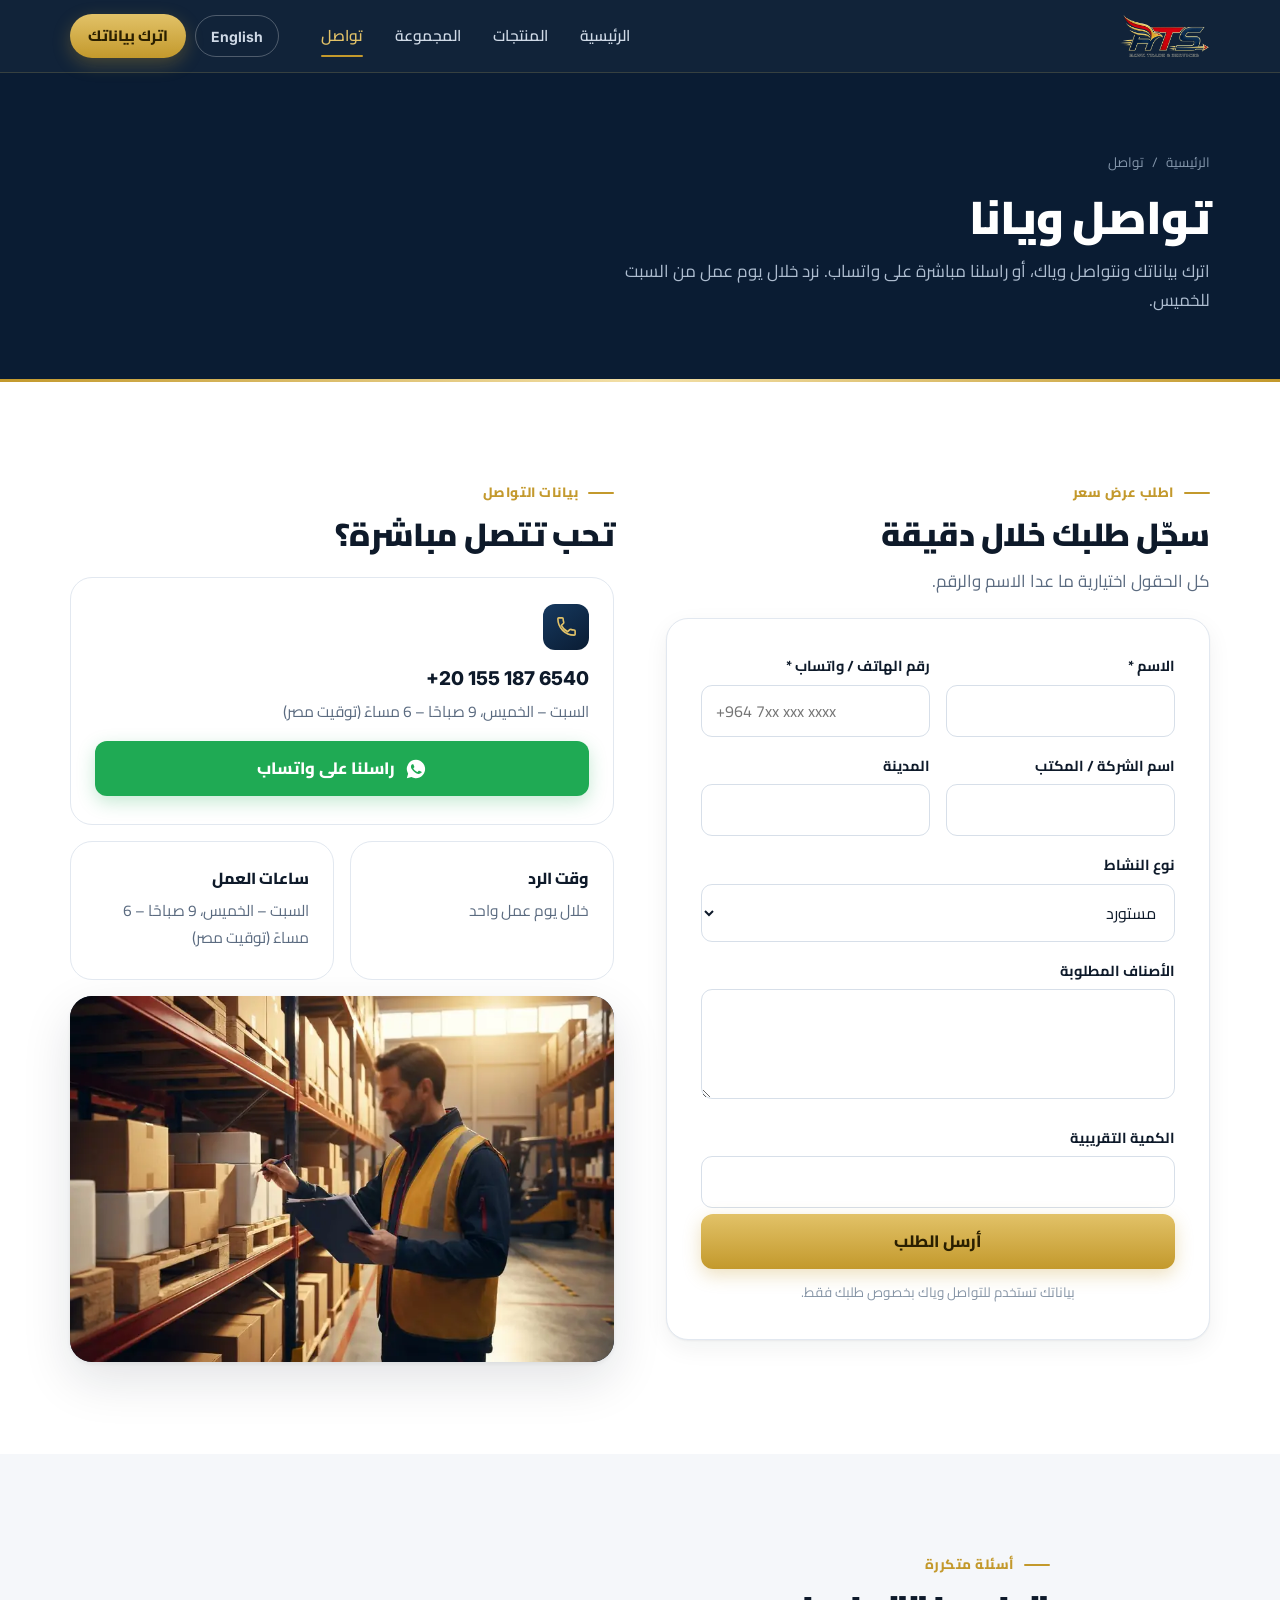
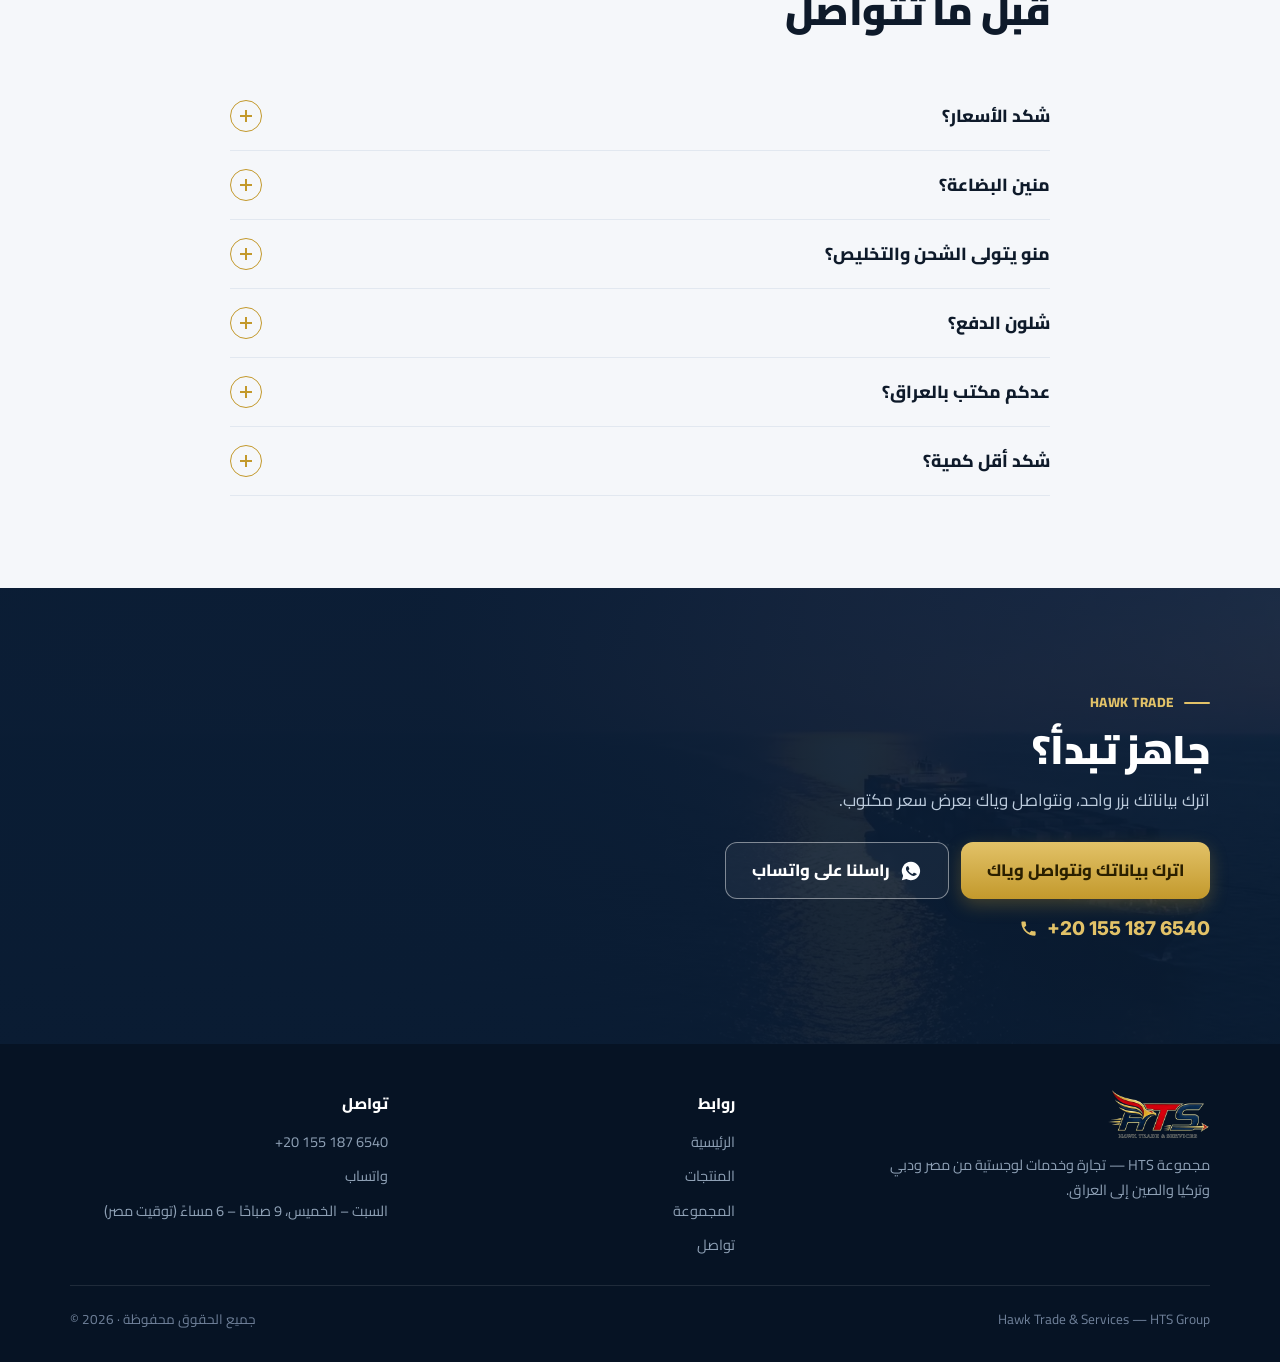
==== contact.html @ a388b530 "إعادة بناء الموقع: 4 صفحات، هوية مؤسسية، وزر "اترك بياناتك" - تقسيم الصفحة الواحدة الطويلة إلى: الرئ" ====
<!DOCTYPE html>
<html lang="ar" dir="rtl" data-title-ar="تواصل | Hawk Trade" data-title-en="Contact | Hawk Trade"><head>
<meta charset="utf-8">
<meta name="viewport" content="width=device-width,initial-scale=1,viewport-fit=cover">
<title>تواصل | Hawk Trade</title>
<meta name="description" content="اطلب عرض سعر من Hawk Trade — اترك بياناتك ونتواصل وياك خلال يوم عمل، أو راسلنا على واتساب.">
<link rel="canonical" href="https://hawk-trade.github.io/hawk-trade/contact.html">
<meta property="og:type" content="website">
<meta property="og:site_name" content="Hawk Trade">
<meta property="og:locale" content="ar_IQ">
<meta property="og:url" content="https://hawk-trade.github.io/hawk-trade/contact.html">
<meta property="og:title" content="اطلب عرض سعر — Hawk Trade">
<meta property="og:description" content="اترك بياناتك ونتواصل وياك خلال يوم عمل.">
<meta property="og:image" content="https://hawk-trade.github.io/hawk-trade/og.jpg">
<meta property="og:image:secure_url" content="https://hawk-trade.github.io/hawk-trade/og.jpg">
<meta property="og:image:type" content="image/jpeg">
<meta property="og:image:width" content="1200">
<meta property="og:image:height" content="630">
<meta property="og:image:alt" content="Hawk Trade — توريد بالجملة إلى العراق">
<meta name="twitter:card" content="summary_large_image">
<meta name="twitter:title" content="اطلب عرض سعر — Hawk Trade">
<meta name="twitter:description" content="اترك بياناتك ونتواصل وياك خلال يوم عمل.">
<meta name="twitter:image" content="https://hawk-trade.github.io/hawk-trade/og.jpg">
<meta name="theme-color" content="#0a1c33">
<meta name="referrer" content="strict-origin-when-cross-origin">
<link rel="icon" href="img/favicon.png">
<link rel="apple-touch-icon" href="img/favicon.png">
<link rel="preconnect" href="https://fonts.googleapis.com">
<link rel="preconnect" href="https://fonts.gstatic.com" crossorigin>
<link href="https://fonts.googleapis.com/css2?family=Cairo:wght@400;600;700;900&family=Inter:wght@400;600;800&display=swap" rel="stylesheet">
<link rel="stylesheet" href="assets/site.css">

</head>
<body>
<a class="sr" href="#main">تخطَّ إلى المحتوى</a>
<header class="hd">
<div class="wrap">
  <a class="brand" href="index.html" aria-label="Hawk Trade"><img src="img/hts-logo.webp" alt="Hawk Trade" width="640" height="300"></a>
  <nav id="nav" aria-label="القائمة الرئيسية">
    <a href="index.html"><span data-t="nav_home">الرئيسية</span></a>
    <a href="products.html"><span data-t="nav_prod">المنتجات</span></a>
    <a href="group.html"><span data-t="nav_group">المجموعة</span></a>
    <a href="contact.html" aria-current="page"><span data-t="nav_contact">تواصل</span></a>
  </nav>
  <div class="tools">
    <button class="lang" id="lang" type="button">English</button>
    <button class="btn btn-gold btn-sm js-lead" type="button"><span data-t="nav_cta">اترك بياناتك</span></button>
    <button class="burger" id="burger" type="button" aria-label="القائمة" aria-expanded="false" aria-controls="nav"><span></span></button>
  </div>
</div>
</header>
<main id="main">
<section class="ph">
<div class="wrap">
  <nav class="crumb" aria-label="مسار"><a href="index.html"><span data-t="nav_home">الرئيسية</span></a> <span>/</span> <span data-t="nav_contact">تواصل</span></nav>
  <h1><span data-t="cp_h">تواصل ويانا</span></h1>
  <p><span data-t="cp_p">اترك بياناتك ونتواصل وياك، أو راسلنا مباشرة على واتساب. نرد خلال يوم عمل من السبت للخميس.</span></p>
</div>
</section>

<section>
<div class="wrap">
  <div class="split" style="align-items:start">
    <div class="rv">
      <div class="head" style="margin-bottom:22px"><span class="eye"><span data-t="cf_h">اطلب عرض سعر</span></span><h2 style="font-size:clamp(23px,3.2vw,32px)"><span data-t="q_h">سجّل طلبك خلال دقيقة</span></h2><p class="sub"><span data-t="cf_p">كل الحقول اختيارية ما عدا الاسم والرقم.</span></p></div>
      <form class="form" id="c-form" novalidate>
        <div class="fg">
          <div><label for="c-n"><span data-t="f_n">الاسم</span> *</label><input id="c-n" name="name" autocomplete="name" maxlength="80" required></div>
          <div><label for="c-ph"><span data-t="f_ph">رقم الهاتف / واتساب</span> *</label><input id="c-ph" name="phone" type="tel" inputmode="tel" dir="ltr" autocomplete="tel" placeholder="+964 7xx xxx xxxx" maxlength="25" required></div>
          <div><label for="c-c"><span data-t="f_c">اسم الشركة / المكتب</span></label><input id="c-c" name="company" autocomplete="organization" maxlength="100"></div>
          <div><label for="c-ci"><span data-t="f_ci">المدينة</span></label><input id="c-ci" name="city" maxlength="60"></div>
          <div class="full"><label for="c-ty"><span data-t="f_t">نوع النشاط</span></label><select id="c-ty" name="type"><option data-t="o1">مستورد</option><option data-t="o2">تاجر جملة</option><option data-t="o3">موزع</option><option data-t="o4">سوبرماركت / سلسلة</option><option data-t="o5">أخرى</option></select></div>
          <div class="full"><label for="c-p"><span data-t="f_p">الأصناف المطلوبة</span></label><textarea id="c-p" name="items" maxlength="600"></textarea></div>
          <div class="full"><label for="c-q"><span data-t="f_q">الكمية التقريبية</span></label><input id="c-q" name="quantity" maxlength="100"></div>
        </div>
        <button class="btn btn-gold" type="submit"><span data-t="f_send">أرسل الطلب</span></button>
        <div class="msg" id="c-msg" role="alert"></div>
        <p class="hint-s"><span data-t="m_priv">بياناتك تستخدم للتواصل وياك بخصوص طلبك فقط.</span></p>
      </form>
    </div>

    <div class="rv">
      <div class="head" style="margin-bottom:22px"><span class="eye"><span data-t="ci_k">بيانات التواصل</span></span><h2 style="font-size:clamp(23px,3.2vw,32px)"><span data-t="ci_h">تحب تتصل مباشرة؟</span></h2></div>
      <div class="card" style="margin-bottom:16px">
        <div class="ico"><svg viewBox="0 0 24 24"><path d="M6.6 10.8a15.1 15.1 0 0 0 6.6 6.6l2.2-2.2c.3-.3.7-.4 1-.2 1.1.4 2.3.6 3.6.6.6 0 1 .4 1 1V20c0 .6-.4 1-1 1A17 17 0 0 1 3 4c0-.6.4-1 1-1h3.5c.6 0 1 .4 1 1 0 1.2.2 2.4.6 3.6.1.3 0 .7-.2 1l-2.3 2.2z"/></svg></div>
        <h3><a href="tel:+201551876540" dir="ltr" style="font-family:Inter,sans-serif">+20 155 187 6540</a></h3>
        <p><span data-t="ci_hours_v">السبت – الخميس، 9 صباحًا – 6 مساءً (توقيت مصر)</span></p>
        <p style="margin-top:16px"><a class="btn btn-wa js-wa" href="https://wa.me/201551876540?text=%D8%A7%D9%84%D8%B3%D9%84%D8%A7%D9%85%20%D8%B9%D9%84%D9%8A%D9%83%D9%85%D8%8C%20%D8%A3%D8%B1%D9%8A%D8%AF%20%D8%B9%D8%B1%D8%B6%20%D8%B3%D8%B9%D8%B1%20%D9%85%D9%86%20Hawk%20Trade" target="_blank" rel="noopener noreferrer" style="width:100%"><svg viewBox="0 0 24 24" aria-hidden="true"><path d="M12 2a10 10 0 0 0-8.6 15.1L2 22l5-1.3A10 10 0 1 0 12 2zm5.3 14.1c-.2.6-1.3 1.2-1.8 1.2-.5.1-1 .1-3.3-.8-2.8-1.1-4.5-4-4.6-4.2-.1-.2-1.1-1.5-1.1-2.8 0-1.4.7-2 1-2.3.2-.3.5-.3.7-.3h.5c.2 0 .4 0 .6.5l.8 2c.1.2.1.4 0 .6l-.4.6-.4.4c-.1.2-.3.3-.1.6.2.3.8 1.3 1.7 2.1 1.2 1 2.1 1.3 2.4 1.5.3.1.5.1.7-.1l.9-1.1c.2-.3.4-.2.7-.1l1.9.9c.3.1.5.2.5.3.1.2.1.7-.1 1.3z"/></svg><span data-t="cta_wa">راسلنا على واتساب</span></a></p>
      </div>
      <div class="grid g2" style="gap:16px">
        <div class="card"><h3 style="font-size:16px"><span data-t="ci_resp">وقت الرد</span></h3><p><span data-t="ci_resp_v">خلال يوم عمل واحد</span></p></div>
        <div class="card"><h3 style="font-size:16px"><span data-t="ci_hours">ساعات العمل</span></h3><p><span data-t="ci_hours_v">السبت – الخميس، 9 صباحًا – 6 مساءً (توقيت مصر)</span></p></div>
      </div>
      <div class="fig" style="margin-top:16px;border-radius:var(--r-lg);overflow:hidden"><img src="img/hts-qc.webp" alt="" width="800" height="537" loading="lazy" decoding="async"></div>
    </div>
  </div>
</div>
</section>

<section class="soft">
<div class="wrap faq">
  <div class="head rv"><span class="eye"><span data-t="faq_k">أسئلة متكررة</span></span><h2><span data-t="faq_h">قبل ما تتواصل</span></h2></div>
  <details class="rv"><summary><span data-t="fq1">شكد الأسعار؟</span></summary><p><span data-t="fa1">السعر يعتمد على الصنف والكمية والتعبئة. أرسل لنا طلبك ونرجع لك بعرض سعر مكتوب.</span></p></details>
  <details class="rv"><summary><span data-t="fq2">منين البضاعة؟</span></summary><p><span data-t="fa2">تركيزنا الأساسي على السوق المصري، ونوفّر كذلك من دبي وتركيا والصين عبر شركات المجموعة. بلد المنشأ يكون واضح في عرض السعر لكل صنف.</span></p></details>
  <details class="rv"><summary><span data-t="fq3">منو يتولى الشحن والتخليص؟</span></summary><p><span data-t="fa3">مجموعتنا تتولى الشحن والتخليص الجمركي بنفسها، وتتابع الشحنة لحد ما توصل.</span></p></details>
  <details class="rv"><summary><span data-t="fq4">شلون الدفع؟</span></summary><p><span data-t="fa4">طرق الدفع تتحدد حسب حجم الطلبية، وترسل لك مكتوبة مع عرض السعر.</span></p></details>
  <details class="rv"><summary><span data-t="fq5">عدكم مكتب بالعراق؟</span></summary><p><span data-t="fa5">فرعنا في العراق قريبًا، وبعد الاتفاق يقدر ممثلنا يتابع وياك مباشرة.</span></p></details>
  <details class="rv"><summary><span data-t="fq6">شكد أقل كمية؟</span></summary><p><span data-t="fa6">نشتغل بكميات الجملة، والحد الأدنى يختلف حسب الصنف. أرسل طلبك ونوضح لك.</span></p></details>
</div>
</section>


<section class="band">
<img src="img/hts-ship-1600.webp" alt="" width="1600" height="528" loading="lazy" decoding="async">
<div class="wrap rv">
  <span class="eye" style="color:var(--gold-2)">Hawk Trade</span>
  <h2><span data-t="band_h">جاهز تبدأ؟</span></h2>
  <p><span data-t="band_p">اترك بياناتك بزر واحد، ونتواصل وياك بعرض سعر مكتوب.</span></p>
  <div class="ctas" style="margin-top:0">
    <button class="btn btn-gold js-lead" type="button"><span data-t="cta_lead">اترك بياناتك ونتواصل وياك</span></button>
    <a class="btn btn-line js-wa" href="https://wa.me/201551876540?text=%D8%A7%D9%84%D8%B3%D9%84%D8%A7%D9%85%20%D8%B9%D9%84%D9%8A%D9%83%D9%85%D8%8C%20%D8%A3%D8%B1%D9%8A%D8%AF%20%D8%B9%D8%B1%D8%B6%20%D8%B3%D8%B9%D8%B1%20%D9%85%D9%86%20Hawk%20Trade" target="_blank" rel="noopener noreferrer"><svg viewBox="0 0 24 24" aria-hidden="true"><path d="M12 2a10 10 0 0 0-8.6 15.1L2 22l5-1.3A10 10 0 1 0 12 2zm5.3 14.1c-.2.6-1.3 1.2-1.8 1.2-.5.1-1 .1-3.3-.8-2.8-1.1-4.5-4-4.6-4.2-.1-.2-1.1-1.5-1.1-2.8 0-1.4.7-2 1-2.3.2-.3.5-.3.7-.3h.5c.2 0 .4 0 .6.5l.8 2c.1.2.1.4 0 .6l-.4.6-.4.4c-.1.2-.3.3-.1.6.2.3.8 1.3 1.7 2.1 1.2 1 2.1 1.3 2.4 1.5.3.1.5.1.7-.1l.9-1.1c.2-.3.4-.2.7-.1l1.9.9c.3.1.5.2.5.3.1.2.1.7-.1 1.3z"/></svg><span data-t="cta_wa">راسلنا على واتساب</span></a>
  </div>
  <a class="tel" href="tel:+201551876540"><svg viewBox="0 0 24 24" aria-hidden="true"><path d="M6.6 10.8a15.1 15.1 0 0 0 6.6 6.6l2.2-2.2c.3-.3.7-.4 1-.2 1.1.4 2.3.6 3.6.6.6 0 1 .4 1 1V20c0 .6-.4 1-1 1A17 17 0 0 1 3 4c0-.6.4-1 1-1h3.5c.6 0 1 .4 1 1 0 1.2.2 2.4.6 3.6.1.3 0 .7-.2 1l-2.3 2.2z"/></svg><span dir="ltr">+20 155 187 6540</span></a>
</div>
</section>
</main>
<footer>
<div class="wrap">
  <div class="fgrid">
    <div>
      <img class="flogo" src="img/hts-logo.webp" alt="Hawk Trade" width="640" height="300" loading="lazy" decoding="async">
      <p style="max-width:330px"><span data-t="f_about">مجموعة HTS — تجارة وخدمات لوجستية من مصر ودبي وتركيا والصين إلى العراق.</span></p>
    </div>
    <div>
      <h4><span data-t="f_links">روابط</span></h4>
      <ul>
        <li><a href="index.html"><span data-t="nav_home">الرئيسية</span></a></li>
        <li><a href="products.html"><span data-t="nav_prod">المنتجات</span></a></li>
        <li><a href="group.html"><span data-t="nav_group">المجموعة</span></a></li>
        <li><a href="contact.html"><span data-t="nav_contact">تواصل</span></a></li>
      </ul>
    </div>
    <div>
      <h4><span data-t="f_contact">تواصل</span></h4>
      <ul>
        <li><a href="tel:+201551876540" dir="ltr">+20 155 187 6540</a></li>
        <li><a class="js-wa" href="https://wa.me/201551876540?text=%D8%A7%D9%84%D8%B3%D9%84%D8%A7%D9%85%20%D8%B9%D9%84%D9%8A%D9%83%D9%85%D8%8C%20%D8%A3%D8%B1%D9%8A%D8%AF%20%D8%B9%D8%B1%D8%B6%20%D8%B3%D8%B9%D8%B1%20%D9%85%D9%86%20Hawk%20Trade" target="_blank" rel="noopener noreferrer"><span data-t="ci_wa">واتساب</span></a></li>
        <li><span data-t="ci_hours_v">السبت – الخميس، 9 صباحًا – 6 مساءً (توقيت مصر)</span></li>
      </ul>
    </div>
  </div>
  <div class="fbot">
    <span>Hawk Trade &amp; Services — HTS Group</span>
    <span dir="ltr">© <span id="yr">2026</span> · <span data-t="f_rights">جميع الحقوق محفوظة</span></span>
  </div>
</div>
</footer>

<div class="leadbar">
  <button class="btn btn-gold js-lead" type="button"><span data-t="nav_cta">اترك بياناتك</span></button>
  <a class="btn btn-wa js-wa" href="https://wa.me/201551876540?text=%D8%A7%D9%84%D8%B3%D9%84%D8%A7%D9%85%20%D8%B9%D9%84%D9%8A%D9%83%D9%85%D8%8C%20%D8%A3%D8%B1%D9%8A%D8%AF%20%D8%B9%D8%B1%D8%B6%20%D8%B3%D8%B9%D8%B1%20%D9%85%D9%86%20Hawk%20Trade" target="_blank" rel="noopener noreferrer" aria-label="WhatsApp" style="flex:0 0 58px;padding:0"><svg viewBox="0 0 24 24" aria-hidden="true"><path d="M12 2a10 10 0 0 0-8.6 15.1L2 22l5-1.3A10 10 0 1 0 12 2zm5.3 14.1c-.2.6-1.3 1.2-1.8 1.2-.5.1-1 .1-3.3-.8-2.8-1.1-4.5-4-4.6-4.2-.1-.2-1.1-1.5-1.1-2.8 0-1.4.7-2 1-2.3.2-.3.5-.3.7-.3h.5c.2 0 .4 0 .6.5l.8 2c.1.2.1.4 0 .6l-.4.6-.4.4c-.1.2-.3.3-.1.6.2.3.8 1.3 1.7 2.1 1.2 1 2.1 1.3 2.4 1.5.3.1.5.1.7-.1l.9-1.1c.2-.3.4-.2.7-.1l1.9.9c.3.1.5.2.5.3.1.2.1.7-.1 1.3z"/></svg></a>
</div>

<div class="fabs">
  <a class="fab fab-wa js-wa" id="fab" href="https://wa.me/201551876540?text=%D8%A7%D9%84%D8%B3%D9%84%D8%A7%D9%85%20%D8%B9%D9%84%D9%8A%D9%83%D9%85%D8%8C%20%D8%A3%D8%B1%D9%8A%D8%AF%20%D8%B9%D8%B1%D8%B6%20%D8%B3%D8%B9%D8%B1%20%D9%85%D9%86%20Hawk%20Trade" target="_blank" rel="noopener noreferrer" aria-label="WhatsApp"><svg viewBox="0 0 24 24" aria-hidden="true"><path d="M12 2a10 10 0 0 0-8.6 15.1L2 22l5-1.3A10 10 0 1 0 12 2zm5.3 14.1c-.2.6-1.3 1.2-1.8 1.2-.5.1-1 .1-3.3-.8-2.8-1.1-4.5-4-4.6-4.2-.1-.2-1.1-1.5-1.1-2.8 0-1.4.7-2 1-2.3.2-.3.5-.3.7-.3h.5c.2 0 .4 0 .6.5l.8 2c.1.2.1.4 0 .6l-.4.6-.4.4c-.1.2-.3.3-.1.6.2.3.8 1.3 1.7 2.1 1.2 1 2.1 1.3 2.4 1.5.3.1.5.1.7-.1l.9-1.1c.2-.3.4-.2.7-.1l1.9.9c.3.1.5.2.5.3.1.2.1.7-.1 1.3z"/></svg></a>
</div>

<div class="ovl" id="ovl" role="dialog" aria-modal="true" aria-labelledby="m-title" aria-hidden="true">
  <div class="modal">
    <div id="m-body">
      <div class="mh">
        <button class="x js-close" type="button" aria-label="إغلاق">&times;</button>
        <h3 id="m-title"><span data-t="m_h">اترك بياناتك</span></h3>
        <p><span data-t="m_p">اسمك ورقمك بس — ونتواصل وياك خلال يوم عمل.</span></p>
      </div>
      <form id="m-form" novalidate>
        <div class="fg">
          <div class="full"><label for="m-n"><span data-t="f_n">الاسم</span> *</label><input id="m-n" name="name" autocomplete="name" maxlength="80" required></div>
          <div class="full"><label for="m-ph"><span data-t="f_ph">رقم الهاتف / واتساب</span> *</label><input id="m-ph" name="phone" type="tel" inputmode="tel" dir="ltr" autocomplete="tel" placeholder="+964 7xx xxx xxxx" maxlength="25" required></div>
          <div class="full"><label for="m-note"><span data-t="m_note">شنو تحتاج؟ (اختياري)</span></label><textarea id="m-note" name="note" maxlength="500" style="min-height:84px"></textarea></div>
        </div>
        <button class="btn btn-gold" type="submit"><span data-t="m_send">أرسل</span></button>
        <div class="msg" id="m-msg" role="alert"></div>
        <p class="hint-s"><span data-t="m_priv">بياناتك تستخدم للتواصل وياك بخصوص طلبك فقط.</span></p>
      </form>
    </div>
    <div class="done" id="m-done" hidden>
      <div class="ck"><svg viewBox="0 0 24 24" aria-hidden="true"><path d="M5 13l4 4L19 7"/></svg></div>
      <h3><span data-t="m_ok_h">وصلنا طلبك</span></h3>
      <p><span data-t="m_ok_p">شكرًا لك. فريقنا راح يتواصل وياك خلال يوم عمل.</span></p>
      <a class="btn btn-wa js-wa" href="https://wa.me/201551876540?text=%D8%A7%D9%84%D8%B3%D9%84%D8%A7%D9%85%20%D8%B9%D9%84%D9%8A%D9%83%D9%85%D8%8C%20%D8%A3%D8%B1%D9%8A%D8%AF%20%D8%B9%D8%B1%D8%B6%20%D8%B3%D8%B9%D8%B1%20%D9%85%D9%86%20Hawk%20Trade" target="_blank" rel="noopener noreferrer" style="width:100%"><svg viewBox="0 0 24 24" aria-hidden="true"><path d="M12 2a10 10 0 0 0-8.6 15.1L2 22l5-1.3A10 10 0 1 0 12 2zm5.3 14.1c-.2.6-1.3 1.2-1.8 1.2-.5.1-1 .1-3.3-.8-2.8-1.1-4.5-4-4.6-4.2-.1-.2-1.1-1.5-1.1-2.8 0-1.4.7-2 1-2.3.2-.3.5-.3.7-.3h.5c.2 0 .4 0 .6.5l.8 2c.1.2.1.4 0 .6l-.4.6-.4.4c-.1.2-.3.3-.1.6.2.3.8 1.3 1.7 2.1 1.2 1 2.1 1.3 2.4 1.5.3.1.5.1.7-.1l.9-1.1c.2-.3.4-.2.7-.1l1.9.9c.3.1.5.2.5.3.1.2.1.7-.1 1.3z"/></svg><span data-t="m_ok_wa">تحب تستعجل؟ راسلنا على واتساب</span></a>
      <button class="btn btn-line-d js-close" type="button" style="width:100%;margin-top:10px"><span data-t="m_close">تمام</span></button>
    </div>
  </div>
</div>

<script src="assets/site.js"></script>
</body></html>
---- assets/site.css ----
/* Hawk Trade — shared styles */
:root{
  --navy:#0a1c33;--navy-2:#102c4c;--navy-3:#16395f;
  --ink:#0e1a2a;--mut:#5b6b80;--mut-2:#8795a6;
  --gold:#c3992c;--gold-2:#e2c268;--gold-3:#f3e0a8;
  --red:#a52a2f;
  --bg:#ffffff;--soft:#f5f7fa;--soft-2:#eef2f7;--line:#e2e8f0;--line-2:#d7dfe9;
  --wa:#1faa54;
  --r:14px;--r-lg:22px;
  --sh:0 1px 2px rgba(14,26,42,.05),0 8px 24px rgba(14,26,42,.06);
  --sh-lg:0 2px 4px rgba(14,26,42,.06),0 18px 50px rgba(14,26,42,.12);
  --max:1180px;
}
*{box-sizing:border-box;margin:0;padding:0;min-width:0}
html{scroll-behavior:smooth;scroll-padding-top:80px;-webkit-text-size-adjust:100%}
body{font:17px/1.75 Cairo,system-ui,sans-serif;color:var(--ink);background:var(--bg);overflow-x:clip;-webkit-font-smoothing:antialiased;text-rendering:optimizeLegibility}
html[lang=en] body{font-family:Inter,Cairo,system-ui,sans-serif;line-height:1.6}
a{color:inherit;text-decoration:none}
img{display:block;max-width:100%;height:auto}
button,input,select,textarea{font:inherit;color:inherit}
:focus-visible{outline:3px solid var(--gold);outline-offset:2px;border-radius:6px}
html[lang=en] .ar-only,html[lang=ar] .en-only{display:none!important}
.wrap{max-width:var(--max);margin:auto;padding:0 max(20px,env(safe-area-inset-left))}
.sr{position:absolute;width:1px;height:1px;overflow:hidden;clip:rect(0 0 0 0);white-space:nowrap}

/* ---------- header ---------- */
.hd{position:sticky;top:0;z-index:60;background:rgba(10,28,51,.97);backdrop-filter:saturate(1.3) blur(10px);-webkit-backdrop-filter:saturate(1.3) blur(10px);border-bottom:1px solid rgba(227,197,101,.18)}
.hd .wrap{display:flex;align-items:center;gap:16px;height:72px}
.hd .brand{display:flex;align-items:center;flex:none}
.hd .brand img{height:42px;width:auto}
.hd nav{display:flex;gap:4px;margin-inline-start:auto}
.hd nav a{position:relative;color:#cfd9e6;font-size:15.5px;font-weight:600;padding:9px 14px;border-radius:9px;transition:color .2s,background .2s}
.hd nav a:hover{color:#fff;background:rgba(255,255,255,.07)}
.hd nav a[aria-current=page]{color:var(--gold-2)}
.hd nav a[aria-current=page]::after{content:"";position:absolute;inset:auto 14px 2px;height:2px;border-radius:2px;background:var(--gold)}
.tools{display:flex;gap:9px;align-items:center;margin-inline-start:12px}
.lang{background:transparent;color:#cfd9e6;border:1px solid rgba(255,255,255,.26);border-radius:40px;padding:0 15px;height:42px;font:700 14px Inter,Cairo,sans-serif;cursor:pointer;transition:border-color .2s,color .2s}
.lang:hover{border-color:var(--gold);color:var(--gold-2)}
.burger{display:none;width:44px;height:44px;border:1px solid rgba(255,255,255,.26);background:transparent;border-radius:11px;cursor:pointer;place-items:center}
.burger span{display:block;width:19px;height:2px;background:#e7edf5;border-radius:2px;position:relative;transition:background .2s}
.burger span::before,.burger span::after{content:"";position:absolute;left:0;width:19px;height:2px;background:#e7edf5;border-radius:2px;transition:transform .28s}
.burger span::before{top:-6px}.burger span::after{top:6px}
.burger[aria-expanded=true] span{background:transparent}
.burger[aria-expanded=true] span::before{transform:translateY(6px) rotate(45deg)}
.burger[aria-expanded=true] span::after{transform:translateY(-6px) rotate(-45deg)}
@media(max-width:940px){
  .hd .wrap{height:64px}
  .hd .brand img{height:36px}
  .hd nav{position:fixed;inset:64px 0 auto;flex-direction:column;gap:0;background:var(--navy);padding:8px max(20px,env(safe-area-inset-left)) 18px;border-bottom:1px solid rgba(227,197,101,.2);transform:translateY(-120%);transition:transform .32s cubic-bezier(.2,.8,.2,1);box-shadow:0 20px 40px rgba(0,0,0,.35)}
  .hd nav.open{transform:none}
  .hd nav a{font-size:17px;padding:14px 4px;border-bottom:1px solid rgba(255,255,255,.08);border-radius:0}
  .hd nav a[aria-current=page]::after{display:none}
  .tools{margin-inline-start:auto}
  .burger{display:grid}
}

/* ---------- buttons ---------- */
.btn{display:inline-flex;align-items:center;justify-content:center;gap:10px;border:0;cursor:pointer;font-weight:800;font-size:16.5px;min-height:54px;padding:13px 26px;border-radius:12px;transition:transform .18s,box-shadow .18s,background .2s,color .2s;text-align:center}
.btn:active{transform:translateY(1px)}
.btn svg{width:22px;height:22px;fill:currentColor;flex:none}
.btn-gold{background:linear-gradient(180deg,var(--gold-2),var(--gold));color:#2a1f00;box-shadow:0 6px 18px rgba(195,153,44,.3)}
.btn-gold:hover{box-shadow:0 10px 26px rgba(195,153,44,.42);transform:translateY(-2px)}
.btn-navy{background:var(--navy);color:#fff}
.btn-navy:hover{background:var(--navy-2);transform:translateY(-2px)}
.btn-wa{background:var(--wa);color:#fff;box-shadow:0 6px 18px rgba(31,170,84,.26)}
.btn-wa:hover{transform:translateY(-2px);box-shadow:0 10px 26px rgba(31,170,84,.36)}
.btn-line{border:1.5px solid rgba(255,255,255,.45);color:#fff;background:rgba(255,255,255,.05)}
.btn-line:hover{border-color:var(--gold-2);color:var(--gold-2)}
.btn-line-d{border:1.5px solid var(--line-2);color:var(--navy);background:#fff}
.btn-line-d:hover{border-color:var(--navy);transform:translateY(-2px)}
.btn-sm{min-height:44px;padding:0 18px;font-size:15px;border-radius:40px}
@media(max-width:480px){.hd .btn-sm{display:none}}

/* ---------- hero ---------- */
.hero{position:relative;color:#fff;background:var(--navy);overflow:hidden;isolation:isolate;padding:0}
.hero>.bg{position:absolute;inset:0;z-index:-2}
.hero>.bg img{width:100%;height:100%;object-fit:cover;object-position:center}
.hero::before{content:"";position:absolute;inset:0;z-index:-1;background:linear-gradient(180deg,rgba(10,28,51,.92),rgba(10,28,51,.82) 45%,rgba(10,28,51,.95))}
html[dir=rtl] .hero::before{background:linear-gradient(255deg,rgba(10,28,51,.78),rgba(10,28,51,.94) 60%)}
html[dir=ltr] .hero::before{background:linear-gradient(105deg,rgba(10,28,51,.78),rgba(10,28,51,.94) 60%)}
.hero .wrap{padding-top:clamp(28px,6vw,86px);padding-bottom:clamp(40px,7vw,86px);position:relative}
.hero-grid{display:grid;grid-template-columns:1.12fr .88fr;gap:clamp(28px,5vw,64px);align-items:center}
@media(max-width:900px){.hero-grid{grid-template-columns:1fr;gap:30px}}
.chip{display:inline-flex;gap:9px;align-items:center;border:1px solid rgba(227,197,101,.5);color:var(--gold-2);border-radius:40px;padding:6px 15px;font-size:13.5px;font-weight:700;background:rgba(255,255,255,.05)}
.chip i{width:7px;height:7px;border-radius:50%;background:var(--gold-2);box-shadow:0 0 0 0 rgba(227,197,101,.6);animation:ping 2.4s infinite}
@keyframes ping{70%{box-shadow:0 0 0 8px rgba(227,197,101,0)}}
.hero h1{font-size:clamp(29px,5vw,52px);line-height:1.2;font-weight:900;margin:16px 0 14px;letter-spacing:-.015em;text-wrap:balance}
.hero h1 em{font-style:normal;display:block;background:linear-gradient(90deg,var(--gold-3),var(--gold-2) 55%,var(--gold));-webkit-background-clip:text;background-clip:text;color:transparent}
.lead{color:#bccbdc;font-size:clamp(16px,1.9vw,18.5px);max-width:560px}
.ctas{display:flex;gap:12px;flex-wrap:wrap;margin-top:28px}
@media(max-width:560px){.ctas{flex-direction:column}.ctas .btn{width:100%}}
.hero-pts{display:flex;flex-wrap:wrap;gap:8px 22px;margin-top:26px;color:#9fb1c6;font-size:14.5px}
.hero-pts span{display:inline-flex;align-items:center;gap:8px}
.hero-pts span::before{content:"";width:16px;height:16px;flex:none;border-radius:50%;background:rgba(227,197,101,.18) url("data:image/svg+xml,%3Csvg xmlns='http://www.w3.org/2000/svg' viewBox='0 0 24 24'%3E%3Cpath d='M6 12l4 4 8-8' fill='none' stroke='%23e2c268' stroke-width='3.2' stroke-linecap='round' stroke-linejoin='round'/%3E%3C/svg%3E") center/11px no-repeat}
.hero-card{background:rgba(255,255,255,.055);border:1px solid rgba(255,255,255,.14);border-radius:var(--r-lg);padding:clamp(20px,3vw,28px);backdrop-filter:blur(8px);-webkit-backdrop-filter:blur(8px);box-shadow:0 24px 60px rgba(0,0,0,.28)}
.hero-card h2{font-size:21px;font-weight:900;margin-bottom:6px;max-width:none}
.hero-card p{color:#aebdd0;font-size:14.5px;margin-bottom:16px}
.hero-card .btn{width:100%}
.hero-card .or{color:#8496ab;font-size:13.5px;text-align:center;margin:12px 0 10px;position:relative}
.hero-card .or::before,.hero-card .or::after{content:"";position:absolute;top:50%;width:calc(50% - 32px);height:1px;background:rgba(255,255,255,.14)}
.hero-card .or::before{inset-inline-start:0}.hero-card .or::after{inset-inline-end:0}
.hero-logo{width:min(52vw,250px);margin-bottom:10px;filter:drop-shadow(0 14px 30px rgba(0,0,0,.5))}
@media(max-width:900px){.hero-logo{margin-inline:auto;width:min(46vw,210px)}.hero .txt{text-align:center}.lead{margin-inline:auto}.ctas{justify-content:center}.hero-pts{justify-content:center}}

/* ---------- page header (inner pages) ---------- */
.ph{background:var(--navy);color:#fff;padding:clamp(44px,7vw,78px) 0 clamp(40px,6vw,66px);position:relative;overflow:hidden}
.ph::after{content:"";position:absolute;inset:auto 0 0;height:3px;background:linear-gradient(90deg,var(--gold),var(--gold-3),var(--gold))}
.ph h1{font-size:clamp(28px,4.6vw,46px);font-weight:900;line-height:1.22;letter-spacing:-.015em;margin:14px 0 12px;text-wrap:balance}
.ph p{color:#aebdd0;max-width:620px}
.crumb{color:#8496ab;font-size:13.5px;display:flex;gap:8px;align-items:center}
.crumb a:hover{color:var(--gold-2)}

/* ---------- trust bar ---------- */
.trust{background:var(--navy-2);color:#fff;border-top:1px solid rgba(255,255,255,.08)}
.trust .wrap{display:grid;grid-template-columns:repeat(4,1fr);gap:0}
@media(max-width:760px){.trust .wrap{grid-template-columns:1fr 1fr}}
.trust .t{text-align:center;padding:26px 12px;border-inline-start:1px solid rgba(255,255,255,.1)}
.trust .t:first-child{border-inline-start:0}
@media(max-width:760px){.trust .t:nth-child(odd){border-inline-start:0}.trust .t:nth-child(n+3){border-top:1px solid rgba(255,255,255,.1)}}
.trust b{display:block;font:900 clamp(26px,4.2vw,38px)/1.15 Inter,Cairo,sans-serif;color:var(--gold-2)}
.trust b small{font-size:.46em;font-family:Cairo,sans-serif;font-weight:700;margin-inline-start:5px}
.trust span{color:#9fb1c6;font-size:13.5px}

/* ---------- sections ---------- */
section{padding:clamp(54px,7.5vw,92px) 0}
.soft{background:var(--soft)}
.head{margin-bottom:clamp(28px,4.5vw,46px);max-width:760px}
.head.c{margin-inline:auto;text-align:center}
.eye{display:inline-flex;align-items:center;gap:10px;color:var(--gold);font-weight:800;font-size:13.5px;letter-spacing:.04em;margin-bottom:10px;text-transform:uppercase}
.eye::before{content:"";width:26px;height:2px;background:currentColor;border-radius:2px}
.head.c .eye::after{content:"";width:26px;height:2px;background:currentColor;border-radius:2px}
h2{font-size:clamp(25px,3.8vw,40px);line-height:1.24;font-weight:900;letter-spacing:-.015em;text-wrap:balance;max-width:800px}
.head.c h2{margin-inline:auto}
.sub{color:var(--mut);max-width:620px;margin-top:12px;font-size:17px}
.head.c .sub{margin-inline:auto}

/* cards grid */
.grid{display:grid;gap:18px}
.g2{grid-template-columns:repeat(2,1fr)}
.g3{grid-template-columns:repeat(3,1fr)}
.g4{grid-template-columns:repeat(4,1fr)}
@media(max-width:980px){.g4{grid-template-columns:1fr 1fr}.g3{grid-template-columns:1fr 1fr}}
@media(max-width:620px){.g4,.g3,.g2{grid-template-columns:1fr}}
.card{background:#fff;border:1px solid var(--line);border-radius:var(--r-lg);padding:26px 24px 28px;transition:transform .25s,box-shadow .25s,border-color .25s}
.card:hover{transform:translateY(-3px);box-shadow:var(--sh-lg);border-color:var(--line-2)}
.card .ico{width:46px;height:46px;border-radius:12px;background:linear-gradient(145deg,var(--navy-3),var(--navy));display:grid;place-items:center;margin-bottom:16px}
.card .ico svg{width:23px;height:23px;stroke:var(--gold-2);fill:none;stroke-width:1.7;stroke-linecap:round;stroke-linejoin:round}
.card h3{font-size:19px;line-height:1.35;margin-bottom:7px;font-weight:800}
.card p{color:var(--mut);font-size:15.5px}

/* numbered steps */
.steps{counter-reset:s}
.step{background:#fff;border:1px solid var(--line);border-radius:var(--r-lg);overflow:hidden;counter-increment:s;display:flex;flex-direction:column;transition:transform .25s,box-shadow .25s}
.step:hover{transform:translateY(-3px);box-shadow:var(--sh-lg)}
.step .ph-img{position:relative;aspect-ratio:3/2;background:var(--navy)}
.step .ph-img img{width:100%;height:100%;object-fit:cover}
.step .ph-img::after{content:counter(s,decimal-leading-zero);position:absolute;top:12px;inset-inline-start:12px;font:900 13px Inter,sans-serif;color:#2a1f00;background:var(--gold-2);border-radius:30px;padding:3px 11px}
.step .bd{padding:20px 20px 24px}
.step h3{font-size:18px;font-weight:800;margin-bottom:6px}
.step p{color:var(--mut);font-size:15.5px}

/* product cards */
.pc{position:relative;border-radius:var(--r-lg);overflow:hidden;aspect-ratio:1;background:linear-gradient(150deg,var(--navy-3),var(--navy));display:block}
.pc img{width:100%;height:100%;object-fit:cover;transition:transform .7s cubic-bezier(.2,.8,.2,1)}
.pc:hover img{transform:scale(1.06)}
.pc b{position:absolute;inset:auto 0 0;padding:44px 16px 16px;color:#fff;font-size:16.5px;font-weight:800;background:linear-gradient(transparent,rgba(10,28,51,.92))}
.pc .oi{position:absolute;inset:0;display:grid;place-items:center}
.pc .oi svg{width:62px;height:62px;stroke:rgba(227,197,101,.75);fill:none;stroke-width:1.1}
.pc.more{background:#fff;border:1.5px dashed var(--line-2);display:grid;place-items:center;text-align:center;padding:24px;aspect-ratio:1}
.pc.more span{color:var(--navy);font-weight:800;font-size:17px;display:block}
.pc.more small{color:var(--mut);font-size:14.5px;display:block;margin-top:6px}
.pc.more:hover{border-color:var(--gold);background:#fffdf6}
.note{color:var(--mut);font-size:15px;margin-top:20px}

/* list rows */
.rows{border-top:1px solid var(--line)}
.row{display:grid;grid-template-columns:minmax(150px,215px) 1fr;gap:18px;padding:22px 0;border-bottom:1px solid var(--line);align-items:start}
@media(max-width:620px){.row{grid-template-columns:1fr;gap:6px}}
.row h3{font-size:18.5px;font-weight:800}
.row small{color:var(--gold);font-weight:800;font-size:13.5px;display:block;margin-bottom:2px}
.row p{color:var(--mut);font-size:15.5px}
.row.soon h3{color:var(--red)}

/* map */
.map{position:relative;border-radius:var(--r-lg);overflow:hidden;background:#0c2038;border:1px solid var(--line)}
.map img{width:100%}
.pin{position:absolute;transform:translate(-50%,-50%);font:800 clamp(10px,1.4vw,13.5px) Cairo,Inter,sans-serif;color:#fff;background:rgba(10,28,51,.86);border:1px solid var(--gold);padding:3px 10px;border-radius:30px;white-space:nowrap}
.pin.iq{background:var(--red);border-color:#e08c8f}

/* split feature */
.split{display:grid;grid-template-columns:1fr 1fr;gap:clamp(24px,4vw,56px);align-items:center}
@media(max-width:900px){.split{grid-template-columns:1fr}}
.split .fig{border-radius:var(--r-lg);overflow:hidden;box-shadow:var(--sh-lg);background:var(--navy)}
.ticks{list-style:none;display:grid;gap:14px;margin-top:22px}
.ticks li{display:flex;gap:12px;align-items:flex-start}
.ticks li::before{content:"";flex:none;width:22px;height:22px;margin-top:3px;border-radius:50%;background:var(--gold-3) url("data:image/svg+xml,%3Csvg xmlns='http://www.w3.org/2000/svg' viewBox='0 0 24 24'%3E%3Cpath d='M6 12l4 4 8-8' fill='none' stroke='%23715200' stroke-width='3.2' stroke-linecap='round' stroke-linejoin='round'/%3E%3C/svg%3E") center/13px no-repeat}
.ticks b{display:block;font-size:16.5px}
.ticks span{color:var(--mut);font-size:15px}

/* form */
.form{background:#fff;border:1px solid var(--line);border-radius:var(--r-lg);padding:clamp(22px,3.5vw,34px);box-shadow:var(--sh)}
.fg{display:grid;grid-template-columns:1fr 1fr;gap:16px}
@media(max-width:600px){.fg{grid-template-columns:1fr}}
.full{grid-column:1/-1}
label{display:block;font-weight:700;font-size:14.5px;margin-bottom:6px}
input,select,textarea{width:100%;font-size:16px;line-height:1.5;padding:12px 14px;border:1.5px solid var(--line-2);border-radius:11px;background:#fff;min-height:52px;transition:border-color .18s,box-shadow .18s}
textarea{min-height:110px;resize:vertical}
input:focus,select:focus,textarea:focus{outline:none;border-color:var(--gold);box-shadow:0 0 0 4px rgba(195,153,44,.16)}
.form .btn{width:100%;margin-top:6px}
.msg{display:none;margin-top:14px;padding:13px 15px;border-radius:11px;font-weight:700;font-size:15px}
.msg.err{display:block;background:#fdecec;color:#8a1c1c}
.msg.ok{display:block;background:#e9f7ee;color:#11633a}
.hint-s{color:var(--mut-2);font-size:13.5px;margin-top:12px;text-align:center}

/* faq */
.faq{max-width:860px}
details{border-bottom:1px solid var(--line);padding:18px 0}
summary{font-weight:800;font-size:17.5px;cursor:pointer;list-style:none;display:flex;justify-content:space-between;gap:14px;align-items:center}
summary::-webkit-details-marker{display:none}
summary::after{content:"";flex:none;width:30px;height:30px;border-radius:50%;border:1.5px solid var(--gold);background:linear-gradient(var(--gold),var(--gold)) center/12px 2px no-repeat,linear-gradient(var(--gold),var(--gold)) center/2px 12px no-repeat;transition:transform .3s}
details[open] summary::after{transform:rotate(45deg)}
details p{color:var(--mut);margin-top:10px;font-size:16px}

/* CTA band */
.band{position:relative;color:#fff;background:var(--navy);overflow:hidden;isolation:isolate;padding:clamp(56px,8vw,96px) 0}
.band>img{position:absolute;inset:0;width:100%;height:100%;object-fit:cover;z-index:-2;opacity:.5}
.band::before{content:"";position:absolute;inset:0;z-index:-1}
html[dir=rtl] .band::before{background:linear-gradient(255deg,rgba(10,28,51,.72),rgba(10,28,51,.96) 62%)}
html[dir=ltr] .band::before{background:linear-gradient(105deg,rgba(10,28,51,.72),rgba(10,28,51,.96) 62%)}
.band h2{max-width:620px}
.band p{color:#bccbdc;margin:12px 0 26px;max-width:540px}
.tel{display:inline-flex;align-items:center;gap:9px;margin-top:18px;font:800 19px Inter,sans-serif;color:var(--gold-2);direction:ltr;unicode-bidi:isolate}
.tel svg{width:19px;height:19px;fill:currentColor}

/* footer */
footer{background:#061324;color:#8ea0b5;padding:46px 0 calc(30px + env(safe-area-inset-bottom));font-size:14.5px}
.fgrid{display:grid;grid-template-columns:1.4fr 1fr 1fr;gap:30px;padding-bottom:28px;border-bottom:1px solid rgba(255,255,255,.1)}
@media(max-width:760px){.fgrid{grid-template-columns:1fr;gap:24px}}
footer img.flogo{height:48px;width:auto;margin-bottom:14px}
footer h4{color:#fff;font-size:15.5px;margin-bottom:12px;font-weight:800}
footer ul{list-style:none;display:grid;gap:9px}
footer a:hover{color:var(--gold-2)}
.fbot{display:flex;flex-wrap:wrap;gap:12px;justify-content:space-between;align-items:center;padding-top:22px;font-size:13.5px;color:#6f8099}

/* floating actions */
.fabs{position:fixed;inset-inline-start:16px;bottom:calc(16px + env(safe-area-inset-bottom));z-index:55;display:grid;gap:10px}
.fab{width:56px;height:56px;border-radius:50%;display:grid;place-items:center;box-shadow:0 10px 26px rgba(0,0,0,.26);border:0;cursor:pointer;transform:scale(0);transition:transform .3s cubic-bezier(.2,.8,.2,1)}
.fab.on{transform:scale(1)}
.fab svg{width:28px;height:28px;fill:#fff}
.fab-wa{background:var(--wa)}
@media(max-width:620px){
  .fabs{inset-inline-start:auto;inset-inline-end:14px;bottom:calc(76px + env(safe-area-inset-bottom))}
  .fab{width:52px;height:52px}
}

/* sticky mobile lead bar */
.leadbar{position:fixed;inset:auto 0 0;z-index:54;background:rgba(10,28,51,.97);backdrop-filter:blur(10px);-webkit-backdrop-filter:blur(10px);border-top:1px solid rgba(227,197,101,.25);padding:10px max(14px,env(safe-area-inset-left)) calc(10px + env(safe-area-inset-bottom));display:none;gap:10px}
.leadbar .btn{flex:1;min-height:48px;font-size:16px;padding:10px 14px}
@media(max-width:620px){.leadbar{display:flex}body{padding-bottom:78px}}

/* modal */
.ovl{position:fixed;inset:0;z-index:90;background:rgba(6,16,28,.6);backdrop-filter:blur(4px);-webkit-backdrop-filter:blur(4px);display:grid;place-items:center;padding:18px;opacity:0;visibility:hidden;transition:opacity .25s,visibility .25s}
.ovl.on{opacity:1;visibility:visible}
.modal{background:#fff;border-radius:var(--r-lg);width:min(460px,100%);max-height:92vh;overflow:auto;padding:clamp(22px,4vw,30px);box-shadow:0 30px 80px rgba(0,0,0,.4);transform:translateY(16px) scale(.98);transition:transform .28s cubic-bezier(.2,.8,.2,1)}
.ovl.on .modal{transform:none}
.modal .x{position:absolute;top:14px;inset-inline-end:14px;width:38px;height:38px;border-radius:50%;border:0;background:var(--soft-2);cursor:pointer;font-size:20px;line-height:1;color:var(--mut)}
.modal .x:hover{background:var(--line)}
.mh{position:relative;margin-bottom:16px;padding-inline-end:44px}
.mh h3{font-size:22px;font-weight:900;line-height:1.3}
.mh p{color:var(--mut);font-size:15px;margin-top:6px}
.modal .fg{gap:13px}
.modal form .btn{width:100%;margin-top:16px}
.done{text-align:center;padding:12px 0 4px}
.done .ck{width:62px;height:62px;border-radius:50%;background:#e9f7ee;display:grid;place-items:center;margin:0 auto 14px}
.done .ck svg{width:30px;height:30px;stroke:#11633a;fill:none;stroke-width:3;stroke-linecap:round;stroke-linejoin:round}
.done h3{font-size:21px;font-weight:900;margin-bottom:8px}
.done p{color:var(--mut);font-size:15.5px;margin-bottom:18px}

/* reveal */
.js .rv{opacity:0;transform:translateY(22px);transition:opacity .7s cubic-bezier(.2,.8,.2,1),transform .7s cubic-bezier(.2,.8,.2,1)}
.js .rv.in{opacity:1;transform:none}
@media(prefers-reduced-motion:reduce){
  *,*::before,*::after{animation:none!important;transition:none!important}
  .js .rv{opacity:1!important;transform:none!important}
  html{scroll-behavior:auto}
}
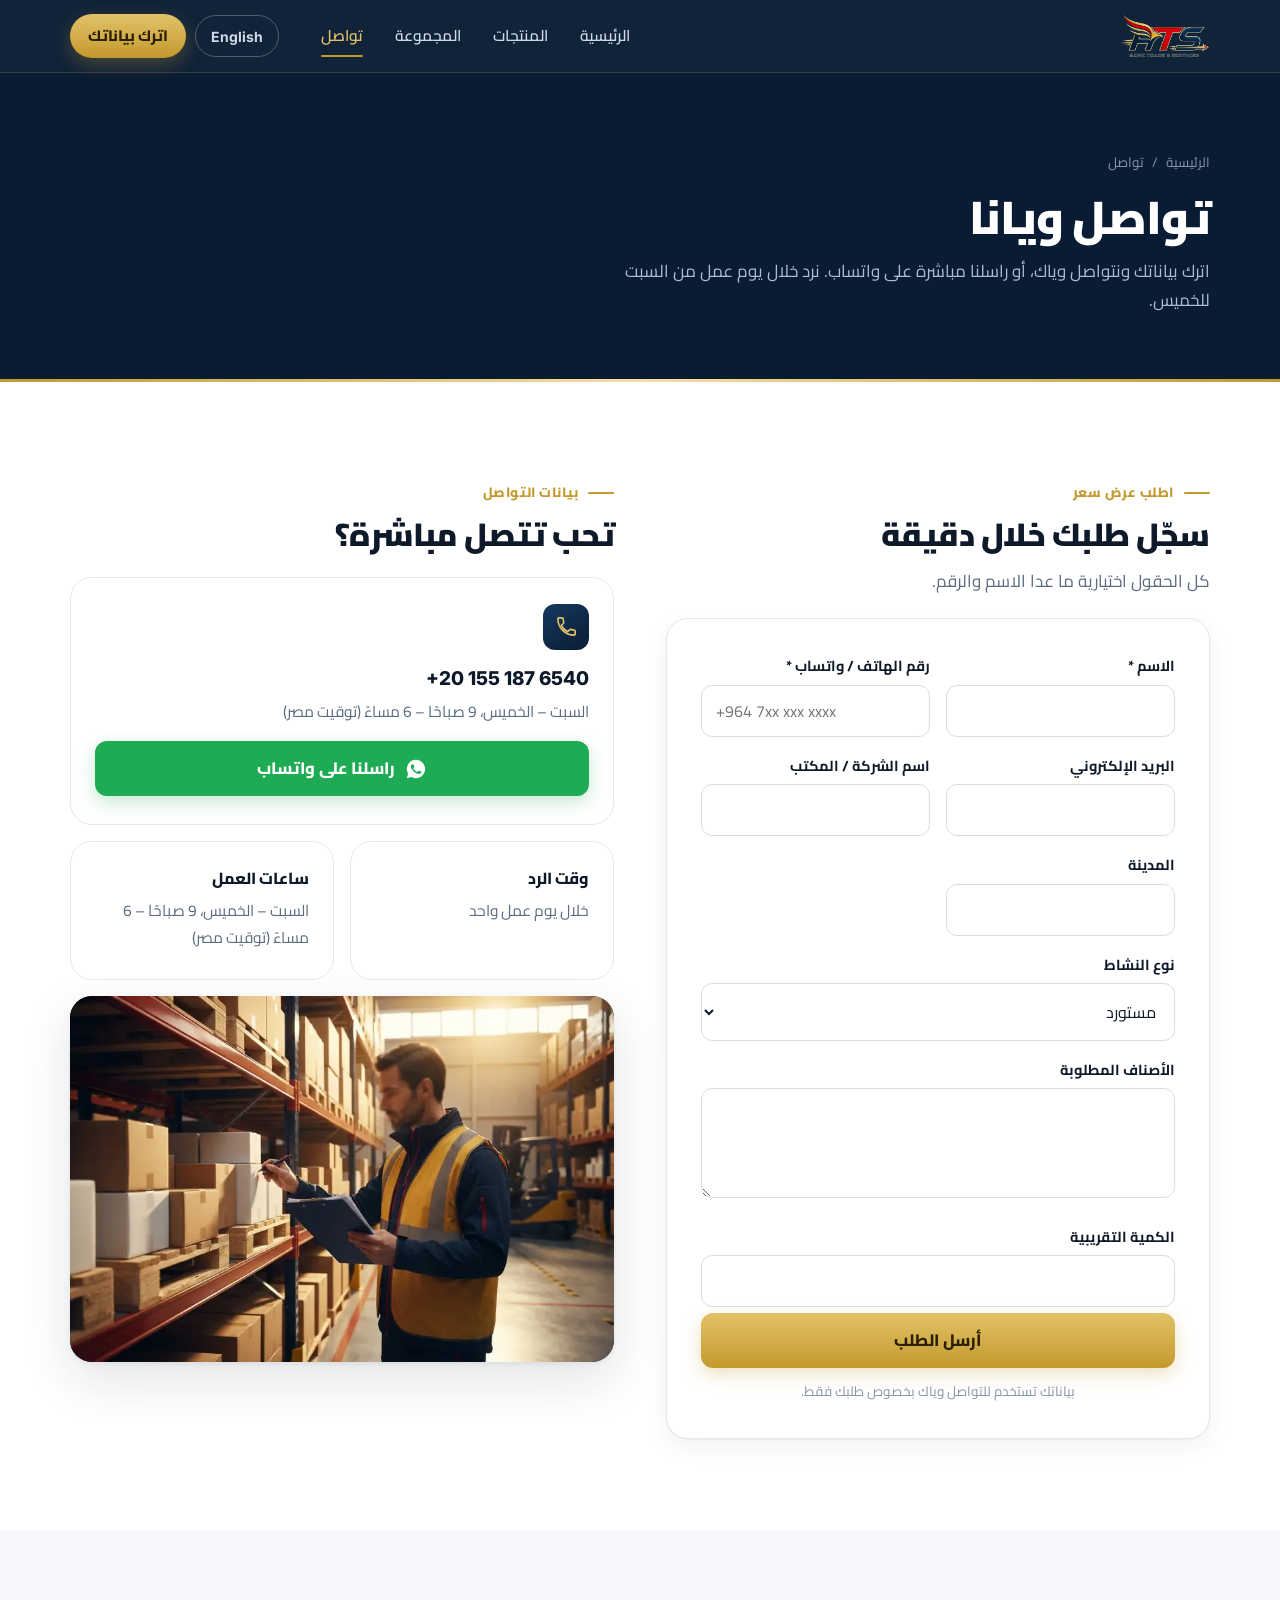
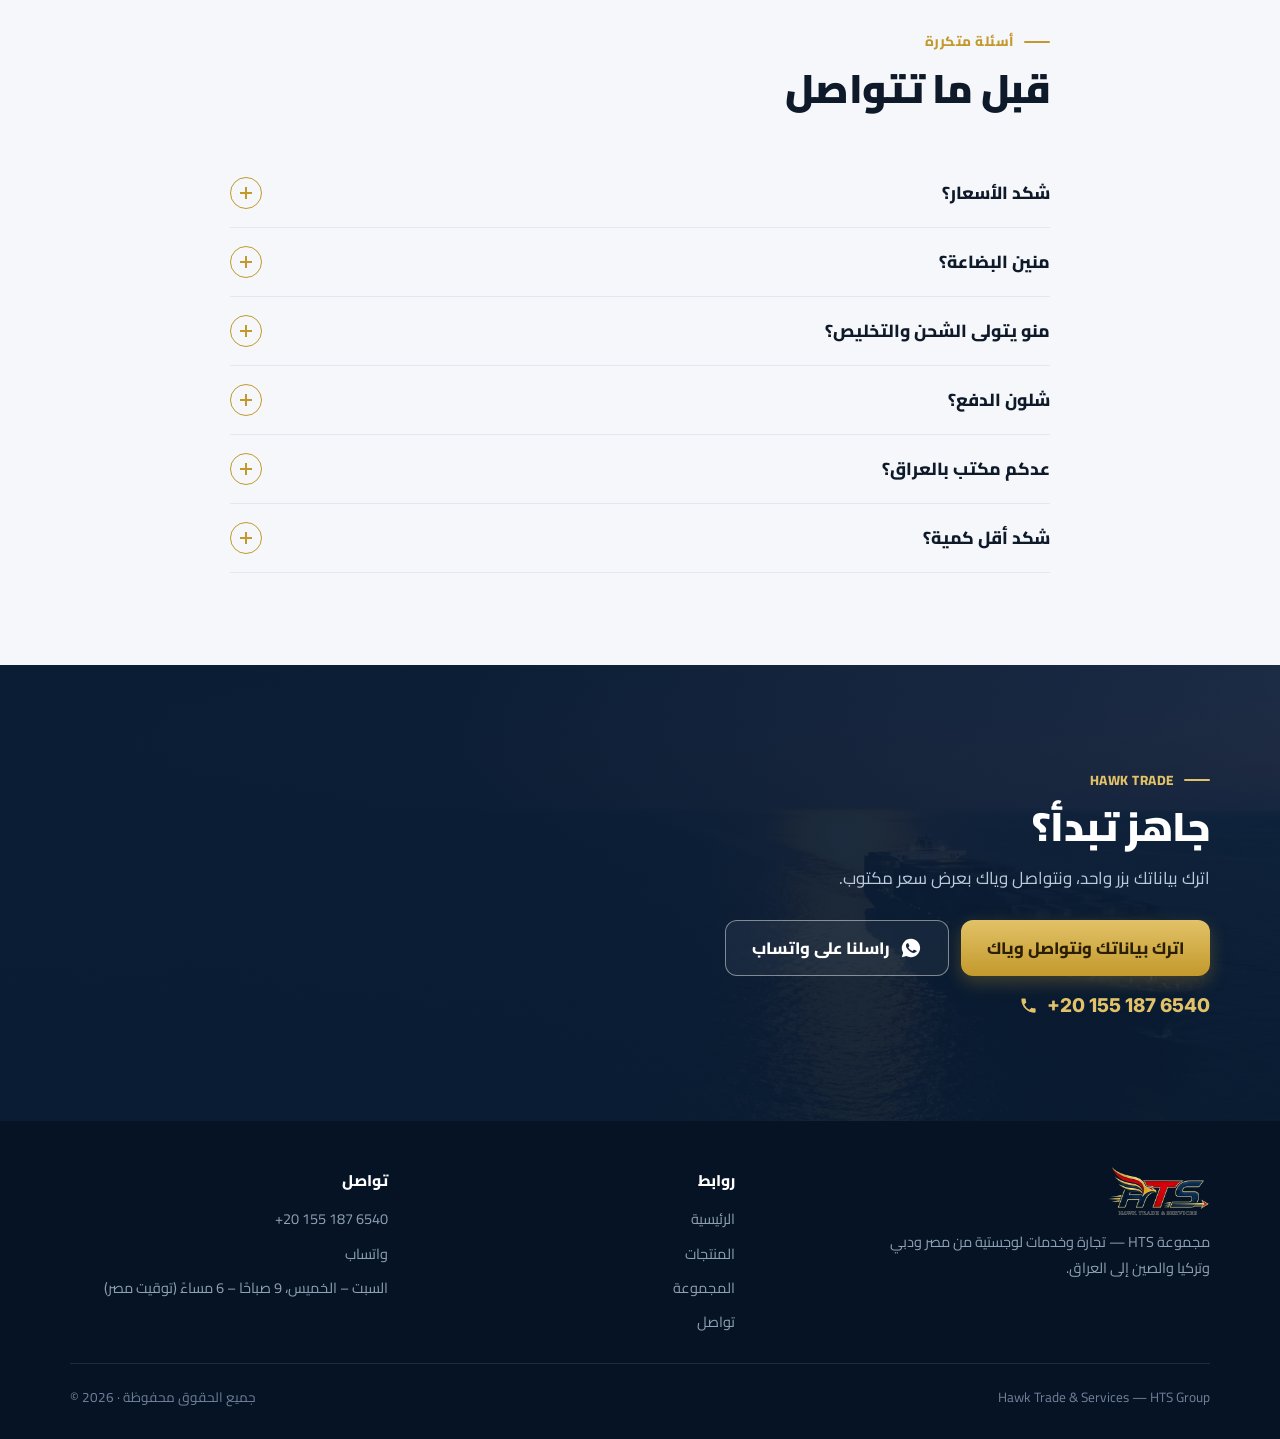
==== commit 089a65c6: "إضافة خانة البريد الإلكتروني واستقبال الطلبات على الإيميل - خانة بريد إلكتروني في نموذج "اترك بيانات" ====
--- a/contact.html
+++ b/contact.html
@@ -67,6 +67,7 @@
         <div class="fg">
           <div><label for="c-n"><span data-t="f_n">الاسم</span> *</label><input id="c-n" name="name" autocomplete="name" maxlength="80" required></div>
           <div><label for="c-ph"><span data-t="f_ph">رقم الهاتف / واتساب</span> *</label><input id="c-ph" name="phone" type="tel" inputmode="tel" dir="ltr" autocomplete="tel" placeholder="+964 7xx xxx xxxx" maxlength="25" required></div>
+          <div><label for="c-em"><span data-t="f_em">البريد الإلكتروني</span></label><input id="c-em" name="email" type="email" inputmode="email" dir="ltr" autocomplete="email" maxlength="120"></div>
           <div><label for="c-c"><span data-t="f_c">اسم الشركة / المكتب</span></label><input id="c-c" name="company" autocomplete="organization" maxlength="100"></div>
           <div><label for="c-ci"><span data-t="f_ci">المدينة</span></label><input id="c-ci" name="city" maxlength="60"></div>
           <div class="full"><label for="c-ty"><span data-t="f_t">نوع النشاط</span></label><select id="c-ty" name="type"><option data-t="o1">مستورد</option><option data-t="o2">تاجر جملة</option><option data-t="o3">موزع</option><option data-t="o4">سوبرماركت / سلسلة</option><option data-t="o5">أخرى</option></select></div>
@@ -85,6 +86,7 @@
         <div class="ico"><svg viewBox="0 0 24 24"><path d="M6.6 10.8a15.1 15.1 0 0 0 6.6 6.6l2.2-2.2c.3-.3.7-.4 1-.2 1.1.4 2.3.6 3.6.6.6 0 1 .4 1 1V20c0 .6-.4 1-1 1A17 17 0 0 1 3 4c0-.6.4-1 1-1h3.5c.6 0 1 .4 1 1 0 1.2.2 2.4.6 3.6.1.3 0 .7-.2 1l-2.3 2.2z"/></svg></div>
         <h3><a href="tel:+201551876540" dir="ltr" style="font-family:Inter,sans-serif">+20 155 187 6540</a></h3>
         <p><span data-t="ci_hours_v">السبت – الخميس، 9 صباحًا – 6 مساءً (توقيت مصر)</span></p>
+        <p data-mail style="margin-top:10px"><strong><span data-t="ci_mail">البريد الإلكتروني</span>:</strong> <a href="mailto:" dir="ltr" style="color:var(--gold)"></a></p>
         <p style="margin-top:16px"><a class="btn btn-wa js-wa" href="https://wa.me/201551876540?text=%D8%A7%D9%84%D8%B3%D9%84%D8%A7%D9%85%20%D8%B9%D9%84%D9%8A%D9%83%D9%85%D8%8C%20%D8%A3%D8%B1%D9%8A%D8%AF%20%D8%B9%D8%B1%D8%B6%20%D8%B3%D8%B9%D8%B1%20%D9%85%D9%86%20Hawk%20Trade" target="_blank" rel="noopener noreferrer" style="width:100%"><svg viewBox="0 0 24 24" aria-hidden="true"><path d="M12 2a10 10 0 0 0-8.6 15.1L2 22l5-1.3A10 10 0 1 0 12 2zm5.3 14.1c-.2.6-1.3 1.2-1.8 1.2-.5.1-1 .1-3.3-.8-2.8-1.1-4.5-4-4.6-4.2-.1-.2-1.1-1.5-1.1-2.8 0-1.4.7-2 1-2.3.2-.3.5-.3.7-.3h.5c.2 0 .4 0 .6.5l.8 2c.1.2.1.4 0 .6l-.4.6-.4.4c-.1.2-.3.3-.1.6.2.3.8 1.3 1.7 2.1 1.2 1 2.1 1.3 2.4 1.5.3.1.5.1.7-.1l.9-1.1c.2-.3.4-.2.7-.1l1.9.9c.3.1.5.2.5.3.1.2.1.7-.1 1.3z"/></svg><span data-t="cta_wa">راسلنا على واتساب</span></a></p>
       </div>
       <div class="grid g2" style="gap:16px">
@@ -145,6 +147,7 @@
       <ul>
         <li><a href="tel:+201551876540" dir="ltr">+20 155 187 6540</a></li>
         <li><a class="js-wa" href="https://wa.me/201551876540?text=%D8%A7%D9%84%D8%B3%D9%84%D8%A7%D9%85%20%D8%B9%D9%84%D9%8A%D9%83%D9%85%D8%8C%20%D8%A3%D8%B1%D9%8A%D8%AF%20%D8%B9%D8%B1%D8%B6%20%D8%B3%D8%B9%D8%B1%20%D9%85%D9%86%20Hawk%20Trade" target="_blank" rel="noopener noreferrer"><span data-t="ci_wa">واتساب</span></a></li>
+        <li data-mail><a href="mailto:" dir="ltr"></a></li>
         <li><span data-t="ci_hours_v">السبت – الخميس، 9 صباحًا – 6 مساءً (توقيت مصر)</span></li>
       </ul>
     </div>
@@ -177,6 +180,7 @@
         <div class="fg">
           <div class="full"><label for="m-n"><span data-t="f_n">الاسم</span> *</label><input id="m-n" name="name" autocomplete="name" maxlength="80" required></div>
           <div class="full"><label for="m-ph"><span data-t="f_ph">رقم الهاتف / واتساب</span> *</label><input id="m-ph" name="phone" type="tel" inputmode="tel" dir="ltr" autocomplete="tel" placeholder="+964 7xx xxx xxxx" maxlength="25" required></div>
+          <div class="full"><label for="m-em"><span data-t="f_em_opt">البريد الإلكتروني (اختياري)</span></label><input id="m-em" name="email" type="email" inputmode="email" dir="ltr" autocomplete="email" maxlength="120"></div>
           <div class="full"><label for="m-note"><span data-t="m_note">شنو تحتاج؟ (اختياري)</span></label><textarea id="m-note" name="note" maxlength="500" style="min-height:84px"></textarea></div>
         </div>
         <button class="btn btn-gold" type="submit"><span data-t="m_send">أرسل</span></button>
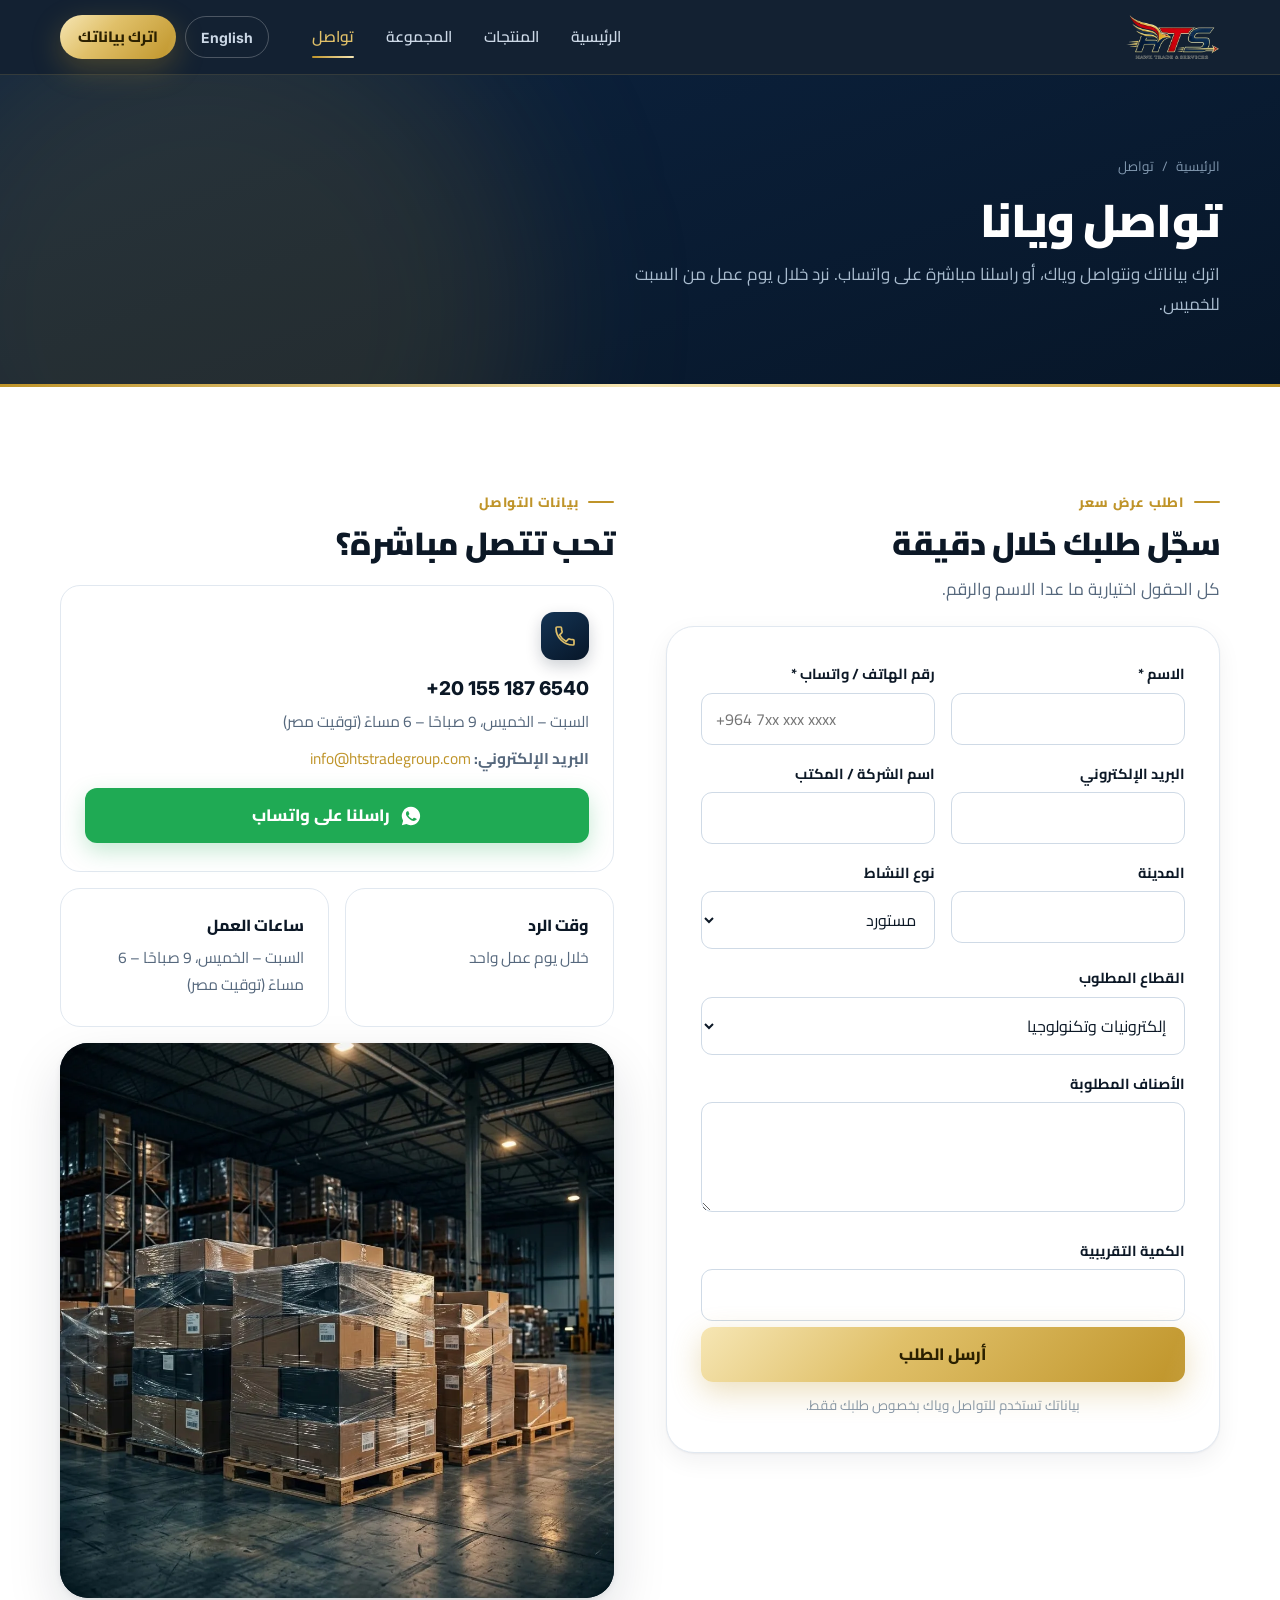
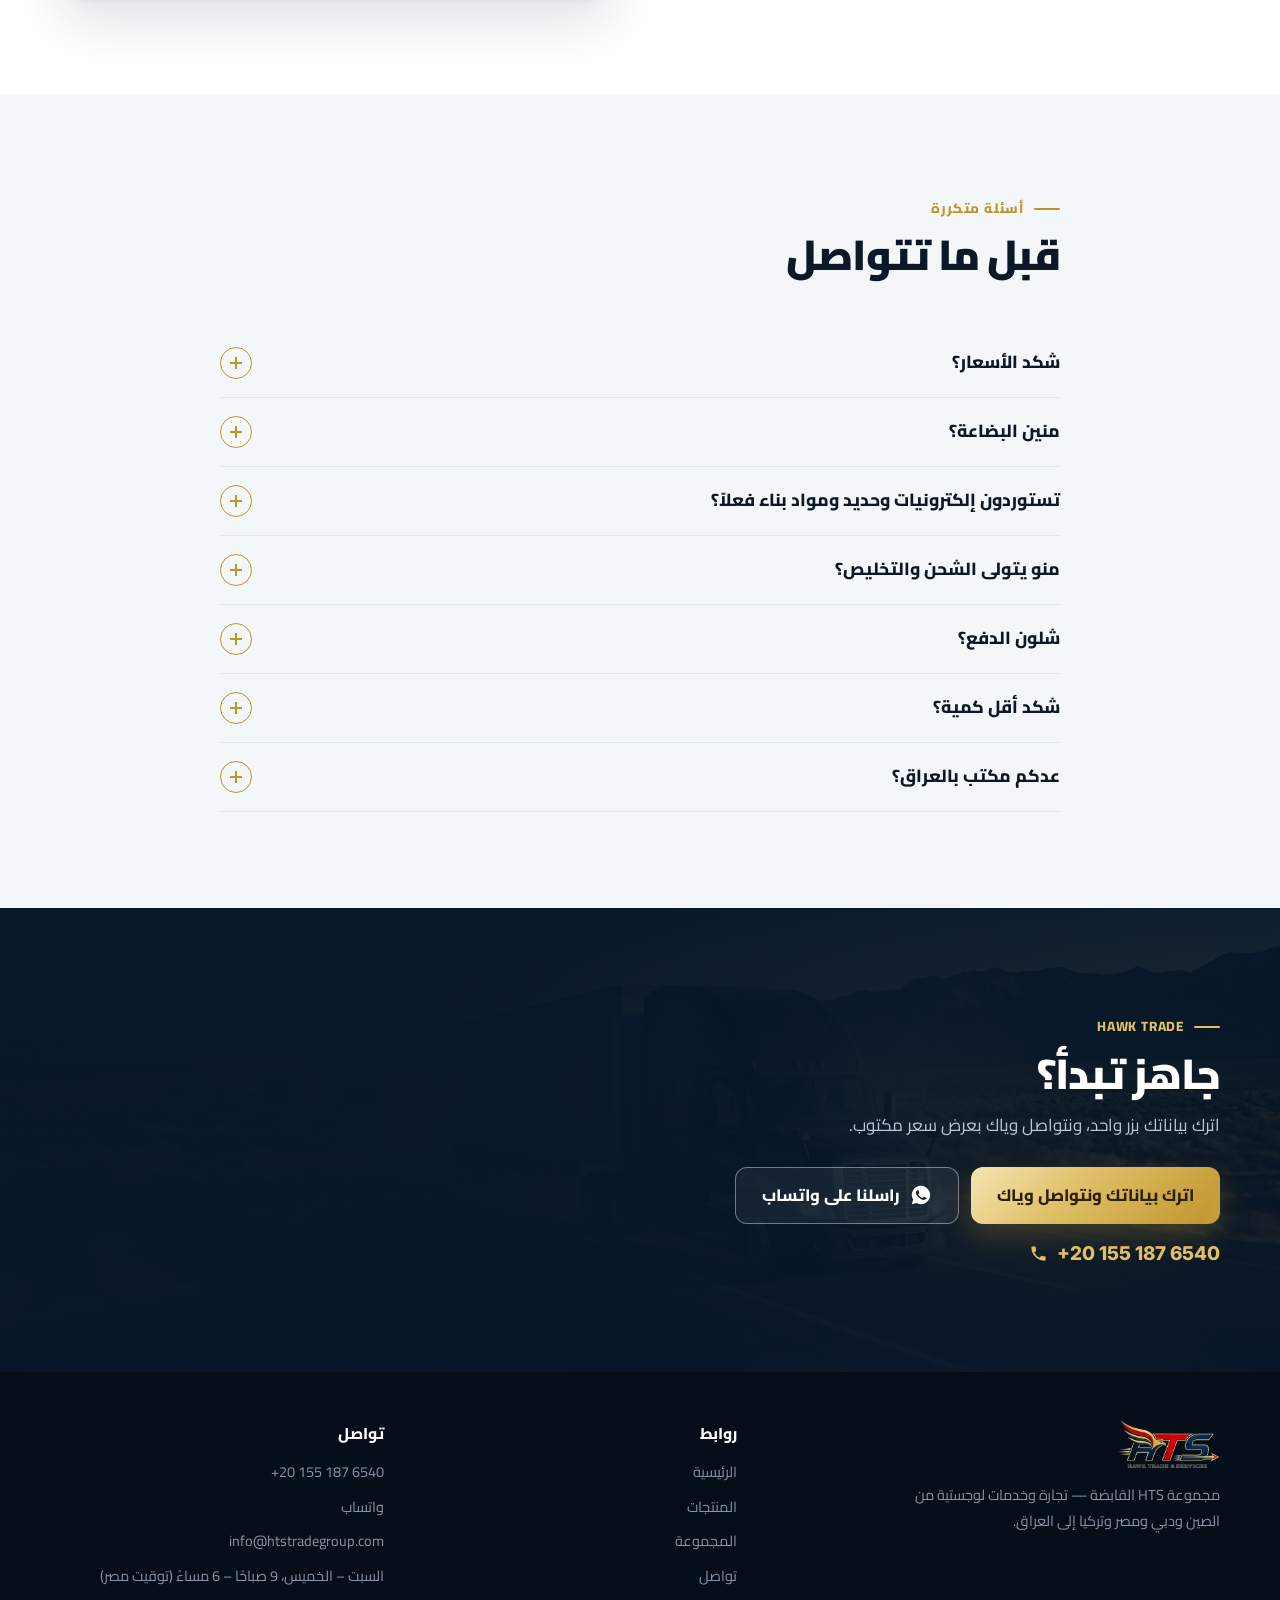
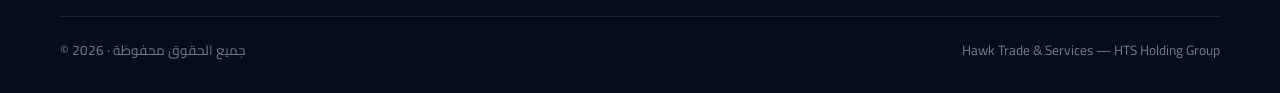
==== commit b5bd65e2: "توسيع النشاط لكل القطاعات + أنيميشن رحلة الشحنة + هوية بصرية جديدة المحتوى (مبني على ملف تعريف الشرك" ====
--- a/contact.html
+++ b/contact.html
@@ -16,26 +16,44 @@
 <meta property="og:image:type" content="image/jpeg">
 <meta property="og:image:width" content="1200">
 <meta property="og:image:height" content="630">
-<meta property="og:image:alt" content="Hawk Trade — توريد بالجملة إلى العراق">
+<meta property="og:image:alt" content="Hawk Trade — استيراد بالجملة إلى العراق">
 <meta name="twitter:card" content="summary_large_image">
 <meta name="twitter:title" content="اطلب عرض سعر — Hawk Trade">
 <meta name="twitter:description" content="اترك بياناتك ونتواصل وياك خلال يوم عمل.">
 <meta name="twitter:image" content="https://hawk-trade.github.io/hawk-trade/og.jpg">
-<meta name="theme-color" content="#0a1c33">
+<meta name="theme-color" content="#071628">
 <meta name="referrer" content="strict-origin-when-cross-origin">
 <link rel="icon" href="img/favicon.png">
 <link rel="apple-touch-icon" href="img/favicon.png">
 <link rel="preconnect" href="https://fonts.googleapis.com">
 <link rel="preconnect" href="https://fonts.gstatic.com" crossorigin>
-<link href="https://fonts.googleapis.com/css2?family=Cairo:wght@400;600;700;900&family=Inter:wght@400;600;800&display=swap" rel="stylesheet">
+<link href="https://fonts.googleapis.com/css2?family=Cairo:wght@400;700;900&family=Inter:wght@400;800&display=swap" rel="stylesheet">
 <link rel="stylesheet" href="assets/site.css">
 
 </head>
 <body>
+
+<div class="loader" id="loader">
+  <div class="ld">
+    <img class="ld-logo" src="img/hts-logo-sm.webp" alt="" width="300" height="140">
+    <div class="ld-road">
+      <svg class="ld-truck" viewBox="0 0 120 60" aria-hidden="true">
+        <rect x="4" y="12" width="60" height="30" rx="4" fill="#e0c069"/>
+        <rect x="10" y="18" width="48" height="8" rx="2" fill="#bf9429" opacity=".55"/>
+        <path d="M66 20h20l14 14v8H66z" fill="#143454" stroke="#e0c069" stroke-width="2"/>
+        <rect x="70" y="23" width="13" height="9" rx="2" fill="#7cb6d6" opacity=".85"/>
+        <circle class="whl" cx="26" cy="46" r="9" fill="#0c1826" stroke="#e0c069" stroke-width="2.5"/>
+        <circle class="whl" cx="84" cy="46" r="9" fill="#0c1826" stroke="#e0c069" stroke-width="2.5"/>
+      </svg>
+      <div class="ld-line"></div>
+    </div>
+    <div class="ld-txt"><span data-t="ld_txt">جارٍ التحميل</span></div>
+  </div>
+</div>
 <a class="sr" href="#main">تخطَّ إلى المحتوى</a>
 <header class="hd">
 <div class="wrap">
-  <a class="brand" href="index.html" aria-label="Hawk Trade"><img src="img/hts-logo.webp" alt="Hawk Trade" width="640" height="300"></a>
+  <a class="brand" href="index.html" aria-label="Hawk Trade"><img src="img/hts-logo-sm.webp" alt="Hawk Trade" width="300" height="140"></a>
   <nav id="nav" aria-label="القائمة الرئيسية">
     <a href="index.html"><span data-t="nav_home">الرئيسية</span></a>
     <a href="products.html"><span data-t="nav_prod">المنتجات</span></a>
@@ -63,14 +81,15 @@
   <div class="split" style="align-items:start">
     <div class="rv">
       <div class="head" style="margin-bottom:22px"><span class="eye"><span data-t="cf_h">اطلب عرض سعر</span></span><h2 style="font-size:clamp(23px,3.2vw,32px)"><span data-t="q_h">سجّل طلبك خلال دقيقة</span></h2><p class="sub"><span data-t="cf_p">كل الحقول اختيارية ما عدا الاسم والرقم.</span></p></div>
-      <form class="form" id="c-form" novalidate>
+      <form class="form" id="c-form" data-msg="c-msg" novalidate>
         <div class="fg">
           <div><label for="c-n"><span data-t="f_n">الاسم</span> *</label><input id="c-n" name="name" autocomplete="name" maxlength="80" required></div>
           <div><label for="c-ph"><span data-t="f_ph">رقم الهاتف / واتساب</span> *</label><input id="c-ph" name="phone" type="tel" inputmode="tel" dir="ltr" autocomplete="tel" placeholder="+964 7xx xxx xxxx" maxlength="25" required></div>
           <div><label for="c-em"><span data-t="f_em">البريد الإلكتروني</span></label><input id="c-em" name="email" type="email" inputmode="email" dir="ltr" autocomplete="email" maxlength="120"></div>
           <div><label for="c-c"><span data-t="f_c">اسم الشركة / المكتب</span></label><input id="c-c" name="company" autocomplete="organization" maxlength="100"></div>
           <div><label for="c-ci"><span data-t="f_ci">المدينة</span></label><input id="c-ci" name="city" maxlength="60"></div>
-          <div class="full"><label for="c-ty"><span data-t="f_t">نوع النشاط</span></label><select id="c-ty" name="type"><option data-t="o1">مستورد</option><option data-t="o2">تاجر جملة</option><option data-t="o3">موزع</option><option data-t="o4">سوبرماركت / سلسلة</option><option data-t="o5">أخرى</option></select></div>
+          <div><label for="c-ty"><span data-t="f_t">نوع النشاط</span></label><select id="c-ty" name="type"><option data-t="o1">مستورد</option><option data-t="o2">تاجر جملة</option><option data-t="o3">موزع</option><option data-t="o4">سوبرماركت / سلسلة</option><option data-t="o5">مقاولات</option><option data-t="o6">أخرى</option></select></div>
+          <div class="full"><label for="c-sec"><span data-t="f_s">القطاع المطلوب</span></label><select id="c-sec" name="sector"><option data-t="k1">إلكترونيات وتكنولوجيا</option><option data-t="k2">حديد ومواد بناء</option><option data-t="k3">منتجات غذائية</option><option data-t="k4">أكثر من قطاع / غير ذلك</option></select></div>
           <div class="full"><label for="c-p"><span data-t="f_p">الأصناف المطلوبة</span></label><textarea id="c-p" name="items" maxlength="600"></textarea></div>
           <div class="full"><label for="c-q"><span data-t="f_q">الكمية التقريبية</span></label><input id="c-q" name="quantity" maxlength="100"></div>
         </div>
@@ -93,7 +112,7 @@
         <div class="card"><h3 style="font-size:16px"><span data-t="ci_resp">وقت الرد</span></h3><p><span data-t="ci_resp_v">خلال يوم عمل واحد</span></p></div>
         <div class="card"><h3 style="font-size:16px"><span data-t="ci_hours">ساعات العمل</span></h3><p><span data-t="ci_hours_v">السبت – الخميس، 9 صباحًا – 6 مساءً (توقيت مصر)</span></p></div>
       </div>
-      <div class="fig" style="margin-top:16px;border-radius:var(--r-lg);overflow:hidden"><img src="img/hts-qc.webp" alt="" width="800" height="537" loading="lazy" decoding="async"></div>
+      <div class="fig" style="margin-top:16px;border-radius:var(--r-xl);overflow:hidden"><img src="img/ops-pallets.webp" alt="" width="1024" height="1024" loading="lazy" decoding="async"></div>
     </div>
   </div>
 </div>
@@ -102,18 +121,19 @@
 <section class="soft">
 <div class="wrap faq">
   <div class="head rv"><span class="eye"><span data-t="faq_k">أسئلة متكررة</span></span><h2><span data-t="faq_h">قبل ما تتواصل</span></h2></div>
-  <details class="rv"><summary><span data-t="fq1">شكد الأسعار؟</span></summary><p><span data-t="fa1">السعر يعتمد على الصنف والكمية والتعبئة. أرسل لنا طلبك ونرجع لك بعرض سعر مكتوب.</span></p></details>
-  <details class="rv"><summary><span data-t="fq2">منين البضاعة؟</span></summary><p><span data-t="fa2">تركيزنا الأساسي على السوق المصري، ونوفّر كذلك من دبي وتركيا والصين عبر شركات المجموعة. بلد المنشأ يكون واضح في عرض السعر لكل صنف.</span></p></details>
-  <details class="rv"><summary><span data-t="fq3">منو يتولى الشحن والتخليص؟</span></summary><p><span data-t="fa3">مجموعتنا تتولى الشحن والتخليص الجمركي بنفسها، وتتابع الشحنة لحد ما توصل.</span></p></details>
-  <details class="rv"><summary><span data-t="fq4">شلون الدفع؟</span></summary><p><span data-t="fa4">طرق الدفع تتحدد حسب حجم الطلبية، وترسل لك مكتوبة مع عرض السعر.</span></p></details>
-  <details class="rv"><summary><span data-t="fq5">عدكم مكتب بالعراق؟</span></summary><p><span data-t="fa5">فرعنا في العراق قريبًا، وبعد الاتفاق يقدر ممثلنا يتابع وياك مباشرة.</span></p></details>
-  <details class="rv"><summary><span data-t="fq6">شكد أقل كمية؟</span></summary><p><span data-t="fa6">نشتغل بكميات الجملة، والحد الأدنى يختلف حسب الصنف. أرسل طلبك ونوضح لك.</span></p></details>
+  <details class="rv"><summary><span data-t="fq1">شكد الأسعار؟</span></summary><p><span data-t="fa1">السعر يعتمد على الصنف والكمية والتعبئة وسوق المصدر. أرسل لنا طلبك ونرجع لك بعرض سعر مكتوب.</span></p></details>
+  <details class="rv"><summary><span data-t="fq2">منين البضاعة؟</span></summary><p><span data-t="fa2">من أسواق المجموعة: الصين ودبي ومصر وتركيا — ونقدر نوفّر من أسواق ثانية حسب الصنف. بلد المنشأ واضح في عرض السعر لكل صنف.</span></p></details>
+  <details class="rv"><summary><span data-t="fq3">تستوردون إلكترونيات وحديد ومواد بناء فعلاً؟</span></summary><p><span data-t="fa3">إي. من ضمن شركات المجموعة شركة Headway في دبي متخصصة في تجارة أجهزة الكمبيوتر والتكنولوجيا، وشبكتنا اللوجستية تتعامل مع كل أنواع البضائع.</span></p></details>
+  <details class="rv"><summary><span data-t="fq4">منو يتولى الشحن والتخليص؟</span></summary><p><span data-t="fa4">شركات المجموعة اللوجستية تتولى تنسيق الشحن والتخليص بنفسها، وتتابع الشحنة لحد ما توصل.</span></p></details>
+  <details class="rv"><summary><span data-t="fq5">شلون الدفع؟</span></summary><p><span data-t="fa5">طرق الدفع تتحدد حسب حجم الطلبية، وترسل لك مكتوبة مع عرض السعر.</span></p></details>
+  <details class="rv"><summary><span data-t="fq6">شكد أقل كمية؟</span></summary><p><span data-t="fa6">نشتغل بكميات الجملة، ونوفّر حاويات كاملة أو جزئية حسب حجم طلبك. أرسل طلبك ونوضح لك.</span></p></details>
+  <details class="rv"><summary><span data-t="fq7">عدكم مكتب بالعراق؟</span></summary><p><span data-t="fa7">المجموعة راح تفتح شركة لوجستية في العراق قريبًا، وبعد الاتفاق يقدر ممثلنا يتابع وياك مباشرة.</span></p></details>
 </div>
 </section>
 
 
 <section class="band">
-<img src="img/hts-ship-1600.webp" alt="" width="1600" height="528" loading="lazy" decoding="async">
+<img src="img/bg-road.webp" alt="" width="1376" height="768" loading="lazy" decoding="async">
 <div class="wrap rv">
   <span class="eye" style="color:var(--gold-2)">Hawk Trade</span>
   <h2><span data-t="band_h">جاهز تبدأ؟</span></h2>
@@ -130,8 +150,8 @@
 <div class="wrap">
   <div class="fgrid">
     <div>
-      <img class="flogo" src="img/hts-logo.webp" alt="Hawk Trade" width="640" height="300" loading="lazy" decoding="async">
-      <p style="max-width:330px"><span data-t="f_about">مجموعة HTS — تجارة وخدمات لوجستية من مصر ودبي وتركيا والصين إلى العراق.</span></p>
+      <img class="flogo" src="img/hts-logo-sm.webp" alt="Hawk Trade" width="300" height="140" loading="lazy" decoding="async">
+      <p style="max-width:340px"><span data-t="f_about">مجموعة HTS القابضة — تجارة وخدمات لوجستية من الصين ودبي ومصر وتركيا إلى العراق.</span></p>
     </div>
     <div>
       <h4><span data-t="f_links">روابط</span></h4>
@@ -153,7 +173,7 @@
     </div>
   </div>
   <div class="fbot">
-    <span>Hawk Trade &amp; Services — HTS Group</span>
+    <span>Hawk Trade &amp; Services — HTS Holding Group</span>
     <span dir="ltr">© <span id="yr">2026</span> · <span data-t="f_rights">جميع الحقوق محفوظة</span></span>
   </div>
 </div>
@@ -176,7 +196,7 @@
         <h3 id="m-title"><span data-t="m_h">اترك بياناتك</span></h3>
         <p><span data-t="m_p">اسمك ورقمك بس — ونتواصل وياك خلال يوم عمل.</span></p>
       </div>
-      <form id="m-form" novalidate>
+      <form id="m-form" data-msg="m-msg" novalidate>
         <div class="fg">
           <div class="full"><label for="m-n"><span data-t="f_n">الاسم</span> *</label><input id="m-n" name="name" autocomplete="name" maxlength="80" required></div>
           <div class="full"><label for="m-ph"><span data-t="f_ph">رقم الهاتف / واتساب</span> *</label><input id="m-ph" name="phone" type="tel" inputmode="tel" dir="ltr" autocomplete="tel" placeholder="+964 7xx xxx xxxx" maxlength="25" required></div>
--- a/assets/site.css
+++ b/assets/site.css
@@ -1,52 +1,75 @@
-/* Hawk Trade — shared styles */
+/* ===================================================================
+   Hawk Trade — shared styles
+   =================================================================== */
 :root{
-  --navy:#0a1c33;--navy-2:#102c4c;--navy-3:#16395f;
-  --ink:#0e1a2a;--mut:#5b6b80;--mut-2:#8795a6;
-  --gold:#c3992c;--gold-2:#e2c268;--gold-3:#f3e0a8;
-  --red:#a52a2f;
-  --bg:#ffffff;--soft:#f5f7fa;--soft-2:#eef2f7;--line:#e2e8f0;--line-2:#d7dfe9;
+  --navy:#071628;--navy-2:#0c2340;--navy-3:#143454;--navy-4:#1d4772;
+  --ink:#0c1826;--mut:#56687d;--mut-2:#8798ab;
+  --gold:#bf9429;--gold-2:#e0c069;--gold-3:#f6e6b4;
+  --steel:#4e8fb8;
+  --red:#9e2a30;
+  --bg:#ffffff;--soft:#f4f7fa;--soft-2:#e9eff5;--line:#e1e8f0;--line-2:#cfdae6;
   --wa:#1faa54;
-  --r:14px;--r-lg:22px;
-  --sh:0 1px 2px rgba(14,26,42,.05),0 8px 24px rgba(14,26,42,.06);
-  --sh-lg:0 2px 4px rgba(14,26,42,.06),0 18px 50px rgba(14,26,42,.12);
-  --max:1180px;
+  --r:14px;--r-lg:20px;--r-xl:28px;
+  --sh:0 1px 2px rgba(7,22,40,.05),0 8px 24px rgba(7,22,40,.06);
+  --sh-lg:0 2px 6px rgba(7,22,40,.07),0 22px 54px rgba(7,22,40,.13);
+  --sh-gold:0 10px 30px rgba(191,148,41,.3);
+  --max:1200px;
+  --ease:cubic-bezier(.22,.8,.26,1);
 }
 *{box-sizing:border-box;margin:0;padding:0;min-width:0}
-html{scroll-behavior:smooth;scroll-padding-top:80px;-webkit-text-size-adjust:100%}
+html{scroll-behavior:smooth;scroll-padding-top:84px;-webkit-text-size-adjust:100%}
 body{font:17px/1.75 Cairo,system-ui,sans-serif;color:var(--ink);background:var(--bg);overflow-x:clip;-webkit-font-smoothing:antialiased;text-rendering:optimizeLegibility}
 html[lang=en] body{font-family:Inter,Cairo,system-ui,sans-serif;line-height:1.6}
 a{color:inherit;text-decoration:none}
-img{display:block;max-width:100%;height:auto}
+img,svg{display:block;max-width:100%}
+img{height:auto}
 button,input,select,textarea{font:inherit;color:inherit}
-:focus-visible{outline:3px solid var(--gold);outline-offset:2px;border-radius:6px}
+:focus-visible{outline:3px solid var(--gold);outline-offset:3px;border-radius:6px}
 html[lang=en] .ar-only,html[lang=ar] .en-only{display:none!important}
 .wrap{max-width:var(--max);margin:auto;padding:0 max(20px,env(safe-area-inset-left))}
 .sr{position:absolute;width:1px;height:1px;overflow:hidden;clip:rect(0 0 0 0);white-space:nowrap}
 
-/* ---------- header ---------- */
-.hd{position:sticky;top:0;z-index:60;background:rgba(10,28,51,.97);backdrop-filter:saturate(1.3) blur(10px);-webkit-backdrop-filter:saturate(1.3) blur(10px);border-bottom:1px solid rgba(227,197,101,.18)}
-.hd .wrap{display:flex;align-items:center;gap:16px;height:72px}
+/* ================= page loader ================= */
+.loader{position:fixed;inset:0;z-index:200;background:linear-gradient(170deg,var(--navy-2),var(--navy) 60%);display:grid;place-items:center;transition:opacity .4s var(--ease),visibility .4s}
+.loader.gone{opacity:0;visibility:hidden}
+.ld{width:min(76vw,300px);text-align:center}
+.ld-logo{width:120px;margin:0 auto 20px;opacity:.95}
+.ld-road{position:relative;height:60px;margin-bottom:14px}
+.ld-truck{position:absolute;top:0;inset-inline-start:0;width:86px;animation:drive 1.6s var(--ease) infinite}
+html[dir=rtl] .ld-truck{animation-name:driveR}
+@keyframes drive{0%{transform:translateX(-26%)}60%,100%{transform:translateX(calc(min(76vw,300px) - 72px))}}
+@keyframes driveR{0%{transform:scaleX(-1) translateX(-26%)}60%,100%{transform:scaleX(-1) translateX(calc(min(76vw,300px) - 72px))}}
+.ld-line{position:absolute;inset-inline:0;bottom:6px;height:3px;border-radius:3px;background:repeating-linear-gradient(90deg,rgba(224,192,105,.8) 0 16px,transparent 16px 30px);background-size:30px 3px;animation:road .5s linear infinite}
+@keyframes road{to{background-position:-30px 0}}
+.ld-txt{color:#8da2ba;font-size:13px;font-weight:700;letter-spacing:.06em}
+.whl{transform-origin:center;animation:spin .5s linear infinite}
+@keyframes spin{to{transform:rotate(360deg)}}
+
+/* ================= header ================= */
+.hd{position:sticky;top:0;z-index:60;background:rgba(7,22,40,.95);backdrop-filter:saturate(1.4) blur(12px);-webkit-backdrop-filter:saturate(1.4) blur(12px);border-bottom:1px solid rgba(224,192,105,.16)}
+.hd .wrap{display:flex;align-items:center;gap:16px;height:74px}
 .hd .brand{display:flex;align-items:center;flex:none}
-.hd .brand img{height:42px;width:auto}
-.hd nav{display:flex;gap:4px;margin-inline-start:auto}
-.hd nav a{position:relative;color:#cfd9e6;font-size:15.5px;font-weight:600;padding:9px 14px;border-radius:9px;transition:color .2s,background .2s}
+.hd .brand img{height:44px;width:auto;transition:transform .3s var(--ease)}
+.hd .brand:hover img{transform:scale(1.04)}
+.hd nav{display:flex;gap:2px;margin-inline-start:auto}
+.hd nav a{position:relative;color:#ccd8e6;font-size:15.5px;font-weight:600;padding:9px 15px;border-radius:9px;transition:color .2s,background .2s}
 .hd nav a:hover{color:#fff;background:rgba(255,255,255,.07)}
 .hd nav a[aria-current=page]{color:var(--gold-2)}
-.hd nav a[aria-current=page]::after{content:"";position:absolute;inset:auto 14px 2px;height:2px;border-radius:2px;background:var(--gold)}
+.hd nav a[aria-current=page]::after{content:"";position:absolute;inset:auto 15px 2px;height:2px;border-radius:2px;background:linear-gradient(90deg,var(--gold),var(--gold-3))}
 .tools{display:flex;gap:9px;align-items:center;margin-inline-start:12px}
-.lang{background:transparent;color:#cfd9e6;border:1px solid rgba(255,255,255,.26);border-radius:40px;padding:0 15px;height:42px;font:700 14px Inter,Cairo,sans-serif;cursor:pointer;transition:border-color .2s,color .2s}
+.lang{background:transparent;color:#ccd8e6;border:1px solid rgba(255,255,255,.24);border-radius:40px;padding:0 15px;height:42px;font:700 14px Inter,Cairo,sans-serif;cursor:pointer;transition:border-color .2s,color .2s}
 .lang:hover{border-color:var(--gold);color:var(--gold-2)}
-.burger{display:none;width:44px;height:44px;border:1px solid rgba(255,255,255,.26);background:transparent;border-radius:11px;cursor:pointer;place-items:center}
+.burger{display:none;width:44px;height:44px;border:1px solid rgba(255,255,255,.24);background:transparent;border-radius:11px;cursor:pointer;place-items:center}
 .burger span{display:block;width:19px;height:2px;background:#e7edf5;border-radius:2px;position:relative;transition:background .2s}
 .burger span::before,.burger span::after{content:"";position:absolute;left:0;width:19px;height:2px;background:#e7edf5;border-radius:2px;transition:transform .28s}
 .burger span::before{top:-6px}.burger span::after{top:6px}
 .burger[aria-expanded=true] span{background:transparent}
 .burger[aria-expanded=true] span::before{transform:translateY(6px) rotate(45deg)}
 .burger[aria-expanded=true] span::after{transform:translateY(-6px) rotate(-45deg)}
-@media(max-width:940px){
+@media(max-width:980px){
   .hd .wrap{height:64px}
   .hd .brand img{height:36px}
-  .hd nav{position:fixed;inset:64px 0 auto;flex-direction:column;gap:0;background:var(--navy);padding:8px max(20px,env(safe-area-inset-left)) 18px;border-bottom:1px solid rgba(227,197,101,.2);transform:translateY(-120%);transition:transform .32s cubic-bezier(.2,.8,.2,1);box-shadow:0 20px 40px rgba(0,0,0,.35)}
+  .hd nav{position:fixed;inset:64px 0 auto;flex-direction:column;gap:0;background:var(--navy-2);padding:8px max(20px,env(safe-area-inset-left)) 18px;border-bottom:1px solid rgba(224,192,105,.2);transform:translateY(-120%);transition:transform .34s var(--ease);box-shadow:0 20px 40px rgba(0,0,0,.4)}
   .hd nav.open{transform:none}
   .hd nav a{font-size:17px;padding:14px 4px;border-bottom:1px solid rgba(255,255,255,.08);border-radius:0}
   .hd nav a[aria-current=page]::after{display:none}
@@ -54,158 +77,221 @@
   .burger{display:grid}
 }
 
-/* ---------- buttons ---------- */
-.btn{display:inline-flex;align-items:center;justify-content:center;gap:10px;border:0;cursor:pointer;font-weight:800;font-size:16.5px;min-height:54px;padding:13px 26px;border-radius:12px;transition:transform .18s,box-shadow .18s,background .2s,color .2s;text-align:center}
+/* ================= buttons ================= */
+.btn{display:inline-flex;align-items:center;justify-content:center;gap:10px;border:0;cursor:pointer;font-weight:800;font-size:16.5px;min-height:54px;padding:13px 26px;border-radius:12px;transition:transform .2s var(--ease),box-shadow .2s,background .2s,color .2s;text-align:center;position:relative;overflow:hidden}
 .btn:active{transform:translateY(1px)}
 .btn svg{width:22px;height:22px;fill:currentColor;flex:none}
-.btn-gold{background:linear-gradient(180deg,var(--gold-2),var(--gold));color:#2a1f00;box-shadow:0 6px 18px rgba(195,153,44,.3)}
-.btn-gold:hover{box-shadow:0 10px 26px rgba(195,153,44,.42);transform:translateY(-2px)}
-.btn-navy{background:var(--navy);color:#fff}
-.btn-navy:hover{background:var(--navy-2);transform:translateY(-2px)}
-.btn-wa{background:var(--wa);color:#fff;box-shadow:0 6px 18px rgba(31,170,84,.26)}
-.btn-wa:hover{transform:translateY(-2px);box-shadow:0 10px 26px rgba(31,170,84,.36)}
-.btn-line{border:1.5px solid rgba(255,255,255,.45);color:#fff;background:rgba(255,255,255,.05)}
-.btn-line:hover{border-color:var(--gold-2);color:var(--gold-2)}
-.btn-line-d{border:1.5px solid var(--line-2);color:var(--navy);background:#fff}
-.btn-line-d:hover{border-color:var(--navy);transform:translateY(-2px)}
+.btn-gold{background:linear-gradient(135deg,var(--gold-3),var(--gold-2) 40%,var(--gold));color:#2b2000;box-shadow:var(--sh-gold)}
+.btn-gold::after{content:"";position:absolute;inset:0;background:linear-gradient(110deg,transparent 35%,rgba(255,255,255,.5) 50%,transparent 65%);background-size:250% 100%;background-position:160% 0;transition:background-position .9s var(--ease)}
+.btn-gold:hover::after{background-position:-60% 0}
+.btn-gold:hover{box-shadow:0 14px 34px rgba(191,148,41,.42);transform:translateY(-2px)}
+.btn-navy{background:var(--navy-2);color:#fff}
+.btn-navy:hover{background:var(--navy-3);transform:translateY(-2px)}
+.btn-wa{background:var(--wa);color:#fff;box-shadow:0 8px 22px rgba(31,170,84,.26)}
+.btn-wa:hover{transform:translateY(-2px);box-shadow:0 12px 30px rgba(31,170,84,.36)}
+.btn-line{border:1.5px solid rgba(255,255,255,.4);color:#fff;background:rgba(255,255,255,.06)}
+.btn-line:hover{border-color:var(--gold-2);color:var(--gold-2);transform:translateY(-2px)}
+.btn-line-d{border:1.5px solid var(--line-2);color:var(--navy-2);background:#fff}
+.btn-line-d:hover{border-color:var(--navy-2);transform:translateY(-2px)}
 .btn-sm{min-height:44px;padding:0 18px;font-size:15px;border-radius:40px}
-@media(max-width:480px){.hd .btn-sm{display:none}}
-
-/* ---------- hero ---------- */
+.btn[disabled]{cursor:default}
+@media(max-width:520px){.hd .btn-sm{display:none}}
+
+/* ================= hero ================= */
 .hero{position:relative;color:#fff;background:var(--navy);overflow:hidden;isolation:isolate;padding:0}
-.hero>.bg{position:absolute;inset:0;z-index:-2}
-.hero>.bg img{width:100%;height:100%;object-fit:cover;object-position:center}
-.hero::before{content:"";position:absolute;inset:0;z-index:-1;background:linear-gradient(180deg,rgba(10,28,51,.92),rgba(10,28,51,.82) 45%,rgba(10,28,51,.95))}
-html[dir=rtl] .hero::before{background:linear-gradient(255deg,rgba(10,28,51,.78),rgba(10,28,51,.94) 60%)}
-html[dir=ltr] .hero::before{background:linear-gradient(105deg,rgba(10,28,51,.78),rgba(10,28,51,.94) 60%)}
-.hero .wrap{padding-top:clamp(28px,6vw,86px);padding-bottom:clamp(40px,7vw,86px);position:relative}
-.hero-grid{display:grid;grid-template-columns:1.12fr .88fr;gap:clamp(28px,5vw,64px);align-items:center}
-@media(max-width:900px){.hero-grid{grid-template-columns:1fr;gap:30px}}
-.chip{display:inline-flex;gap:9px;align-items:center;border:1px solid rgba(227,197,101,.5);color:var(--gold-2);border-radius:40px;padding:6px 15px;font-size:13.5px;font-weight:700;background:rgba(255,255,255,.05)}
-.chip i{width:7px;height:7px;border-radius:50%;background:var(--gold-2);box-shadow:0 0 0 0 rgba(227,197,101,.6);animation:ping 2.4s infinite}
-@keyframes ping{70%{box-shadow:0 0 0 8px rgba(227,197,101,0)}}
-.hero h1{font-size:clamp(29px,5vw,52px);line-height:1.2;font-weight:900;margin:16px 0 14px;letter-spacing:-.015em;text-wrap:balance}
-.hero h1 em{font-style:normal;display:block;background:linear-gradient(90deg,var(--gold-3),var(--gold-2) 55%,var(--gold));-webkit-background-clip:text;background-clip:text;color:transparent}
-.lead{color:#bccbdc;font-size:clamp(16px,1.9vw,18.5px);max-width:560px}
-.ctas{display:flex;gap:12px;flex-wrap:wrap;margin-top:28px}
-@media(max-width:560px){.ctas{flex-direction:column}.ctas .btn{width:100%}}
-.hero-pts{display:flex;flex-wrap:wrap;gap:8px 22px;margin-top:26px;color:#9fb1c6;font-size:14.5px}
+.hero>.bg{position:absolute;inset:0;z-index:-3}
+.hero>.bg img{width:100%;height:100%;object-fit:cover;animation:kb 20s var(--ease) forwards}
+@keyframes kb{from{transform:scale(1.08)}to{transform:scale(1)}}
+.hero::before{content:"";position:absolute;inset:0;z-index:-2}
+html[dir=rtl] .hero::before{background:linear-gradient(255deg,rgba(7,22,40,.74),rgba(7,22,40,.95) 62%)}
+html[dir=ltr] .hero::before{background:linear-gradient(105deg,rgba(7,22,40,.74),rgba(7,22,40,.95) 62%)}
+.hero .mesh{position:absolute;inset:0;z-index:-1;pointer-events:none}
+.hero .mesh i{position:absolute;border-radius:50%;filter:blur(70px)}
+.hero .mesh i:nth-child(1){width:40vw;height:40vw;max-width:560px;max-height:560px;background:rgba(191,148,41,.28);top:-14%;inset-inline-end:-6%;animation:float1 18s ease-in-out infinite alternate}
+.hero .mesh i:nth-child(2){width:34vw;height:34vw;max-width:480px;max-height:480px;background:rgba(78,143,184,.26);bottom:-16%;inset-inline-start:-6%;animation:float2 22s ease-in-out infinite alternate}
+@keyframes float1{to{transform:translate3d(-5%,7%,0) scale(1.1)}}
+@keyframes float2{to{transform:translate3d(6%,-8%,0) scale(1.08)}}
+@media(max-width:760px){.hero .mesh{display:none}}
+.hero .wrap{padding-top:clamp(30px,5.5vw,76px);padding-bottom:clamp(40px,6.5vw,80px);position:relative}
+.hero-grid{display:grid;grid-template-columns:1.14fr .86fr;gap:clamp(26px,4.5vw,60px);align-items:center}
+@media(max-width:960px){.hero-grid{grid-template-columns:1fr;gap:28px}}
+.chip{display:inline-flex;gap:9px;align-items:center;border:1px solid rgba(224,192,105,.5);color:var(--gold-2);border-radius:40px;padding:6px 15px;font-size:13.5px;font-weight:700;background:rgba(255,255,255,.05)}
+.chip i{width:7px;height:7px;border-radius:50%;background:var(--gold-2);box-shadow:0 0 0 0 rgba(224,192,105,.6);animation:ping 2.4s infinite}
+@keyframes ping{70%{box-shadow:0 0 0 9px rgba(224,192,105,0)}}
+.hero h1{font-size:clamp(30px,5vw,54px);line-height:1.18;font-weight:900;margin:16px 0 14px;letter-spacing:-.018em;text-wrap:balance}
+.hero h1 em{font-style:normal;display:block;background:linear-gradient(95deg,var(--gold-3),var(--gold-2) 50%,var(--gold));-webkit-background-clip:text;background-clip:text;color:transparent}
+.hero h1 em.rot{display:inline-grid;vertical-align:bottom;overflow:hidden;height:1.34em;text-align:start;background:none;padding-inline:8px;margin-inline:-8px}
+.hero h1 em.rot>span{background:linear-gradient(95deg,var(--gold-3),var(--gold-2) 50%,var(--gold));-webkit-background-clip:text;background-clip:text;color:transparent}
+.rot>span{grid-area:1/1;opacity:0;transform:translateY(90%);animation:rotw 14s var(--ease) infinite;white-space:nowrap}
+.rot>span:nth-child(2){animation-delay:3.5s}
+.rot>span:nth-child(3){animation-delay:7s}
+.rot>span:nth-child(4){animation-delay:10.5s}
+@keyframes rotw{0%{opacity:0;transform:translateY(90%)}3%,21%{opacity:1;transform:none}25%,100%{opacity:0;transform:translateY(-90%)}}
+.lead{color:#b9c9db;font-size:clamp(16px,1.9vw,18.5px);max-width:580px}
+.hero-pts{display:flex;flex-wrap:wrap;gap:8px 22px;margin-top:24px;color:#9cafc4;font-size:14.5px}
 .hero-pts span{display:inline-flex;align-items:center;gap:8px}
-.hero-pts span::before{content:"";width:16px;height:16px;flex:none;border-radius:50%;background:rgba(227,197,101,.18) url("data:image/svg+xml,%3Csvg xmlns='http://www.w3.org/2000/svg' viewBox='0 0 24 24'%3E%3Cpath d='M6 12l4 4 8-8' fill='none' stroke='%23e2c268' stroke-width='3.2' stroke-linecap='round' stroke-linejoin='round'/%3E%3C/svg%3E") center/11px no-repeat}
-.hero-card{background:rgba(255,255,255,.055);border:1px solid rgba(255,255,255,.14);border-radius:var(--r-lg);padding:clamp(20px,3vw,28px);backdrop-filter:blur(8px);-webkit-backdrop-filter:blur(8px);box-shadow:0 24px 60px rgba(0,0,0,.28)}
+.hero-pts span::before{content:"";width:16px;height:16px;flex:none;border-radius:50%;background:rgba(224,192,105,.18) url("data:image/svg+xml,%3Csvg xmlns='http://www.w3.org/2000/svg' viewBox='0 0 24 24'%3E%3Cpath d='M6 12l4 4 8-8' fill='none' stroke='%23e0c069' stroke-width='3.2' stroke-linecap='round' stroke-linejoin='round'/%3E%3C/svg%3E") center/11px no-repeat}
+.hero-card{background:rgba(255,255,255,.07);border:1px solid rgba(255,255,255,.16);border-radius:var(--r-xl);padding:clamp(20px,3vw,28px);backdrop-filter:blur(14px);-webkit-backdrop-filter:blur(14px);box-shadow:0 26px 64px rgba(0,0,0,.34)}
 .hero-card h2{font-size:21px;font-weight:900;margin-bottom:6px;max-width:none}
-.hero-card p{color:#aebdd0;font-size:14.5px;margin-bottom:16px}
+.hero-card p{color:#aabdd1;font-size:14.5px;margin-bottom:16px}
 .hero-card .btn{width:100%}
-.hero-card .or{color:#8496ab;font-size:13.5px;text-align:center;margin:12px 0 10px;position:relative}
+.hero-card .or{color:#8097ae;font-size:13.5px;text-align:center;margin:12px 0 10px;position:relative}
 .hero-card .or::before,.hero-card .or::after{content:"";position:absolute;top:50%;width:calc(50% - 32px);height:1px;background:rgba(255,255,255,.14)}
 .hero-card .or::before{inset-inline-start:0}.hero-card .or::after{inset-inline-end:0}
-.hero-logo{width:min(52vw,250px);margin-bottom:10px;filter:drop-shadow(0 14px 30px rgba(0,0,0,.5))}
-@media(max-width:900px){.hero-logo{margin-inline:auto;width:min(46vw,210px)}.hero .txt{text-align:center}.lead{margin-inline:auto}.ctas{justify-content:center}.hero-pts{justify-content:center}}
-
-/* ---------- page header (inner pages) ---------- */
-.ph{background:var(--navy);color:#fff;padding:clamp(44px,7vw,78px) 0 clamp(40px,6vw,66px);position:relative;overflow:hidden}
+.hero-logo{width:min(50vw,236px);margin-bottom:10px;filter:drop-shadow(0 14px 32px rgba(0,0,0,.55));animation:rise 1s var(--ease) both}
+@keyframes rise{from{opacity:0;transform:translateY(16px) scale(.96)}}
+@media(max-width:960px){.hero-logo{margin-inline:auto;width:min(44vw,200px)}.hero .txt{text-align:center}.lead{margin-inline:auto}.hero-pts{justify-content:center}.rot{text-align:center}}
+
+/* ================= journey scene ================= */
+.journey{background:linear-gradient(180deg,var(--navy) 0%,var(--navy-2) 55%,var(--navy) 100%);color:#fff;overflow:hidden}
+.journey h2{color:#fff}
+.journey .sub{color:#9cafc4}
+.scene{position:relative;margin-top:clamp(18px,3vw,32px);border-radius:var(--r-xl);overflow:hidden;background:radial-gradient(120% 140% at 50% 0%,#12365c 0%,#0a1f36 45%,#061322 100%);border:1px solid rgba(255,255,255,.1);box-shadow:inset 0 1px 0 rgba(255,255,255,.08),0 30px 70px rgba(0,0,0,.4)}
+.scene svg{width:100%;height:auto}
+.twk{animation:twk 3.2s ease-in-out infinite}
+@keyframes twk{50%{opacity:.2}}
+.dash{stroke-dasharray:12 11;animation:flow 1.1s linear infinite}
+@keyframes flow{to{stroke-dashoffset:-23}}
+.pulse{transform-origin:center;transform-box:fill-box;animation:pls 2.8s ease-out infinite}
+@keyframes pls{0%{transform:scale(.5);opacity:.9}70%,100%{transform:scale(2.6);opacity:0}}
+.scene .lbl{position:absolute;transform:translate(-50%,-50%);font:800 clamp(10px,1.2vw,13.5px) Cairo,Inter,sans-serif;color:#fff;background:rgba(6,19,34,.88);border:1px solid rgba(224,192,105,.5);padding:4px 12px;border-radius:30px;white-space:nowrap}
+.scene .lbl.dest{background:linear-gradient(135deg,var(--gold),var(--gold-2));color:#241a00;border-color:var(--gold-3);box-shadow:0 6px 20px rgba(191,148,41,.45)}
+@media(max-width:640px){.scene .lbl{font-size:9.5px;padding:3px 8px}}
+.jsteps{display:grid;grid-template-columns:repeat(4,1fr);gap:14px;margin-top:22px}
+@media(max-width:860px){.jsteps{grid-template-columns:1fr 1fr}}
+.jst{background:rgba(255,255,255,.055);border:1px solid rgba(255,255,255,.12);border-radius:var(--r);padding:16px 16px 18px;transition:background .25s,transform .25s var(--ease)}
+.jst:hover{background:rgba(255,255,255,.1);transform:translateY(-3px)}
+.jst b{display:block;color:var(--gold-2);font-size:12.5px;font-weight:800;letter-spacing:.08em;margin-bottom:6px}
+.jst h3{font-size:16.5px;font-weight:800;margin-bottom:4px}
+.jst p{color:#9cafc4;font-size:14px;line-height:1.55}
+
+/* ================= page header ================= */
+.ph{background:linear-gradient(160deg,var(--navy-2),var(--navy));color:#fff;padding:clamp(44px,7vw,80px) 0 clamp(40px,6vw,68px);position:relative;overflow:hidden}
+.ph::before{content:"";position:absolute;width:52vw;height:52vw;max-width:660px;max-height:660px;border-radius:50%;background:rgba(191,148,41,.15);filter:blur(80px);top:-30%;inset-inline-end:-10%}
 .ph::after{content:"";position:absolute;inset:auto 0 0;height:3px;background:linear-gradient(90deg,var(--gold),var(--gold-3),var(--gold))}
-.ph h1{font-size:clamp(28px,4.6vw,46px);font-weight:900;line-height:1.22;letter-spacing:-.015em;margin:14px 0 12px;text-wrap:balance}
-.ph p{color:#aebdd0;max-width:620px}
-.crumb{color:#8496ab;font-size:13.5px;display:flex;gap:8px;align-items:center}
+.ph .wrap{position:relative}
+.ph h1{font-size:clamp(28px,4.6vw,46px);font-weight:900;line-height:1.2;letter-spacing:-.018em;margin:14px 0 12px;text-wrap:balance}
+.ph p{color:#a9bccf;max-width:640px}
+.crumb{color:#8097ae;font-size:13.5px;display:flex;gap:8px;align-items:center}
 .crumb a:hover{color:var(--gold-2)}
 
-/* ---------- trust bar ---------- */
-.trust{background:var(--navy-2);color:#fff;border-top:1px solid rgba(255,255,255,.08)}
-.trust .wrap{display:grid;grid-template-columns:repeat(4,1fr);gap:0}
+/* ================= trust bar ================= */
+.trust{background:var(--navy-2);color:#fff;border-top:1px solid rgba(255,255,255,.07)}
+.trust .wrap{display:grid;grid-template-columns:repeat(4,1fr)}
 @media(max-width:760px){.trust .wrap{grid-template-columns:1fr 1fr}}
-.trust .t{text-align:center;padding:26px 12px;border-inline-start:1px solid rgba(255,255,255,.1)}
+.trust .t{text-align:center;padding:28px 12px;border-inline-start:1px solid rgba(255,255,255,.1)}
 .trust .t:first-child{border-inline-start:0}
 @media(max-width:760px){.trust .t:nth-child(odd){border-inline-start:0}.trust .t:nth-child(n+3){border-top:1px solid rgba(255,255,255,.1)}}
-.trust b{display:block;font:900 clamp(26px,4.2vw,38px)/1.15 Inter,Cairo,sans-serif;color:var(--gold-2)}
+.trust b{display:block;font:900 clamp(26px,4.2vw,40px)/1.15 Inter,Cairo,sans-serif;background:linear-gradient(135deg,var(--gold-3),var(--gold-2));-webkit-background-clip:text;background-clip:text;color:transparent}
 .trust b small{font-size:.46em;font-family:Cairo,sans-serif;font-weight:700;margin-inline-start:5px}
-.trust span{color:#9fb1c6;font-size:13.5px}
-
-/* ---------- sections ---------- */
-section{padding:clamp(54px,7.5vw,92px) 0}
+.trust span{color:#92a7bd;font-size:13.5px}
+
+/* ================= sections ================= */
+section{padding:clamp(54px,7.5vw,96px) 0}
 .soft{background:var(--soft)}
-.head{margin-bottom:clamp(28px,4.5vw,46px);max-width:760px}
+.head{margin-bottom:clamp(28px,4.5vw,48px);max-width:780px}
 .head.c{margin-inline:auto;text-align:center}
-.eye{display:inline-flex;align-items:center;gap:10px;color:var(--gold);font-weight:800;font-size:13.5px;letter-spacing:.04em;margin-bottom:10px;text-transform:uppercase}
+.eye{display:inline-flex;align-items:center;gap:10px;color:var(--gold);font-weight:800;font-size:13.5px;letter-spacing:.06em;margin-bottom:10px;text-transform:uppercase}
 .eye::before{content:"";width:26px;height:2px;background:currentColor;border-radius:2px}
 .head.c .eye::after{content:"";width:26px;height:2px;background:currentColor;border-radius:2px}
-h2{font-size:clamp(25px,3.8vw,40px);line-height:1.24;font-weight:900;letter-spacing:-.015em;text-wrap:balance;max-width:800px}
+h2{font-size:clamp(25px,3.9vw,42px);line-height:1.2;font-weight:900;letter-spacing:-.018em;text-wrap:balance;max-width:820px}
 .head.c h2{margin-inline:auto}
-.sub{color:var(--mut);max-width:620px;margin-top:12px;font-size:17px}
+.sub{color:var(--mut);max-width:640px;margin-top:12px;font-size:17px}
 .head.c .sub{margin-inline:auto}
 
-/* cards grid */
 .grid{display:grid;gap:18px}
 .g2{grid-template-columns:repeat(2,1fr)}
 .g3{grid-template-columns:repeat(3,1fr)}
 .g4{grid-template-columns:repeat(4,1fr)}
-@media(max-width:980px){.g4{grid-template-columns:1fr 1fr}.g3{grid-template-columns:1fr 1fr}}
-@media(max-width:620px){.g4,.g3,.g2{grid-template-columns:1fr}}
-.card{background:#fff;border:1px solid var(--line);border-radius:var(--r-lg);padding:26px 24px 28px;transition:transform .25s,box-shadow .25s,border-color .25s}
-.card:hover{transform:translateY(-3px);box-shadow:var(--sh-lg);border-color:var(--line-2)}
-.card .ico{width:46px;height:46px;border-radius:12px;background:linear-gradient(145deg,var(--navy-3),var(--navy));display:grid;place-items:center;margin-bottom:16px}
-.card .ico svg{width:23px;height:23px;stroke:var(--gold-2);fill:none;stroke-width:1.7;stroke-linecap:round;stroke-linejoin:round}
+@media(max-width:1000px){.g4{grid-template-columns:1fr 1fr}.g3{grid-template-columns:1fr 1fr}}
+@media(max-width:640px){.g4,.g3,.g2{grid-template-columns:1fr}}
+
+.card{background:#fff;border:1px solid var(--line);border-radius:var(--r-lg);padding:26px 24px 28px;transition:transform .28s var(--ease),box-shadow .28s,border-color .28s}
+.card:hover{transform:translateY(-4px);box-shadow:var(--sh-lg);border-color:var(--line-2)}
+.card .ico{width:48px;height:48px;border-radius:13px;background:linear-gradient(145deg,var(--navy-3),var(--navy));display:grid;place-items:center;margin-bottom:16px;box-shadow:0 6px 16px rgba(7,22,40,.2)}
+.card .ico svg{width:24px;height:24px;stroke:var(--gold-2);fill:none;stroke-width:1.7;stroke-linecap:round;stroke-linejoin:round}
 .card h3{font-size:19px;line-height:1.35;margin-bottom:7px;font-weight:800}
 .card p{color:var(--mut);font-size:15.5px}
 
-/* numbered steps */
+/* ================= sector cards ================= */
+.sectors{display:grid;grid-template-columns:repeat(4,1fr);gap:18px}
+@media(max-width:1040px){.sectors{grid-template-columns:1fr 1fr}}
+@media(max-width:620px){.sectors{grid-template-columns:1fr}}
+.sec{position:relative;border-radius:var(--r-xl);padding:28px 24px 26px;overflow:hidden;background:linear-gradient(160deg,var(--navy-3),var(--navy-2) 55%,var(--navy));color:#fff;border:1px solid rgba(255,255,255,.1);transition:transform .3s var(--ease),box-shadow .3s;display:block}
+.sec::before{content:"";position:absolute;width:200px;height:200px;border-radius:50%;background:radial-gradient(circle,rgba(191,148,41,.38),transparent 68%);top:-70px;inset-inline-end:-56px;transition:transform .5s var(--ease)}
+.sec::after{content:"";position:absolute;inset:0;background:url("data:image/svg+xml,%3Csvg xmlns='http://www.w3.org/2000/svg' width='26' height='26'%3E%3Cpath d='M26 0H0v26' fill='none' stroke='%23ffffff' stroke-opacity='.05'/%3E%3C/svg%3E");pointer-events:none}
+.sec:hover{transform:translateY(-5px);box-shadow:0 26px 54px rgba(7,22,40,.3)}
+.sec:hover::before{transform:scale(1.3)}
+.sec .si{position:relative;width:54px;height:54px;border-radius:15px;background:rgba(255,255,255,.1);border:1px solid rgba(224,192,105,.35);display:grid;place-items:center;margin-bottom:18px}
+.sec .si svg{width:27px;height:27px;stroke:var(--gold-2);fill:none;stroke-width:1.6;stroke-linecap:round;stroke-linejoin:round}
+.sec h3{position:relative;font-size:20px;font-weight:900;margin-bottom:12px}
+.sec ul{position:relative;list-style:none;display:grid;gap:7px}
+.sec li{color:#a9bccf;font-size:14.5px;display:flex;gap:9px;align-items:center}
+.sec li::before{content:"";flex:none;width:5px;height:5px;border-radius:50%;background:var(--gold-2)}
+.sec.cta-sec{background:linear-gradient(160deg,var(--gold),#a37c17)}
+.sec.cta-sec::before{background:radial-gradient(circle,rgba(255,255,255,.4),transparent 68%)}
+.sec.cta-sec h3{color:#241a00}
+.sec.cta-sec .si{background:rgba(0,0,0,.14);border-color:rgba(0,0,0,.2)}
+.sec.cta-sec .si svg{stroke:#241a00}
+.sec.cta-sec p{position:relative;font-size:14.5px;font-weight:600;color:#30230a}
+.sec .go{position:relative;display:inline-flex;align-items:center;gap:8px;margin-top:16px;font-weight:800;font-size:14.5px;color:#241a00}
+.sec .go svg{width:17px;height:17px;fill:currentColor}
+html[dir=rtl] .sec .go svg{transform:scaleX(-1)}
+
+/* product photo cards */
+.pc{position:relative;border-radius:var(--r-lg);overflow:hidden;aspect-ratio:1;background:linear-gradient(150deg,var(--navy-3),var(--navy));display:block}
+.pc img{width:100%;height:100%;object-fit:cover;transition:transform .8s var(--ease)}
+.pc:hover img{transform:scale(1.07)}
+.pc b{position:absolute;inset:auto 0 0;padding:44px 16px 16px;color:#fff;font-size:16px;font-weight:800;background:linear-gradient(transparent,rgba(7,22,40,.92))}
+.pc .oi{position:absolute;inset:0;display:grid;place-items:center}
+.pc .oi svg{width:60px;height:60px;stroke:rgba(224,192,105,.7);fill:none;stroke-width:1.1}
+.note{color:var(--mut);font-size:15px;margin-top:20px}
+
+/* steps */
 .steps{counter-reset:s}
-.step{background:#fff;border:1px solid var(--line);border-radius:var(--r-lg);overflow:hidden;counter-increment:s;display:flex;flex-direction:column;transition:transform .25s,box-shadow .25s}
-.step:hover{transform:translateY(-3px);box-shadow:var(--sh-lg)}
+.step{background:#fff;border:1px solid var(--line);border-radius:var(--r-lg);overflow:hidden;counter-increment:s;display:flex;flex-direction:column;transition:transform .28s var(--ease),box-shadow .28s}
+.step:hover{transform:translateY(-4px);box-shadow:var(--sh-lg)}
 .step .ph-img{position:relative;aspect-ratio:3/2;background:var(--navy)}
 .step .ph-img img{width:100%;height:100%;object-fit:cover}
-.step .ph-img::after{content:counter(s,decimal-leading-zero);position:absolute;top:12px;inset-inline-start:12px;font:900 13px Inter,sans-serif;color:#2a1f00;background:var(--gold-2);border-radius:30px;padding:3px 11px}
+.step .ph-img::after{content:counter(s,decimal-leading-zero);position:absolute;top:12px;inset-inline-start:12px;font:900 13px Inter,sans-serif;color:#2b2000;background:linear-gradient(135deg,var(--gold-3),var(--gold-2));border-radius:30px;padding:3px 11px}
 .step .bd{padding:20px 20px 24px}
 .step h3{font-size:18px;font-weight:800;margin-bottom:6px}
 .step p{color:var(--mut);font-size:15.5px}
 
-/* product cards */
-.pc{position:relative;border-radius:var(--r-lg);overflow:hidden;aspect-ratio:1;background:linear-gradient(150deg,var(--navy-3),var(--navy));display:block}
-.pc img{width:100%;height:100%;object-fit:cover;transition:transform .7s cubic-bezier(.2,.8,.2,1)}
-.pc:hover img{transform:scale(1.06)}
-.pc b{position:absolute;inset:auto 0 0;padding:44px 16px 16px;color:#fff;font-size:16.5px;font-weight:800;background:linear-gradient(transparent,rgba(10,28,51,.92))}
-.pc .oi{position:absolute;inset:0;display:grid;place-items:center}
-.pc .oi svg{width:62px;height:62px;stroke:rgba(227,197,101,.75);fill:none;stroke-width:1.1}
-.pc.more{background:#fff;border:1.5px dashed var(--line-2);display:grid;place-items:center;text-align:center;padding:24px;aspect-ratio:1}
-.pc.more span{color:var(--navy);font-weight:800;font-size:17px;display:block}
-.pc.more small{color:var(--mut);font-size:14.5px;display:block;margin-top:6px}
-.pc.more:hover{border-color:var(--gold);background:#fffdf6}
-.note{color:var(--mut);font-size:15px;margin-top:20px}
-
-/* list rows */
+/* rows */
 .rows{border-top:1px solid var(--line)}
 .row{display:grid;grid-template-columns:minmax(150px,215px) 1fr;gap:18px;padding:22px 0;border-bottom:1px solid var(--line);align-items:start}
-@media(max-width:620px){.row{grid-template-columns:1fr;gap:6px}}
+@media(max-width:640px){.row{grid-template-columns:1fr;gap:6px}}
 .row h3{font-size:18.5px;font-weight:800}
 .row small{color:var(--gold);font-weight:800;font-size:13.5px;display:block;margin-bottom:2px}
 .row p{color:var(--mut);font-size:15.5px}
 .row.soon h3{color:var(--red)}
 
 /* map */
-.map{position:relative;border-radius:var(--r-lg);overflow:hidden;background:#0c2038;border:1px solid var(--line)}
+.map{position:relative;border-radius:var(--r-xl);overflow:hidden;background:#071a2d;border:1px solid var(--line)}
 .map img{width:100%}
-.pin{position:absolute;transform:translate(-50%,-50%);font:800 clamp(10px,1.4vw,13.5px) Cairo,Inter,sans-serif;color:#fff;background:rgba(10,28,51,.86);border:1px solid var(--gold);padding:3px 10px;border-radius:30px;white-space:nowrap}
-.pin.iq{background:var(--red);border-color:#e08c8f}
-
-/* split feature */
+.pin{position:absolute;transform:translate(-50%,-50%);font:800 clamp(10px,1.4vw,13.5px) Cairo,Inter,sans-serif;color:#fff;background:rgba(7,22,40,.86);border:1px solid var(--gold);padding:3px 10px;border-radius:30px;white-space:nowrap}
+.pin.iq{background:var(--red);border-color:#d98286}
+
+/* split */
 .split{display:grid;grid-template-columns:1fr 1fr;gap:clamp(24px,4vw,56px);align-items:center}
-@media(max-width:900px){.split{grid-template-columns:1fr}}
-.split .fig{border-radius:var(--r-lg);overflow:hidden;box-shadow:var(--sh-lg);background:var(--navy)}
+@media(max-width:960px){.split{grid-template-columns:1fr}}
+.split .fig{border-radius:var(--r-xl);overflow:hidden;box-shadow:var(--sh-lg);background:var(--navy)}
 .ticks{list-style:none;display:grid;gap:14px;margin-top:22px}
 .ticks li{display:flex;gap:12px;align-items:flex-start}
-.ticks li::before{content:"";flex:none;width:22px;height:22px;margin-top:3px;border-radius:50%;background:var(--gold-3) url("data:image/svg+xml,%3Csvg xmlns='http://www.w3.org/2000/svg' viewBox='0 0 24 24'%3E%3Cpath d='M6 12l4 4 8-8' fill='none' stroke='%23715200' stroke-width='3.2' stroke-linecap='round' stroke-linejoin='round'/%3E%3C/svg%3E") center/13px no-repeat}
+.ticks li::before{content:"";flex:none;width:22px;height:22px;margin-top:3px;border-radius:50%;background:var(--gold-3) url("data:image/svg+xml,%3Csvg xmlns='http://www.w3.org/2000/svg' viewBox='0 0 24 24'%3E%3Cpath d='M6 12l4 4 8-8' fill='none' stroke='%236b4e00' stroke-width='3.2' stroke-linecap='round' stroke-linejoin='round'/%3E%3C/svg%3E") center/13px no-repeat}
 .ticks b{display:block;font-size:16.5px}
 .ticks span{color:var(--mut);font-size:15px}
 
 /* form */
-.form{background:#fff;border:1px solid var(--line);border-radius:var(--r-lg);padding:clamp(22px,3.5vw,34px);box-shadow:var(--sh)}
+.form{background:#fff;border:1px solid var(--line);border-radius:var(--r-xl);padding:clamp(22px,3.5vw,34px);box-shadow:var(--sh)}
 .fg{display:grid;grid-template-columns:1fr 1fr;gap:16px}
 @media(max-width:600px){.fg{grid-template-columns:1fr}}
 .full{grid-column:1/-1}
 label{display:block;font-weight:700;font-size:14.5px;margin-bottom:6px}
 input,select,textarea{width:100%;font-size:16px;line-height:1.5;padding:12px 14px;border:1.5px solid var(--line-2);border-radius:11px;background:#fff;min-height:52px;transition:border-color .18s,box-shadow .18s}
 textarea{min-height:110px;resize:vertical}
-input:focus,select:focus,textarea:focus{outline:none;border-color:var(--gold);box-shadow:0 0 0 4px rgba(195,153,44,.16)}
+input:focus,select:focus,textarea:focus{outline:none;border-color:var(--gold);box-shadow:0 0 0 4px rgba(191,148,41,.16)}
 .form .btn{width:100%;margin-top:6px}
 .msg{display:none;margin-top:14px;padding:13px 15px;border-radius:11px;font-weight:700;font-size:15px}
 .msg.err{display:block;background:#fdecec;color:#8a1c1c}
@@ -213,55 +299,53 @@
 .hint-s{color:var(--mut-2);font-size:13.5px;margin-top:12px;text-align:center}
 
 /* faq */
-.faq{max-width:860px}
+.faq{max-width:880px}
 details{border-bottom:1px solid var(--line);padding:18px 0}
 summary{font-weight:800;font-size:17.5px;cursor:pointer;list-style:none;display:flex;justify-content:space-between;gap:14px;align-items:center}
 summary::-webkit-details-marker{display:none}
-summary::after{content:"";flex:none;width:30px;height:30px;border-radius:50%;border:1.5px solid var(--gold);background:linear-gradient(var(--gold),var(--gold)) center/12px 2px no-repeat,linear-gradient(var(--gold),var(--gold)) center/2px 12px no-repeat;transition:transform .3s}
+summary::after{content:"";flex:none;width:30px;height:30px;border-radius:50%;border:1.5px solid var(--gold);background:linear-gradient(var(--gold),var(--gold)) center/12px 2px no-repeat,linear-gradient(var(--gold),var(--gold)) center/2px 12px no-repeat;transition:transform .3s var(--ease)}
 details[open] summary::after{transform:rotate(45deg)}
 details p{color:var(--mut);margin-top:10px;font-size:16px}
 
-/* CTA band */
-.band{position:relative;color:#fff;background:var(--navy);overflow:hidden;isolation:isolate;padding:clamp(56px,8vw,96px) 0}
-.band>img{position:absolute;inset:0;width:100%;height:100%;object-fit:cover;z-index:-2;opacity:.5}
+/* band */
+.band{position:relative;color:#fff;background:var(--navy);overflow:hidden;isolation:isolate;padding:clamp(56px,8vw,100px) 0}
+.band>img{position:absolute;inset:0;width:100%;height:100%;object-fit:cover;z-index:-2;opacity:.45}
 .band::before{content:"";position:absolute;inset:0;z-index:-1}
-html[dir=rtl] .band::before{background:linear-gradient(255deg,rgba(10,28,51,.72),rgba(10,28,51,.96) 62%)}
-html[dir=ltr] .band::before{background:linear-gradient(105deg,rgba(10,28,51,.72),rgba(10,28,51,.96) 62%)}
-.band h2{max-width:620px}
-.band p{color:#bccbdc;margin:12px 0 26px;max-width:540px}
+html[dir=rtl] .band::before{background:linear-gradient(255deg,rgba(7,22,40,.7),rgba(7,22,40,.97) 62%)}
+html[dir=ltr] .band::before{background:linear-gradient(105deg,rgba(7,22,40,.7),rgba(7,22,40,.97) 62%)}
+.band h2{max-width:640px}
+.band p{color:#b9c9db;margin:12px 0 26px;max-width:560px}
+.ctas{display:flex;gap:12px;flex-wrap:wrap;margin-top:26px}
+@media(max-width:560px){.ctas{flex-direction:column}.ctas .btn{width:100%}}
 .tel{display:inline-flex;align-items:center;gap:9px;margin-top:18px;font:800 19px Inter,sans-serif;color:var(--gold-2);direction:ltr;unicode-bidi:isolate}
 .tel svg{width:19px;height:19px;fill:currentColor}
 
 /* footer */
-footer{background:#061324;color:#8ea0b5;padding:46px 0 calc(30px + env(safe-area-inset-bottom));font-size:14.5px}
-.fgrid{display:grid;grid-template-columns:1.4fr 1fr 1fr;gap:30px;padding-bottom:28px;border-bottom:1px solid rgba(255,255,255,.1)}
-@media(max-width:760px){.fgrid{grid-template-columns:1fr;gap:24px}}
+footer{background:#040d18;color:#8395a9;padding:48px 0 calc(30px + env(safe-area-inset-bottom));font-size:14.5px}
+.fgrid{display:grid;grid-template-columns:1.4fr 1fr 1fr;gap:30px;padding-bottom:28px;border-bottom:1px solid rgba(255,255,255,.09)}
+@media(max-width:780px){.fgrid{grid-template-columns:1fr;gap:24px}}
 footer img.flogo{height:48px;width:auto;margin-bottom:14px}
 footer h4{color:#fff;font-size:15.5px;margin-bottom:12px;font-weight:800}
 footer ul{list-style:none;display:grid;gap:9px}
 footer a:hover{color:var(--gold-2)}
-.fbot{display:flex;flex-wrap:wrap;gap:12px;justify-content:space-between;align-items:center;padding-top:22px;font-size:13.5px;color:#6f8099}
-
-/* floating actions */
+.fbot{display:flex;flex-wrap:wrap;gap:12px;justify-content:space-between;align-items:center;padding-top:22px;font-size:13.5px;color:#6a7d93}
+
+/* floating */
 .fabs{position:fixed;inset-inline-start:16px;bottom:calc(16px + env(safe-area-inset-bottom));z-index:55;display:grid;gap:10px}
-.fab{width:56px;height:56px;border-radius:50%;display:grid;place-items:center;box-shadow:0 10px 26px rgba(0,0,0,.26);border:0;cursor:pointer;transform:scale(0);transition:transform .3s cubic-bezier(.2,.8,.2,1)}
+.fab{width:56px;height:56px;border-radius:50%;display:grid;place-items:center;box-shadow:0 10px 26px rgba(0,0,0,.26);border:0;cursor:pointer;transform:scale(0);transition:transform .3s var(--ease)}
 .fab.on{transform:scale(1)}
 .fab svg{width:28px;height:28px;fill:#fff}
 .fab-wa{background:var(--wa)}
-@media(max-width:620px){
-  .fabs{inset-inline-start:auto;inset-inline-end:14px;bottom:calc(76px + env(safe-area-inset-bottom))}
-  .fab{width:52px;height:52px}
-}
-
-/* sticky mobile lead bar */
-.leadbar{position:fixed;inset:auto 0 0;z-index:54;background:rgba(10,28,51,.97);backdrop-filter:blur(10px);-webkit-backdrop-filter:blur(10px);border-top:1px solid rgba(227,197,101,.25);padding:10px max(14px,env(safe-area-inset-left)) calc(10px + env(safe-area-inset-bottom));display:none;gap:10px}
+@media(max-width:640px){.fabs{inset-inline-start:auto;inset-inline-end:14px;bottom:calc(76px + env(safe-area-inset-bottom))}.fab{width:52px;height:52px}}
+
+.leadbar{position:fixed;inset:auto 0 0;z-index:54;background:rgba(7,22,40,.97);backdrop-filter:blur(12px);-webkit-backdrop-filter:blur(12px);border-top:1px solid rgba(224,192,105,.25);padding:10px max(14px,env(safe-area-inset-left)) calc(10px + env(safe-area-inset-bottom));display:none;gap:10px}
 .leadbar .btn{flex:1;min-height:48px;font-size:16px;padding:10px 14px}
-@media(max-width:620px){.leadbar{display:flex}body{padding-bottom:78px}}
+@media(max-width:640px){.leadbar{display:flex}body{padding-bottom:78px}}
 
 /* modal */
-.ovl{position:fixed;inset:0;z-index:90;background:rgba(6,16,28,.6);backdrop-filter:blur(4px);-webkit-backdrop-filter:blur(4px);display:grid;place-items:center;padding:18px;opacity:0;visibility:hidden;transition:opacity .25s,visibility .25s}
+.ovl{position:fixed;inset:0;z-index:90;background:rgba(4,13,24,.65);backdrop-filter:blur(5px);-webkit-backdrop-filter:blur(5px);display:grid;place-items:center;padding:18px;opacity:0;visibility:hidden;transition:opacity .25s,visibility .25s}
 .ovl.on{opacity:1;visibility:visible}
-.modal{background:#fff;border-radius:var(--r-lg);width:min(460px,100%);max-height:92vh;overflow:auto;padding:clamp(22px,4vw,30px);box-shadow:0 30px 80px rgba(0,0,0,.4);transform:translateY(16px) scale(.98);transition:transform .28s cubic-bezier(.2,.8,.2,1)}
+.modal{background:#fff;border-radius:var(--r-xl);width:min(470px,100%);max-height:92vh;overflow:auto;padding:clamp(22px,4vw,30px);box-shadow:0 34px 90px rgba(0,0,0,.45);transform:translateY(18px) scale(.97);transition:transform .3s var(--ease)}
 .ovl.on .modal{transform:none}
 .modal .x{position:absolute;top:14px;inset-inline-end:14px;width:38px;height:38px;border-radius:50%;border:0;background:var(--soft-2);cursor:pointer;font-size:20px;line-height:1;color:var(--mut)}
 .modal .x:hover{background:var(--line)}
@@ -271,16 +355,65 @@
 .modal .fg{gap:13px}
 .modal form .btn{width:100%;margin-top:16px}
 .done{text-align:center;padding:12px 0 4px}
-.done .ck{width:62px;height:62px;border-radius:50%;background:#e9f7ee;display:grid;place-items:center;margin:0 auto 14px}
-.done .ck svg{width:30px;height:30px;stroke:#11633a;fill:none;stroke-width:3;stroke-linecap:round;stroke-linejoin:round}
+.done .ck{width:64px;height:64px;border-radius:50%;background:#e9f7ee;display:grid;place-items:center;margin:0 auto 14px;animation:pop .45s var(--ease) both}
+@keyframes pop{from{transform:scale(.5);opacity:0}}
+.done .ck svg{width:31px;height:31px;stroke:#11633a;fill:none;stroke-width:3;stroke-linecap:round;stroke-linejoin:round}
 .done h3{font-size:21px;font-weight:900;margin-bottom:8px}
 .done p{color:var(--mut);font-size:15.5px;margin-bottom:18px}
 
 /* reveal */
-.js .rv{opacity:0;transform:translateY(22px);transition:opacity .7s cubic-bezier(.2,.8,.2,1),transform .7s cubic-bezier(.2,.8,.2,1)}
+.js .rv{opacity:0;transform:translateY(24px);transition:opacity .75s var(--ease),transform .75s var(--ease)}
 .js .rv.in{opacity:1;transform:none}
+.js .rv-s>*{opacity:0;transform:translateY(20px);transition:opacity .65s var(--ease),transform .65s var(--ease)}
+.js .rv-s.in>*{opacity:1;transform:none}
+.js .rv-s.in>*:nth-child(1){transition-delay:.05s}
+.js .rv-s.in>*:nth-child(2){transition-delay:.13s}
+.js .rv-s.in>*:nth-child(3){transition-delay:.21s}
+.js .rv-s.in>*:nth-child(4){transition-delay:.29s}
+.js .rv-s.in>*:nth-child(5){transition-delay:.37s}
+.js .rv-s.in>*:nth-child(6){transition-delay:.45s}
+.js .rv-s.in>*:nth-child(7){transition-delay:.53s}
+
 @media(prefers-reduced-motion:reduce){
   *,*::before,*::after{animation:none!important;transition:none!important}
-  .js .rv{opacity:1!important;transform:none!important}
+  .js .rv,.js .rv-s>*{opacity:1!important;transform:none!important}
+  .loader{display:none!important}
   html{scroll-behavior:auto}
 }
+
+/* ===== sector photo backgrounds ===== */
+.sec-bg{position:absolute;inset:0;width:100%;height:100%;object-fit:cover;z-index:0;transition:transform .7s var(--ease),opacity .4s;opacity:.55}
+.sec:hover .sec-bg{transform:scale(1.07);opacity:.68}
+.sec::after{background:linear-gradient(170deg,rgba(7,22,40,.5),rgba(7,22,40,.92) 72%),url("data:image/svg+xml,%3Csvg xmlns='http://www.w3.org/2000/svg' width='26' height='26'%3E%3Cpath d='M26 0H0v26' fill='none' stroke='%23ffffff' stroke-opacity='.05'/%3E%3C/svg%3E");z-index:1}
+.sec::before{z-index:2}
+.sec .si,.sec h3,.sec ul,.sec p,.sec .go{z-index:3}
+button.sec{text-align:start;width:100%;font:inherit;cursor:pointer}
+
+/* ===== floating hero stickers ===== */
+.hero .float{position:absolute;z-index:-1;pointer-events:none;filter:drop-shadow(0 22px 44px rgba(0,0,0,.55))}
+.hero .f1{width:min(24vw,290px);bottom:-6%;inset-inline-start:-5%;opacity:.42;animation:drift1 15s ease-in-out infinite alternate}
+.hero .f2{width:min(11vw,130px);top:7%;inset-inline-end:6%;opacity:.3;animation:drift2 12s ease-in-out infinite alternate}
+@keyframes drift1{to{transform:translateY(-20px) rotate(-2deg)}}
+@keyframes drift2{to{transform:translateY(16px) rotate(3deg)}}
+@media(max-width:1000px){.hero .float{display:none}}
+
+/* ===== group company cards ===== */
+.cos{display:grid;grid-template-columns:repeat(3,1fr);gap:18px}
+@media(max-width:1000px){.cos{grid-template-columns:1fr 1fr}}
+@media(max-width:620px){.cos{grid-template-columns:1fr}}
+.co{background:#fff;border:1px solid var(--line);border-radius:var(--r-xl);padding:24px;transition:transform .28s var(--ease),box-shadow .28s}
+.co:hover{transform:translateY(-4px);box-shadow:var(--sh-lg)}
+.co-top{display:flex;gap:14px;align-items:center;margin-bottom:12px}
+.co-logo{height:52px;width:auto;border-radius:10px;flex:none}
+.co-mark{width:52px;height:52px;border-radius:13px;background:linear-gradient(145deg,var(--navy-3),var(--navy));color:var(--gold-2);display:grid;place-items:center;font:900 17px Inter,sans-serif;flex:none}
+.co-top small{color:var(--gold);font-weight:800;font-size:13px;display:block}
+.co-top h3{font:900 20px/1.25 Inter,Cairo,sans-serif}
+.co-role{display:block;color:var(--navy-3);font-size:14.5px;font-weight:800;margin-bottom:8px}
+.co p{color:var(--mut);font-size:15.5px}
+.co.soon{background:linear-gradient(160deg,var(--navy-2),var(--navy));color:#fff;border-color:transparent}
+.co.soon .co-top h3{color:var(--gold-2)}
+.co.soon .co-top small{color:var(--gold-3)}
+.co.soon p{color:#a9bccf}
+.sec.cta-sec::after{background:url("data:image/svg+xml,%3Csvg xmlns='http://www.w3.org/2000/svg' width='26' height='26'%3E%3Cpath d='M26 0H0v26' fill='none' stroke='%23000000' stroke-opacity='.06'/%3E%3C/svg%3E")}
+.sec.cta-sec h3,.sec.cta-sec p,.sec.cta-sec .go{color:#241a00}
+.sec.cta-sec p{color:#3a2b06}
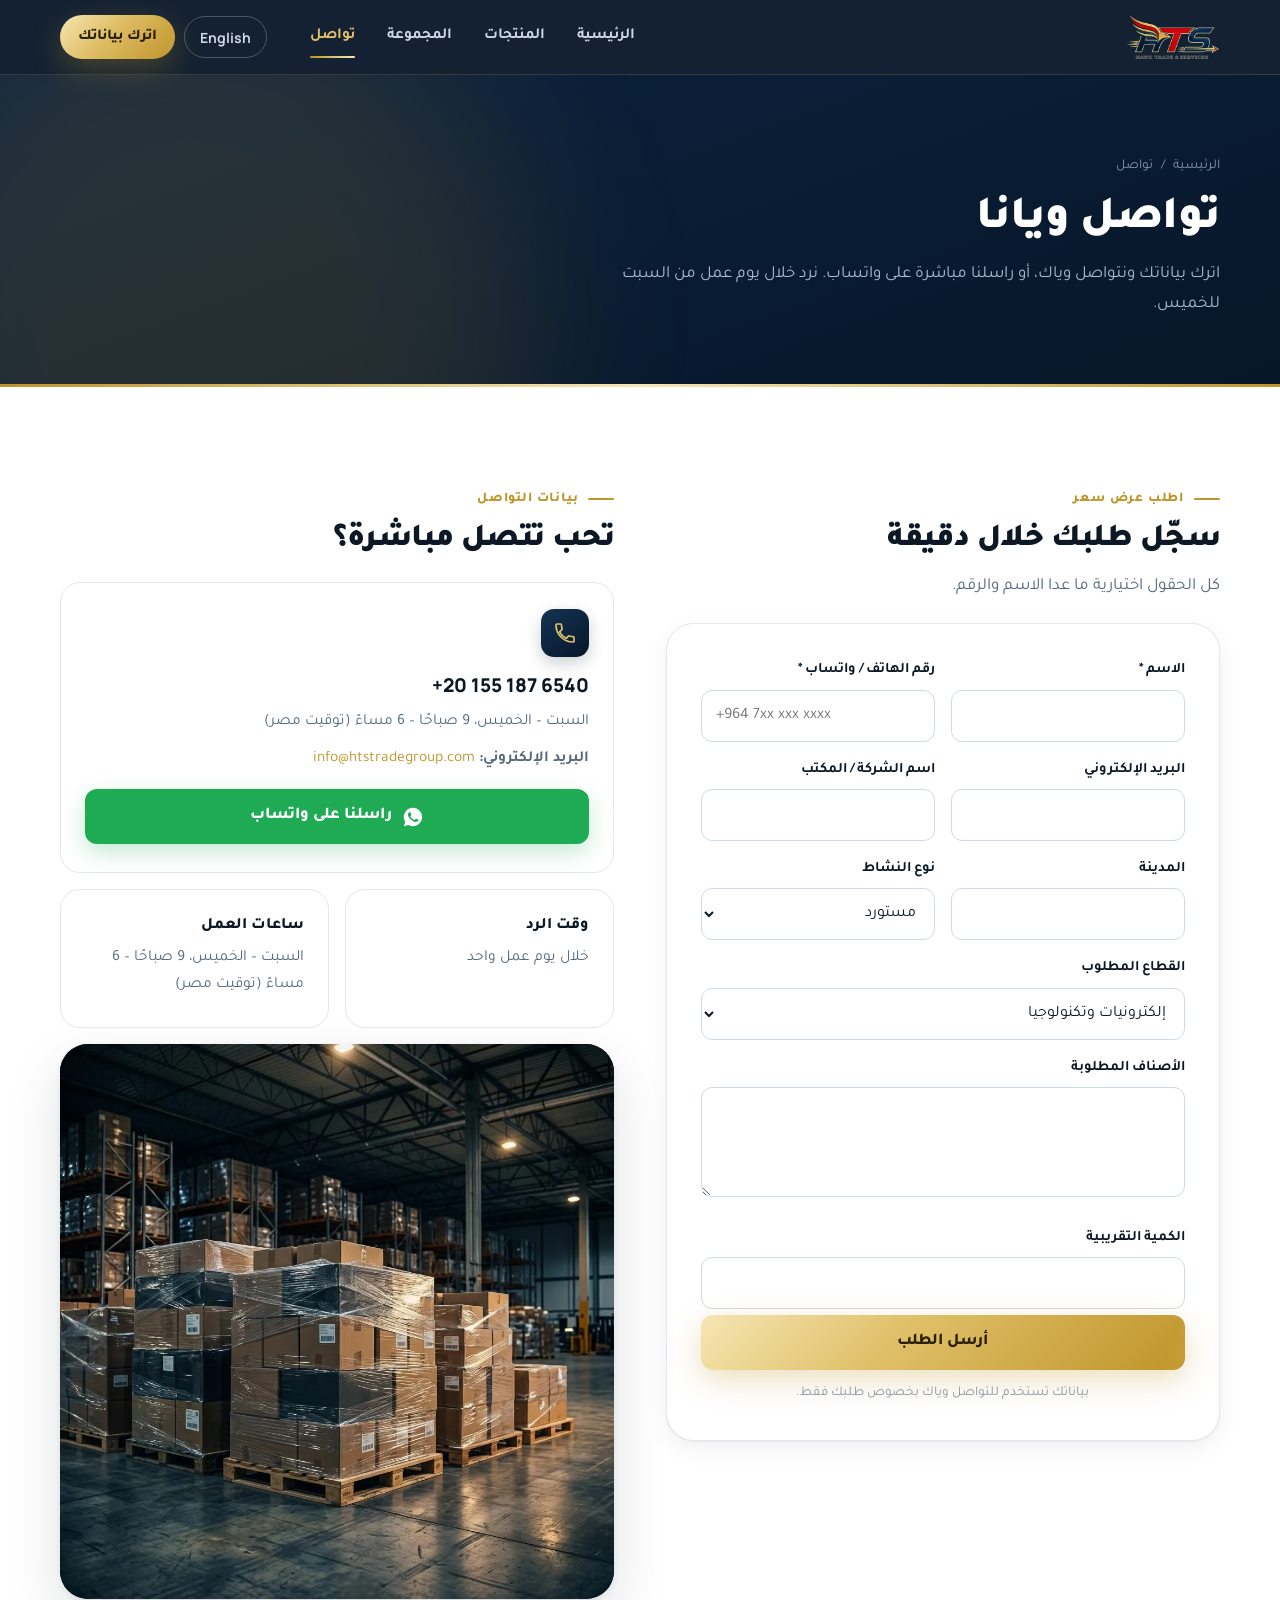
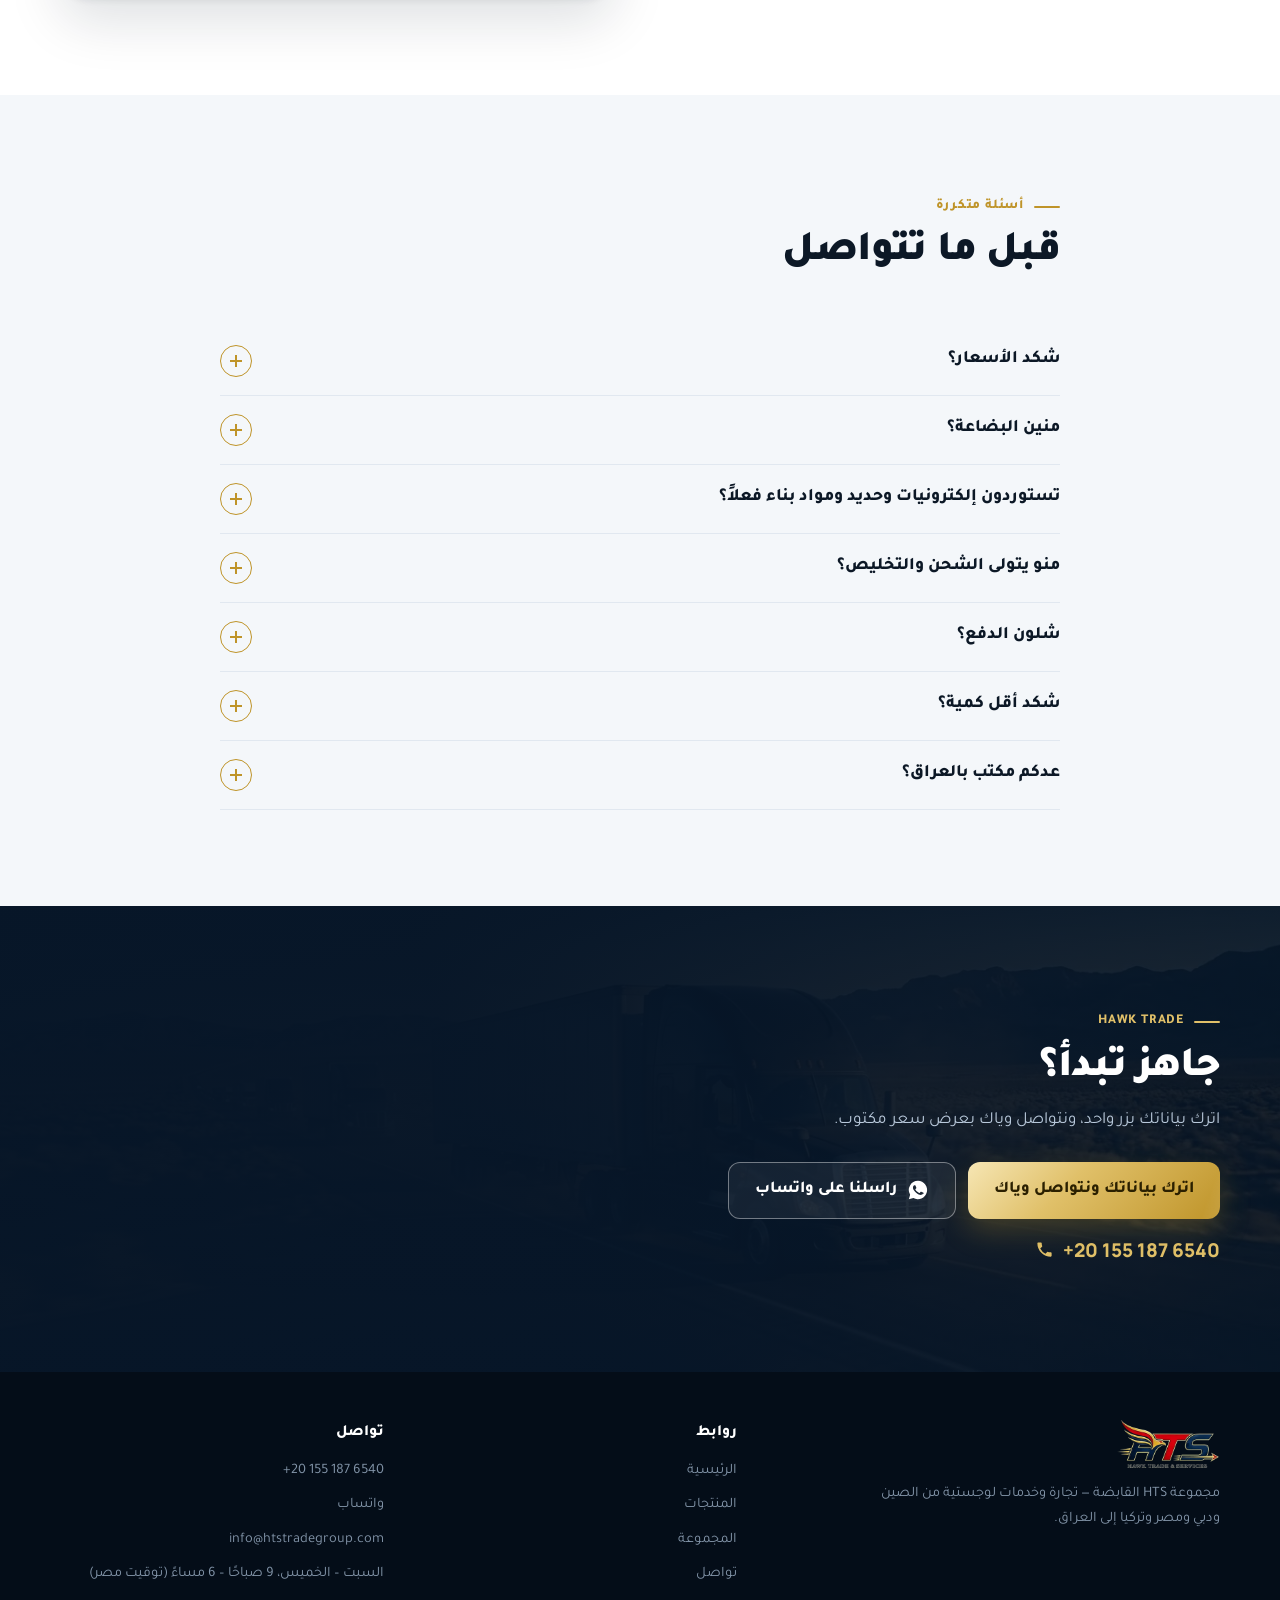
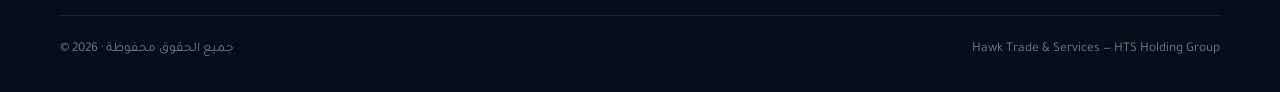
==== commit 1cf2d83c: "تصليح الصفحة الرئيسية: تقسيم مزدوج واضح، هوية وخط جديدين - حذف الاستيكرات العائمة في الهيرو (كانت تب" ====
--- a/contact.html
+++ b/contact.html
@@ -27,7 +27,7 @@
 <link rel="apple-touch-icon" href="img/favicon.png">
 <link rel="preconnect" href="https://fonts.googleapis.com">
 <link rel="preconnect" href="https://fonts.gstatic.com" crossorigin>
-<link href="https://fonts.googleapis.com/css2?family=Cairo:wght@400;700;900&family=Inter:wght@400;800&display=swap" rel="stylesheet">
+<link href="https://fonts.googleapis.com/css2?family=Tajawal:wght@400;500;700;800;900&family=Manrope:wght@400;600;700;800&display=swap" rel="stylesheet">
 <link rel="stylesheet" href="assets/site.css">
 
 </head>
@@ -103,7 +103,7 @@
       <div class="head" style="margin-bottom:22px"><span class="eye"><span data-t="ci_k">بيانات التواصل</span></span><h2 style="font-size:clamp(23px,3.2vw,32px)"><span data-t="ci_h">تحب تتصل مباشرة؟</span></h2></div>
       <div class="card" style="margin-bottom:16px">
         <div class="ico"><svg viewBox="0 0 24 24"><path d="M6.6 10.8a15.1 15.1 0 0 0 6.6 6.6l2.2-2.2c.3-.3.7-.4 1-.2 1.1.4 2.3.6 3.6.6.6 0 1 .4 1 1V20c0 .6-.4 1-1 1A17 17 0 0 1 3 4c0-.6.4-1 1-1h3.5c.6 0 1 .4 1 1 0 1.2.2 2.4.6 3.6.1.3 0 .7-.2 1l-2.3 2.2z"/></svg></div>
-        <h3><a href="tel:+201551876540" dir="ltr" style="font-family:Inter,sans-serif">+20 155 187 6540</a></h3>
+        <h3><a href="tel:+201551876540" dir="ltr" style="font-family:Manrope,sans-serif">+20 155 187 6540</a></h3>
         <p><span data-t="ci_hours_v">السبت – الخميس، 9 صباحًا – 6 مساءً (توقيت مصر)</span></p>
         <p data-mail style="margin-top:10px"><strong><span data-t="ci_mail">البريد الإلكتروني</span>:</strong> <a href="mailto:" dir="ltr" style="color:var(--gold)"></a></p>
         <p style="margin-top:16px"><a class="btn btn-wa js-wa" href="https://wa.me/201551876540?text=%D8%A7%D9%84%D8%B3%D9%84%D8%A7%D9%85%20%D8%B9%D9%84%D9%8A%D9%83%D9%85%D8%8C%20%D8%A3%D8%B1%D9%8A%D8%AF%20%D8%B9%D8%B1%D8%B6%20%D8%B3%D8%B9%D8%B1%20%D9%85%D9%86%20Hawk%20Trade" target="_blank" rel="noopener noreferrer" style="width:100%"><svg viewBox="0 0 24 24" aria-hidden="true"><path d="M12 2a10 10 0 0 0-8.6 15.1L2 22l5-1.3A10 10 0 1 0 12 2zm5.3 14.1c-.2.6-1.3 1.2-1.8 1.2-.5.1-1 .1-3.3-.8-2.8-1.1-4.5-4-4.6-4.2-.1-.2-1.1-1.5-1.1-2.8 0-1.4.7-2 1-2.3.2-.3.5-.3.7-.3h.5c.2 0 .4 0 .6.5l.8 2c.1.2.1.4 0 .6l-.4.6-.4.4c-.1.2-.3.3-.1.6.2.3.8 1.3 1.7 2.1 1.2 1 2.1 1.3 2.4 1.5.3.1.5.1.7-.1l.9-1.1c.2-.3.4-.2.7-.1l1.9.9c.3.1.5.2.5.3.1.2.1.7-.1 1.3z"/></svg><span data-t="cta_wa">راسلنا على واتساب</span></a></p>
--- a/assets/site.css
+++ b/assets/site.css
@@ -18,8 +18,8 @@
 }
 *{box-sizing:border-box;margin:0;padding:0;min-width:0}
 html{scroll-behavior:smooth;scroll-padding-top:84px;-webkit-text-size-adjust:100%}
-body{font:17px/1.75 Cairo,system-ui,sans-serif;color:var(--ink);background:var(--bg);overflow-x:clip;-webkit-font-smoothing:antialiased;text-rendering:optimizeLegibility}
-html[lang=en] body{font-family:Inter,Cairo,system-ui,sans-serif;line-height:1.6}
+body{font:17px/1.75 Tajawal,system-ui,sans-serif;color:var(--ink);background:var(--bg);overflow-x:clip;-webkit-font-smoothing:antialiased;text-rendering:optimizeLegibility}
+html[lang=en] body{font-family:Manrope,Tajawal,system-ui,sans-serif;line-height:1.6}
 a{color:inherit;text-decoration:none}
 img,svg{display:block;max-width:100%}
 img{height:auto}
@@ -57,7 +57,7 @@
 .hd nav a[aria-current=page]{color:var(--gold-2)}
 .hd nav a[aria-current=page]::after{content:"";position:absolute;inset:auto 15px 2px;height:2px;border-radius:2px;background:linear-gradient(90deg,var(--gold),var(--gold-3))}
 .tools{display:flex;gap:9px;align-items:center;margin-inline-start:12px}
-.lang{background:transparent;color:#ccd8e6;border:1px solid rgba(255,255,255,.24);border-radius:40px;padding:0 15px;height:42px;font:700 14px Inter,Cairo,sans-serif;cursor:pointer;transition:border-color .2s,color .2s}
+.lang{background:transparent;color:#ccd8e6;border:1px solid rgba(255,255,255,.24);border-radius:40px;padding:0 15px;height:42px;font:700 14px Manrope,Tajawal,sans-serif;cursor:pointer;transition:border-color .2s,color .2s}
 .lang:hover{border-color:var(--gold);color:var(--gold-2)}
 .burger{display:none;width:44px;height:44px;border:1px solid rgba(255,255,255,.24);background:transparent;border-radius:11px;cursor:pointer;place-items:center}
 .burger span{display:block;width:19px;height:2px;background:#e7edf5;border-radius:2px;position:relative;transition:background .2s}
@@ -154,7 +154,7 @@
 @keyframes flow{to{stroke-dashoffset:-23}}
 .pulse{transform-origin:center;transform-box:fill-box;animation:pls 2.8s ease-out infinite}
 @keyframes pls{0%{transform:scale(.5);opacity:.9}70%,100%{transform:scale(2.6);opacity:0}}
-.scene .lbl{position:absolute;transform:translate(-50%,-50%);font:800 clamp(10px,1.2vw,13.5px) Cairo,Inter,sans-serif;color:#fff;background:rgba(6,19,34,.88);border:1px solid rgba(224,192,105,.5);padding:4px 12px;border-radius:30px;white-space:nowrap}
+.scene .lbl{position:absolute;transform:translate(-50%,-50%);font:800 clamp(10px,1.2vw,13.5px) Tajawal,Manrope,sans-serif;color:#fff;background:rgba(6,19,34,.88);border:1px solid rgba(224,192,105,.5);padding:4px 12px;border-radius:30px;white-space:nowrap}
 .scene .lbl.dest{background:linear-gradient(135deg,var(--gold),var(--gold-2));color:#241a00;border-color:var(--gold-3);box-shadow:0 6px 20px rgba(191,148,41,.45)}
 @media(max-width:640px){.scene .lbl{font-size:9.5px;padding:3px 8px}}
 .jsteps{display:grid;grid-template-columns:repeat(4,1fr);gap:14px;margin-top:22px}
@@ -182,8 +182,8 @@
 .trust .t{text-align:center;padding:28px 12px;border-inline-start:1px solid rgba(255,255,255,.1)}
 .trust .t:first-child{border-inline-start:0}
 @media(max-width:760px){.trust .t:nth-child(odd){border-inline-start:0}.trust .t:nth-child(n+3){border-top:1px solid rgba(255,255,255,.1)}}
-.trust b{display:block;font:900 clamp(26px,4.2vw,40px)/1.15 Inter,Cairo,sans-serif;background:linear-gradient(135deg,var(--gold-3),var(--gold-2));-webkit-background-clip:text;background-clip:text;color:transparent}
-.trust b small{font-size:.46em;font-family:Cairo,sans-serif;font-weight:700;margin-inline-start:5px}
+.trust b{display:block;font:900 clamp(26px,4.2vw,40px)/1.15 Manrope,Tajawal,sans-serif;background:linear-gradient(135deg,var(--gold-3),var(--gold-2));-webkit-background-clip:text;background-clip:text;color:transparent}
+.trust b small{font-size:.46em;font-family:Tajawal,sans-serif;font-weight:700;margin-inline-start:5px}
 .trust span{color:#92a7bd;font-size:13.5px}
 
 /* ================= sections ================= */
@@ -214,9 +214,8 @@
 .card p{color:var(--mut);font-size:15.5px}
 
 /* ================= sector cards ================= */
-.sectors{display:grid;grid-template-columns:repeat(4,1fr);gap:18px}
-@media(max-width:1040px){.sectors{grid-template-columns:1fr 1fr}}
-@media(max-width:620px){.sectors{grid-template-columns:1fr}}
+.sectors{display:grid;grid-template-columns:repeat(2,1fr);gap:18px}
+@media(max-width:480px){.sectors{gap:12px}}
 .sec{position:relative;border-radius:var(--r-xl);padding:28px 24px 26px;overflow:hidden;background:linear-gradient(160deg,var(--navy-3),var(--navy-2) 55%,var(--navy));color:#fff;border:1px solid rgba(255,255,255,.1);transition:transform .3s var(--ease),box-shadow .3s;display:block}
 .sec::before{content:"";position:absolute;width:200px;height:200px;border-radius:50%;background:radial-gradient(circle,rgba(191,148,41,.38),transparent 68%);top:-70px;inset-inline-end:-56px;transition:transform .5s var(--ease)}
 .sec::after{content:"";position:absolute;inset:0;background:url("data:image/svg+xml,%3Csvg xmlns='http://www.w3.org/2000/svg' width='26' height='26'%3E%3Cpath d='M26 0H0v26' fill='none' stroke='%23ffffff' stroke-opacity='.05'/%3E%3C/svg%3E");pointer-events:none}
@@ -226,8 +225,8 @@
 .sec .si svg{width:27px;height:27px;stroke:var(--gold-2);fill:none;stroke-width:1.6;stroke-linecap:round;stroke-linejoin:round}
 .sec h3{position:relative;font-size:20px;font-weight:900;margin-bottom:12px}
 .sec ul{position:relative;list-style:none;display:grid;gap:7px}
-.sec li{color:#a9bccf;font-size:14.5px;display:flex;gap:9px;align-items:center}
-.sec li::before{content:"";flex:none;width:5px;height:5px;border-radius:50%;background:var(--gold-2)}
+.sec li{color:#a9bccf;font-size:14.5px;display:flex;gap:9px;align-items:flex-start;line-height:1.4}
+.sec li::before{content:"";flex:none;width:5px;height:5px;border-radius:50%;background:var(--gold-2);margin-top:8px}
 .sec.cta-sec{background:linear-gradient(160deg,var(--gold),#a37c17)}
 .sec.cta-sec::before{background:radial-gradient(circle,rgba(255,255,255,.4),transparent 68%)}
 .sec.cta-sec h3{color:#241a00}
@@ -253,7 +252,7 @@
 .step:hover{transform:translateY(-4px);box-shadow:var(--sh-lg)}
 .step .ph-img{position:relative;aspect-ratio:3/2;background:var(--navy)}
 .step .ph-img img{width:100%;height:100%;object-fit:cover}
-.step .ph-img::after{content:counter(s,decimal-leading-zero);position:absolute;top:12px;inset-inline-start:12px;font:900 13px Inter,sans-serif;color:#2b2000;background:linear-gradient(135deg,var(--gold-3),var(--gold-2));border-radius:30px;padding:3px 11px}
+.step .ph-img::after{content:counter(s,decimal-leading-zero);position:absolute;top:12px;inset-inline-start:12px;font:900 13px Manrope,sans-serif;color:#2b2000;background:linear-gradient(135deg,var(--gold-3),var(--gold-2));border-radius:30px;padding:3px 11px}
 .step .bd{padding:20px 20px 24px}
 .step h3{font-size:18px;font-weight:800;margin-bottom:6px}
 .step p{color:var(--mut);font-size:15.5px}
@@ -270,7 +269,7 @@
 /* map */
 .map{position:relative;border-radius:var(--r-xl);overflow:hidden;background:#071a2d;border:1px solid var(--line)}
 .map img{width:100%}
-.pin{position:absolute;transform:translate(-50%,-50%);font:800 clamp(10px,1.4vw,13.5px) Cairo,Inter,sans-serif;color:#fff;background:rgba(7,22,40,.86);border:1px solid var(--gold);padding:3px 10px;border-radius:30px;white-space:nowrap}
+.pin{position:absolute;transform:translate(-50%,-50%);font:800 clamp(10px,1.4vw,13.5px) Tajawal,Manrope,sans-serif;color:#fff;background:rgba(7,22,40,.86);border:1px solid var(--gold);padding:3px 10px;border-radius:30px;white-space:nowrap}
 .pin.iq{background:var(--red);border-color:#d98286}
 
 /* split */
@@ -317,7 +316,7 @@
 .band p{color:#b9c9db;margin:12px 0 26px;max-width:560px}
 .ctas{display:flex;gap:12px;flex-wrap:wrap;margin-top:26px}
 @media(max-width:560px){.ctas{flex-direction:column}.ctas .btn{width:100%}}
-.tel{display:inline-flex;align-items:center;gap:9px;margin-top:18px;font:800 19px Inter,sans-serif;color:var(--gold-2);direction:ltr;unicode-bidi:isolate}
+.tel{display:inline-flex;align-items:center;gap:9px;margin-top:18px;font:800 19px Manrope,sans-serif;color:var(--gold-2);direction:ltr;unicode-bidi:isolate}
 .tel svg{width:19px;height:19px;fill:currentColor}
 
 /* footer */
@@ -389,14 +388,6 @@
 .sec .si,.sec h3,.sec ul,.sec p,.sec .go{z-index:3}
 button.sec{text-align:start;width:100%;font:inherit;cursor:pointer}
 
-/* ===== floating hero stickers ===== */
-.hero .float{position:absolute;z-index:-1;pointer-events:none;filter:drop-shadow(0 22px 44px rgba(0,0,0,.55))}
-.hero .f1{width:min(24vw,290px);bottom:-6%;inset-inline-start:-5%;opacity:.42;animation:drift1 15s ease-in-out infinite alternate}
-.hero .f2{width:min(11vw,130px);top:7%;inset-inline-end:6%;opacity:.3;animation:drift2 12s ease-in-out infinite alternate}
-@keyframes drift1{to{transform:translateY(-20px) rotate(-2deg)}}
-@keyframes drift2{to{transform:translateY(16px) rotate(3deg)}}
-@media(max-width:1000px){.hero .float{display:none}}
-
 /* ===== group company cards ===== */
 .cos{display:grid;grid-template-columns:repeat(3,1fr);gap:18px}
 @media(max-width:1000px){.cos{grid-template-columns:1fr 1fr}}
@@ -405,9 +396,9 @@
 .co:hover{transform:translateY(-4px);box-shadow:var(--sh-lg)}
 .co-top{display:flex;gap:14px;align-items:center;margin-bottom:12px}
 .co-logo{height:52px;width:auto;border-radius:10px;flex:none}
-.co-mark{width:52px;height:52px;border-radius:13px;background:linear-gradient(145deg,var(--navy-3),var(--navy));color:var(--gold-2);display:grid;place-items:center;font:900 17px Inter,sans-serif;flex:none}
+.co-mark{width:52px;height:52px;border-radius:13px;background:linear-gradient(145deg,var(--navy-3),var(--navy));color:var(--gold-2);display:grid;place-items:center;font:900 17px Manrope,sans-serif;flex:none}
 .co-top small{color:var(--gold);font-weight:800;font-size:13px;display:block}
-.co-top h3{font:900 20px/1.25 Inter,Cairo,sans-serif}
+.co-top h3{font:900 20px/1.25 Manrope,Tajawal,sans-serif}
 .co-role{display:block;color:var(--navy-3);font-size:14.5px;font-weight:800;margin-bottom:8px}
 .co p{color:var(--mut);font-size:15.5px}
 .co.soon{background:linear-gradient(160deg,var(--navy-2),var(--navy));color:#fff;border-color:transparent}
@@ -417,3 +408,34 @@
 .sec.cta-sec::after{background:url("data:image/svg+xml,%3Csvg xmlns='http://www.w3.org/2000/svg' width='26' height='26'%3E%3Cpath d='M26 0H0v26' fill='none' stroke='%23000000' stroke-opacity='.06'/%3E%3C/svg%3E")}
 .sec.cta-sec h3,.sec.cta-sec p,.sec.cta-sec .go{color:#241a00}
 .sec.cta-sec p{color:#3a2b06}
+
+/* ===== compact sector cards (homepage) ===== */
+.sec-c{padding:20px 18px 20px;min-height:0}
+.sec-c .si{width:44px;height:44px;border-radius:12px;margin-bottom:12px}
+.sec-c .si svg{width:22px;height:22px}
+.sec-c h3{font-size:16.5px;margin-bottom:6px;line-height:1.3}
+.sec-c .tag{position:relative;z-index:3;color:#b7c6d8;font-size:13px;line-height:1.5;margin:0}
+.sec-c.cta-sec .tag{color:#3a2b06}
+.sec-c .go{margin-top:10px;font-size:13.5px}
+@media(max-width:480px){
+  .sec-c{padding:16px 14px}
+  .sec-c h3{font-size:15px}
+  .sec-c .tag{font-size:12.3px}
+  .sec-c .si{width:38px;height:38px;margin-bottom:9px}
+  .sec-c .si svg{width:19px;height:19px}
+}
+
+/* ===== journey: mobile vertical flow (no absolute overlap) ===== */
+.scene-m{display:none}
+@media(max-width:760px){
+  .scene-d{display:none}
+  .scene-m{display:block;padding:22px 20px 26px}
+}
+.sm-row{display:flex;align-items:center;gap:14px;padding:9px 0;position:relative;z-index:1}
+.sm-ico{width:54px;height:54px;border-radius:14px;background:rgba(255,255,255,.07);border:1px solid rgba(224,192,105,.35);display:grid;place-items:center;flex:none;overflow:hidden}
+.sm-ico img{width:80%;height:80%;object-fit:contain}
+.sm-ico svg{width:24px;height:24px}
+.sm-txt{font-weight:800;font-size:15px;color:#dde7f1}
+.sm-origin .sm-txt,.sm-dest .sm-txt{font-size:16.5px;color:#fff}
+.sm-line{width:2px;height:22px;background:linear-gradient(var(--gold),var(--gold-2));margin-inline-start:26px;opacity:.55}
+.sm-dest .sm-ico{background:linear-gradient(135deg,var(--gold),var(--gold-2));border-color:transparent}
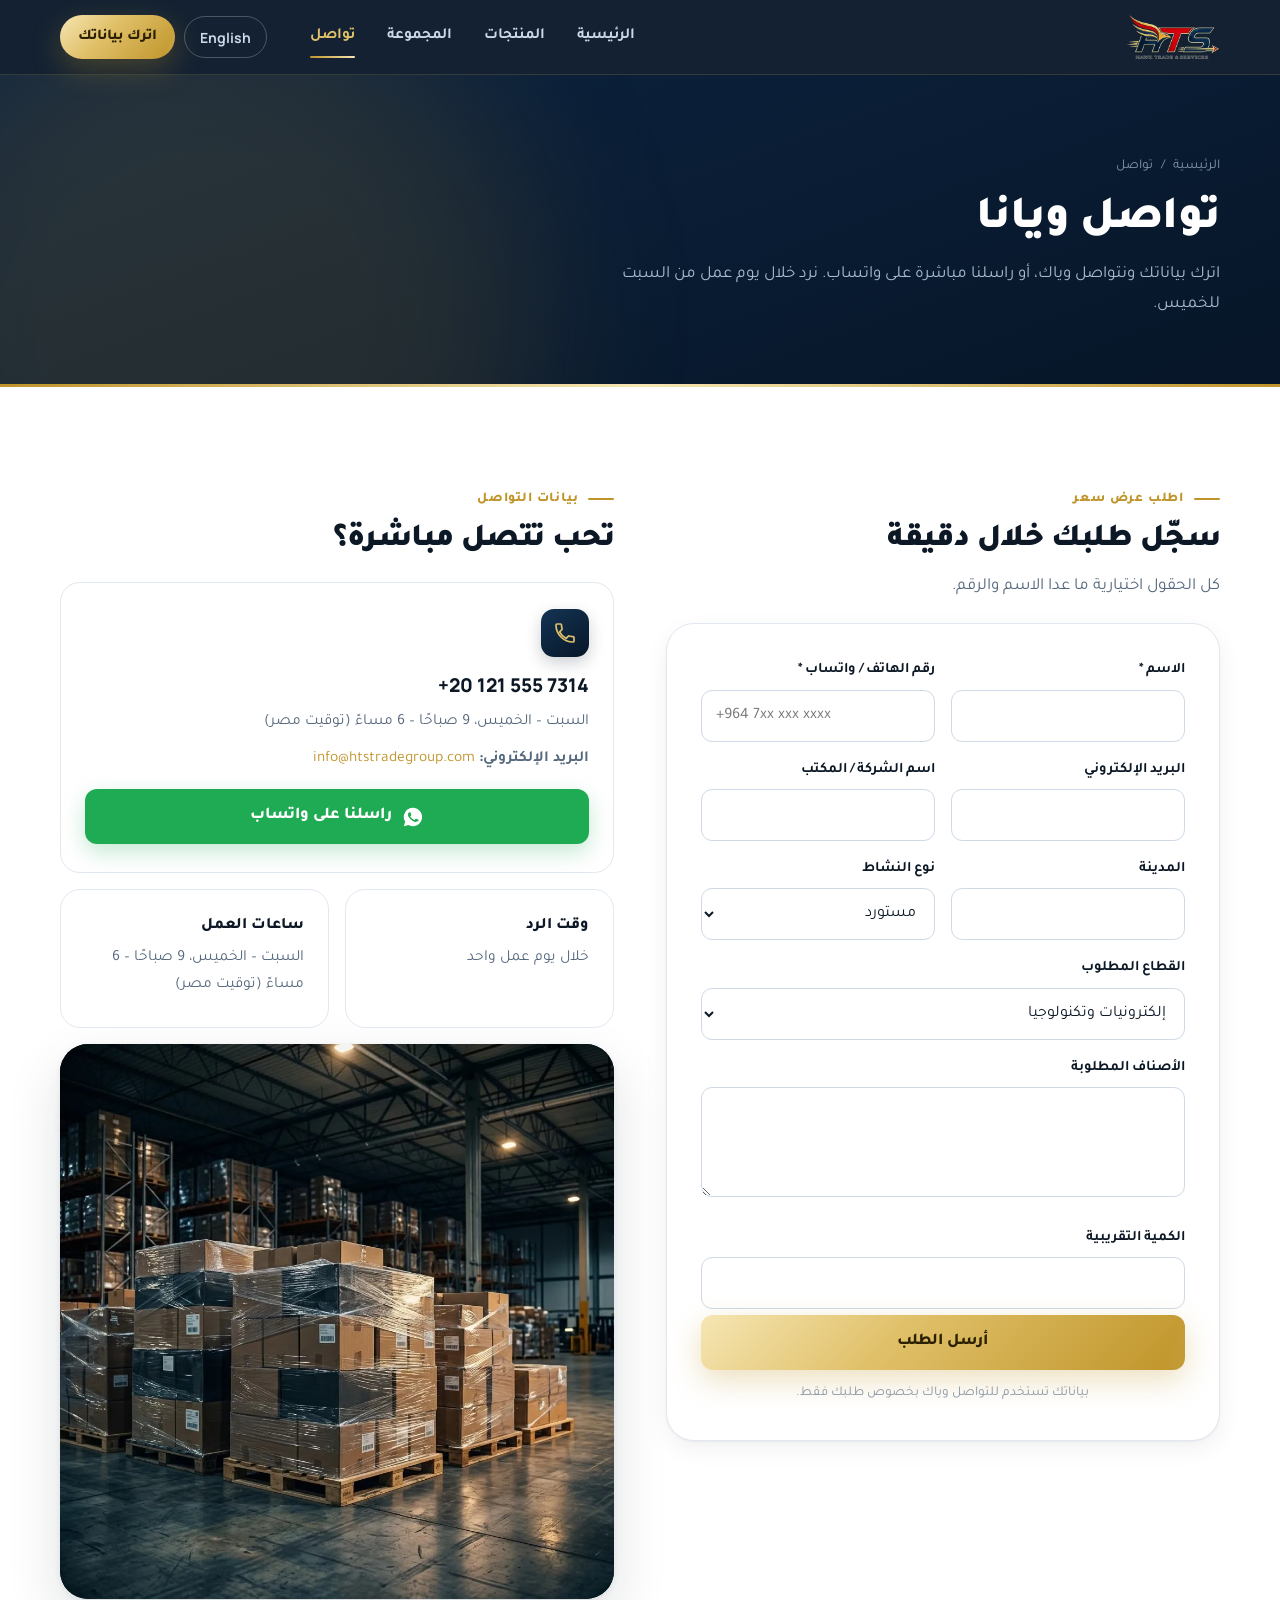
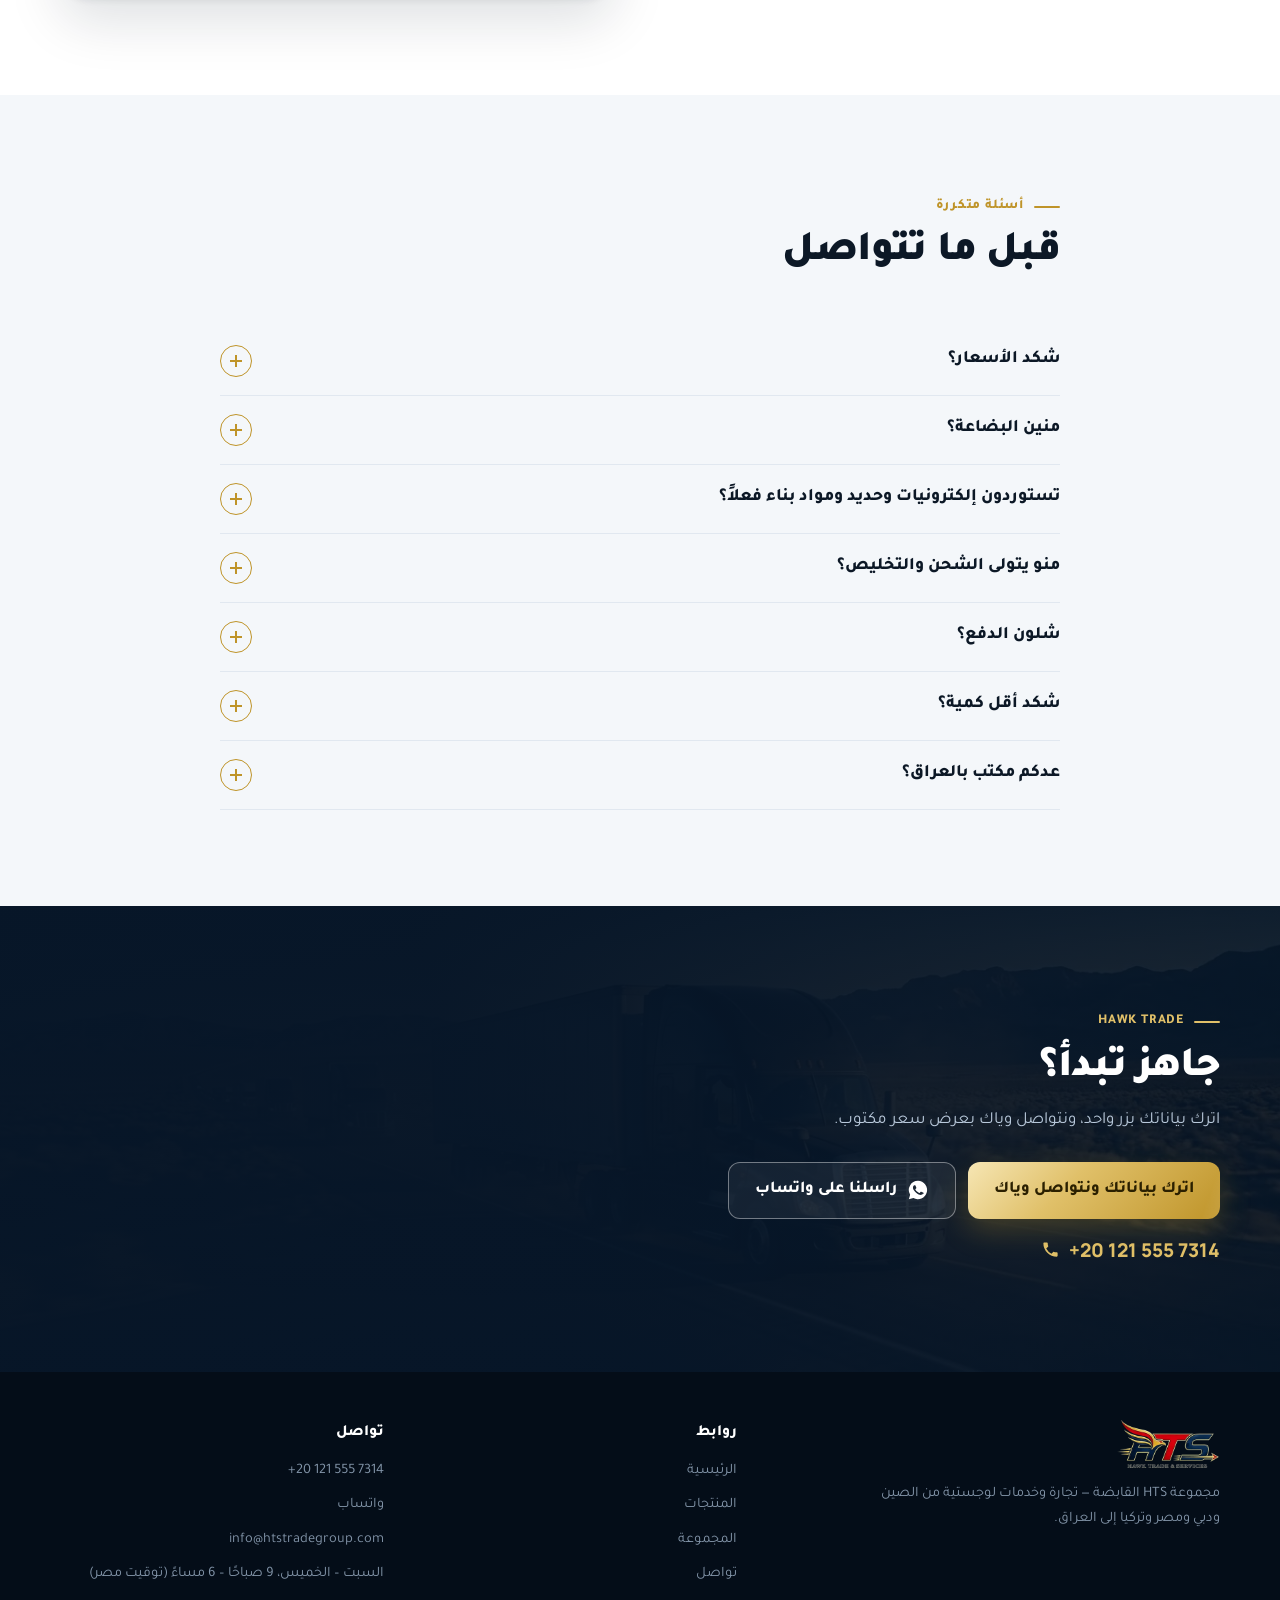
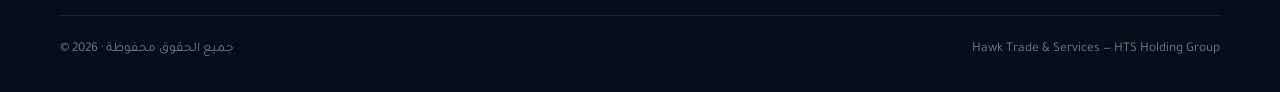
==== commit e2282cef: "تحديث رقم التواصل لرقم الشركة الجديد استبدال الرقم القديم في كل روابط واتساب والاتصال والـ Schema.or" ====
--- a/contact.html
+++ b/contact.html
@@ -103,10 +103,10 @@
       <div class="head" style="margin-bottom:22px"><span class="eye"><span data-t="ci_k">بيانات التواصل</span></span><h2 style="font-size:clamp(23px,3.2vw,32px)"><span data-t="ci_h">تحب تتصل مباشرة؟</span></h2></div>
       <div class="card" style="margin-bottom:16px">
         <div class="ico"><svg viewBox="0 0 24 24"><path d="M6.6 10.8a15.1 15.1 0 0 0 6.6 6.6l2.2-2.2c.3-.3.7-.4 1-.2 1.1.4 2.3.6 3.6.6.6 0 1 .4 1 1V20c0 .6-.4 1-1 1A17 17 0 0 1 3 4c0-.6.4-1 1-1h3.5c.6 0 1 .4 1 1 0 1.2.2 2.4.6 3.6.1.3 0 .7-.2 1l-2.3 2.2z"/></svg></div>
-        <h3><a href="tel:+201551876540" dir="ltr" style="font-family:Manrope,sans-serif">+20 155 187 6540</a></h3>
+        <h3><a href="tel:+201215557314" dir="ltr" style="font-family:Manrope,sans-serif">+20 121 555 7314</a></h3>
         <p><span data-t="ci_hours_v">السبت – الخميس، 9 صباحًا – 6 مساءً (توقيت مصر)</span></p>
         <p data-mail style="margin-top:10px"><strong><span data-t="ci_mail">البريد الإلكتروني</span>:</strong> <a href="mailto:" dir="ltr" style="color:var(--gold)"></a></p>
-        <p style="margin-top:16px"><a class="btn btn-wa js-wa" href="https://wa.me/201551876540?text=%D8%A7%D9%84%D8%B3%D9%84%D8%A7%D9%85%20%D8%B9%D9%84%D9%8A%D9%83%D9%85%D8%8C%20%D8%A3%D8%B1%D9%8A%D8%AF%20%D8%B9%D8%B1%D8%B6%20%D8%B3%D8%B9%D8%B1%20%D9%85%D9%86%20Hawk%20Trade" target="_blank" rel="noopener noreferrer" style="width:100%"><svg viewBox="0 0 24 24" aria-hidden="true"><path d="M12 2a10 10 0 0 0-8.6 15.1L2 22l5-1.3A10 10 0 1 0 12 2zm5.3 14.1c-.2.6-1.3 1.2-1.8 1.2-.5.1-1 .1-3.3-.8-2.8-1.1-4.5-4-4.6-4.2-.1-.2-1.1-1.5-1.1-2.8 0-1.4.7-2 1-2.3.2-.3.5-.3.7-.3h.5c.2 0 .4 0 .6.5l.8 2c.1.2.1.4 0 .6l-.4.6-.4.4c-.1.2-.3.3-.1.6.2.3.8 1.3 1.7 2.1 1.2 1 2.1 1.3 2.4 1.5.3.1.5.1.7-.1l.9-1.1c.2-.3.4-.2.7-.1l1.9.9c.3.1.5.2.5.3.1.2.1.7-.1 1.3z"/></svg><span data-t="cta_wa">راسلنا على واتساب</span></a></p>
+        <p style="margin-top:16px"><a class="btn btn-wa js-wa" href="https://wa.me/201215557314?text=%D8%A7%D9%84%D8%B3%D9%84%D8%A7%D9%85%20%D8%B9%D9%84%D9%8A%D9%83%D9%85%D8%8C%20%D8%A3%D8%B1%D9%8A%D8%AF%20%D8%B9%D8%B1%D8%B6%20%D8%B3%D8%B9%D8%B1%20%D9%85%D9%86%20Hawk%20Trade" target="_blank" rel="noopener noreferrer" style="width:100%"><svg viewBox="0 0 24 24" aria-hidden="true"><path d="M12 2a10 10 0 0 0-8.6 15.1L2 22l5-1.3A10 10 0 1 0 12 2zm5.3 14.1c-.2.6-1.3 1.2-1.8 1.2-.5.1-1 .1-3.3-.8-2.8-1.1-4.5-4-4.6-4.2-.1-.2-1.1-1.5-1.1-2.8 0-1.4.7-2 1-2.3.2-.3.5-.3.7-.3h.5c.2 0 .4 0 .6.5l.8 2c.1.2.1.4 0 .6l-.4.6-.4.4c-.1.2-.3.3-.1.6.2.3.8 1.3 1.7 2.1 1.2 1 2.1 1.3 2.4 1.5.3.1.5.1.7-.1l.9-1.1c.2-.3.4-.2.7-.1l1.9.9c.3.1.5.2.5.3.1.2.1.7-.1 1.3z"/></svg><span data-t="cta_wa">راسلنا على واتساب</span></a></p>
       </div>
       <div class="grid g2" style="gap:16px">
         <div class="card"><h3 style="font-size:16px"><span data-t="ci_resp">وقت الرد</span></h3><p><span data-t="ci_resp_v">خلال يوم عمل واحد</span></p></div>
@@ -140,9 +140,9 @@
   <p><span data-t="band_p">اترك بياناتك بزر واحد، ونتواصل وياك بعرض سعر مكتوب.</span></p>
   <div class="ctas" style="margin-top:0">
     <button class="btn btn-gold js-lead" type="button"><span data-t="cta_lead">اترك بياناتك ونتواصل وياك</span></button>
-    <a class="btn btn-line js-wa" href="https://wa.me/201551876540?text=%D8%A7%D9%84%D8%B3%D9%84%D8%A7%D9%85%20%D8%B9%D9%84%D9%8A%D9%83%D9%85%D8%8C%20%D8%A3%D8%B1%D9%8A%D8%AF%20%D8%B9%D8%B1%D8%B6%20%D8%B3%D8%B9%D8%B1%20%D9%85%D9%86%20Hawk%20Trade" target="_blank" rel="noopener noreferrer"><svg viewBox="0 0 24 24" aria-hidden="true"><path d="M12 2a10 10 0 0 0-8.6 15.1L2 22l5-1.3A10 10 0 1 0 12 2zm5.3 14.1c-.2.6-1.3 1.2-1.8 1.2-.5.1-1 .1-3.3-.8-2.8-1.1-4.5-4-4.6-4.2-.1-.2-1.1-1.5-1.1-2.8 0-1.4.7-2 1-2.3.2-.3.5-.3.7-.3h.5c.2 0 .4 0 .6.5l.8 2c.1.2.1.4 0 .6l-.4.6-.4.4c-.1.2-.3.3-.1.6.2.3.8 1.3 1.7 2.1 1.2 1 2.1 1.3 2.4 1.5.3.1.5.1.7-.1l.9-1.1c.2-.3.4-.2.7-.1l1.9.9c.3.1.5.2.5.3.1.2.1.7-.1 1.3z"/></svg><span data-t="cta_wa">راسلنا على واتساب</span></a>
-  </div>
-  <a class="tel" href="tel:+201551876540"><svg viewBox="0 0 24 24" aria-hidden="true"><path d="M6.6 10.8a15.1 15.1 0 0 0 6.6 6.6l2.2-2.2c.3-.3.7-.4 1-.2 1.1.4 2.3.6 3.6.6.6 0 1 .4 1 1V20c0 .6-.4 1-1 1A17 17 0 0 1 3 4c0-.6.4-1 1-1h3.5c.6 0 1 .4 1 1 0 1.2.2 2.4.6 3.6.1.3 0 .7-.2 1l-2.3 2.2z"/></svg><span dir="ltr">+20 155 187 6540</span></a>
+    <a class="btn btn-line js-wa" href="https://wa.me/201215557314?text=%D8%A7%D9%84%D8%B3%D9%84%D8%A7%D9%85%20%D8%B9%D9%84%D9%8A%D9%83%D9%85%D8%8C%20%D8%A3%D8%B1%D9%8A%D8%AF%20%D8%B9%D8%B1%D8%B6%20%D8%B3%D8%B9%D8%B1%20%D9%85%D9%86%20Hawk%20Trade" target="_blank" rel="noopener noreferrer"><svg viewBox="0 0 24 24" aria-hidden="true"><path d="M12 2a10 10 0 0 0-8.6 15.1L2 22l5-1.3A10 10 0 1 0 12 2zm5.3 14.1c-.2.6-1.3 1.2-1.8 1.2-.5.1-1 .1-3.3-.8-2.8-1.1-4.5-4-4.6-4.2-.1-.2-1.1-1.5-1.1-2.8 0-1.4.7-2 1-2.3.2-.3.5-.3.7-.3h.5c.2 0 .4 0 .6.5l.8 2c.1.2.1.4 0 .6l-.4.6-.4.4c-.1.2-.3.3-.1.6.2.3.8 1.3 1.7 2.1 1.2 1 2.1 1.3 2.4 1.5.3.1.5.1.7-.1l.9-1.1c.2-.3.4-.2.7-.1l1.9.9c.3.1.5.2.5.3.1.2.1.7-.1 1.3z"/></svg><span data-t="cta_wa">راسلنا على واتساب</span></a>
+  </div>
+  <a class="tel" href="tel:+201215557314"><svg viewBox="0 0 24 24" aria-hidden="true"><path d="M6.6 10.8a15.1 15.1 0 0 0 6.6 6.6l2.2-2.2c.3-.3.7-.4 1-.2 1.1.4 2.3.6 3.6.6.6 0 1 .4 1 1V20c0 .6-.4 1-1 1A17 17 0 0 1 3 4c0-.6.4-1 1-1h3.5c.6 0 1 .4 1 1 0 1.2.2 2.4.6 3.6.1.3 0 .7-.2 1l-2.3 2.2z"/></svg><span dir="ltr">+20 121 555 7314</span></a>
 </div>
 </section>
 </main>
@@ -165,8 +165,8 @@
     <div>
       <h4><span data-t="f_contact">تواصل</span></h4>
       <ul>
-        <li><a href="tel:+201551876540" dir="ltr">+20 155 187 6540</a></li>
-        <li><a class="js-wa" href="https://wa.me/201551876540?text=%D8%A7%D9%84%D8%B3%D9%84%D8%A7%D9%85%20%D8%B9%D9%84%D9%8A%D9%83%D9%85%D8%8C%20%D8%A3%D8%B1%D9%8A%D8%AF%20%D8%B9%D8%B1%D8%B6%20%D8%B3%D8%B9%D8%B1%20%D9%85%D9%86%20Hawk%20Trade" target="_blank" rel="noopener noreferrer"><span data-t="ci_wa">واتساب</span></a></li>
+        <li><a href="tel:+201215557314" dir="ltr">+20 121 555 7314</a></li>
+        <li><a class="js-wa" href="https://wa.me/201215557314?text=%D8%A7%D9%84%D8%B3%D9%84%D8%A7%D9%85%20%D8%B9%D9%84%D9%8A%D9%83%D9%85%D8%8C%20%D8%A3%D8%B1%D9%8A%D8%AF%20%D8%B9%D8%B1%D8%B6%20%D8%B3%D8%B9%D8%B1%20%D9%85%D9%86%20Hawk%20Trade" target="_blank" rel="noopener noreferrer"><span data-t="ci_wa">واتساب</span></a></li>
         <li data-mail><a href="mailto:" dir="ltr"></a></li>
         <li><span data-t="ci_hours_v">السبت – الخميس، 9 صباحًا – 6 مساءً (توقيت مصر)</span></li>
       </ul>
@@ -181,11 +181,11 @@
 
 <div class="leadbar">
   <button class="btn btn-gold js-lead" type="button"><span data-t="nav_cta">اترك بياناتك</span></button>
-  <a class="btn btn-wa js-wa" href="https://wa.me/201551876540?text=%D8%A7%D9%84%D8%B3%D9%84%D8%A7%D9%85%20%D8%B9%D9%84%D9%8A%D9%83%D9%85%D8%8C%20%D8%A3%D8%B1%D9%8A%D8%AF%20%D8%B9%D8%B1%D8%B6%20%D8%B3%D8%B9%D8%B1%20%D9%85%D9%86%20Hawk%20Trade" target="_blank" rel="noopener noreferrer" aria-label="WhatsApp" style="flex:0 0 58px;padding:0"><svg viewBox="0 0 24 24" aria-hidden="true"><path d="M12 2a10 10 0 0 0-8.6 15.1L2 22l5-1.3A10 10 0 1 0 12 2zm5.3 14.1c-.2.6-1.3 1.2-1.8 1.2-.5.1-1 .1-3.3-.8-2.8-1.1-4.5-4-4.6-4.2-.1-.2-1.1-1.5-1.1-2.8 0-1.4.7-2 1-2.3.2-.3.5-.3.7-.3h.5c.2 0 .4 0 .6.5l.8 2c.1.2.1.4 0 .6l-.4.6-.4.4c-.1.2-.3.3-.1.6.2.3.8 1.3 1.7 2.1 1.2 1 2.1 1.3 2.4 1.5.3.1.5.1.7-.1l.9-1.1c.2-.3.4-.2.7-.1l1.9.9c.3.1.5.2.5.3.1.2.1.7-.1 1.3z"/></svg></a>
+  <a class="btn btn-wa js-wa" href="https://wa.me/201215557314?text=%D8%A7%D9%84%D8%B3%D9%84%D8%A7%D9%85%20%D8%B9%D9%84%D9%8A%D9%83%D9%85%D8%8C%20%D8%A3%D8%B1%D9%8A%D8%AF%20%D8%B9%D8%B1%D8%B6%20%D8%B3%D8%B9%D8%B1%20%D9%85%D9%86%20Hawk%20Trade" target="_blank" rel="noopener noreferrer" aria-label="WhatsApp" style="flex:0 0 58px;padding:0"><svg viewBox="0 0 24 24" aria-hidden="true"><path d="M12 2a10 10 0 0 0-8.6 15.1L2 22l5-1.3A10 10 0 1 0 12 2zm5.3 14.1c-.2.6-1.3 1.2-1.8 1.2-.5.1-1 .1-3.3-.8-2.8-1.1-4.5-4-4.6-4.2-.1-.2-1.1-1.5-1.1-2.8 0-1.4.7-2 1-2.3.2-.3.5-.3.7-.3h.5c.2 0 .4 0 .6.5l.8 2c.1.2.1.4 0 .6l-.4.6-.4.4c-.1.2-.3.3-.1.6.2.3.8 1.3 1.7 2.1 1.2 1 2.1 1.3 2.4 1.5.3.1.5.1.7-.1l.9-1.1c.2-.3.4-.2.7-.1l1.9.9c.3.1.5.2.5.3.1.2.1.7-.1 1.3z"/></svg></a>
 </div>
 
 <div class="fabs">
-  <a class="fab fab-wa js-wa" id="fab" href="https://wa.me/201551876540?text=%D8%A7%D9%84%D8%B3%D9%84%D8%A7%D9%85%20%D8%B9%D9%84%D9%8A%D9%83%D9%85%D8%8C%20%D8%A3%D8%B1%D9%8A%D8%AF%20%D8%B9%D8%B1%D8%B6%20%D8%B3%D8%B9%D8%B1%20%D9%85%D9%86%20Hawk%20Trade" target="_blank" rel="noopener noreferrer" aria-label="WhatsApp"><svg viewBox="0 0 24 24" aria-hidden="true"><path d="M12 2a10 10 0 0 0-8.6 15.1L2 22l5-1.3A10 10 0 1 0 12 2zm5.3 14.1c-.2.6-1.3 1.2-1.8 1.2-.5.1-1 .1-3.3-.8-2.8-1.1-4.5-4-4.6-4.2-.1-.2-1.1-1.5-1.1-2.8 0-1.4.7-2 1-2.3.2-.3.5-.3.7-.3h.5c.2 0 .4 0 .6.5l.8 2c.1.2.1.4 0 .6l-.4.6-.4.4c-.1.2-.3.3-.1.6.2.3.8 1.3 1.7 2.1 1.2 1 2.1 1.3 2.4 1.5.3.1.5.1.7-.1l.9-1.1c.2-.3.4-.2.7-.1l1.9.9c.3.1.5.2.5.3.1.2.1.7-.1 1.3z"/></svg></a>
+  <a class="fab fab-wa js-wa" id="fab" href="https://wa.me/201215557314?text=%D8%A7%D9%84%D8%B3%D9%84%D8%A7%D9%85%20%D8%B9%D9%84%D9%8A%D9%83%D9%85%D8%8C%20%D8%A3%D8%B1%D9%8A%D8%AF%20%D8%B9%D8%B1%D8%B6%20%D8%B3%D8%B9%D8%B1%20%D9%85%D9%86%20Hawk%20Trade" target="_blank" rel="noopener noreferrer" aria-label="WhatsApp"><svg viewBox="0 0 24 24" aria-hidden="true"><path d="M12 2a10 10 0 0 0-8.6 15.1L2 22l5-1.3A10 10 0 1 0 12 2zm5.3 14.1c-.2.6-1.3 1.2-1.8 1.2-.5.1-1 .1-3.3-.8-2.8-1.1-4.5-4-4.6-4.2-.1-.2-1.1-1.5-1.1-2.8 0-1.4.7-2 1-2.3.2-.3.5-.3.7-.3h.5c.2 0 .4 0 .6.5l.8 2c.1.2.1.4 0 .6l-.4.6-.4.4c-.1.2-.3.3-.1.6.2.3.8 1.3 1.7 2.1 1.2 1 2.1 1.3 2.4 1.5.3.1.5.1.7-.1l.9-1.1c.2-.3.4-.2.7-.1l1.9.9c.3.1.5.2.5.3.1.2.1.7-.1 1.3z"/></svg></a>
 </div>
 
 <div class="ovl" id="ovl" role="dialog" aria-modal="true" aria-labelledby="m-title" aria-hidden="true">
@@ -212,7 +212,7 @@
       <div class="ck"><svg viewBox="0 0 24 24" aria-hidden="true"><path d="M5 13l4 4L19 7"/></svg></div>
       <h3><span data-t="m_ok_h">وصلنا طلبك</span></h3>
       <p><span data-t="m_ok_p">شكرًا لك. فريقنا راح يتواصل وياك خلال يوم عمل.</span></p>
-      <a class="btn btn-wa js-wa" href="https://wa.me/201551876540?text=%D8%A7%D9%84%D8%B3%D9%84%D8%A7%D9%85%20%D8%B9%D9%84%D9%8A%D9%83%D9%85%D8%8C%20%D8%A3%D8%B1%D9%8A%D8%AF%20%D8%B9%D8%B1%D8%B6%20%D8%B3%D8%B9%D8%B1%20%D9%85%D9%86%20Hawk%20Trade" target="_blank" rel="noopener noreferrer" style="width:100%"><svg viewBox="0 0 24 24" aria-hidden="true"><path d="M12 2a10 10 0 0 0-8.6 15.1L2 22l5-1.3A10 10 0 1 0 12 2zm5.3 14.1c-.2.6-1.3 1.2-1.8 1.2-.5.1-1 .1-3.3-.8-2.8-1.1-4.5-4-4.6-4.2-.1-.2-1.1-1.5-1.1-2.8 0-1.4.7-2 1-2.3.2-.3.5-.3.7-.3h.5c.2 0 .4 0 .6.5l.8 2c.1.2.1.4 0 .6l-.4.6-.4.4c-.1.2-.3.3-.1.6.2.3.8 1.3 1.7 2.1 1.2 1 2.1 1.3 2.4 1.5.3.1.5.1.7-.1l.9-1.1c.2-.3.4-.2.7-.1l1.9.9c.3.1.5.2.5.3.1.2.1.7-.1 1.3z"/></svg><span data-t="m_ok_wa">تحب تستعجل؟ راسلنا على واتساب</span></a>
+      <a class="btn btn-wa js-wa" href="https://wa.me/201215557314?text=%D8%A7%D9%84%D8%B3%D9%84%D8%A7%D9%85%20%D8%B9%D9%84%D9%8A%D9%83%D9%85%D8%8C%20%D8%A3%D8%B1%D9%8A%D8%AF%20%D8%B9%D8%B1%D8%B6%20%D8%B3%D8%B9%D8%B1%20%D9%85%D9%86%20Hawk%20Trade" target="_blank" rel="noopener noreferrer" style="width:100%"><svg viewBox="0 0 24 24" aria-hidden="true"><path d="M12 2a10 10 0 0 0-8.6 15.1L2 22l5-1.3A10 10 0 1 0 12 2zm5.3 14.1c-.2.6-1.3 1.2-1.8 1.2-.5.1-1 .1-3.3-.8-2.8-1.1-4.5-4-4.6-4.2-.1-.2-1.1-1.5-1.1-2.8 0-1.4.7-2 1-2.3.2-.3.5-.3.7-.3h.5c.2 0 .4 0 .6.5l.8 2c.1.2.1.4 0 .6l-.4.6-.4.4c-.1.2-.3.3-.1.6.2.3.8 1.3 1.7 2.1 1.2 1 2.1 1.3 2.4 1.5.3.1.5.1.7-.1l.9-1.1c.2-.3.4-.2.7-.1l1.9.9c.3.1.5.2.5.3.1.2.1.7-.1 1.3z"/></svg><span data-t="m_ok_wa">تحب تستعجل؟ راسلنا على واتساب</span></a>
       <button class="btn btn-line-d js-close" type="button" style="width:100%;margin-top:10px"><span data-t="m_close">تمام</span></button>
     </div>
   </div>
